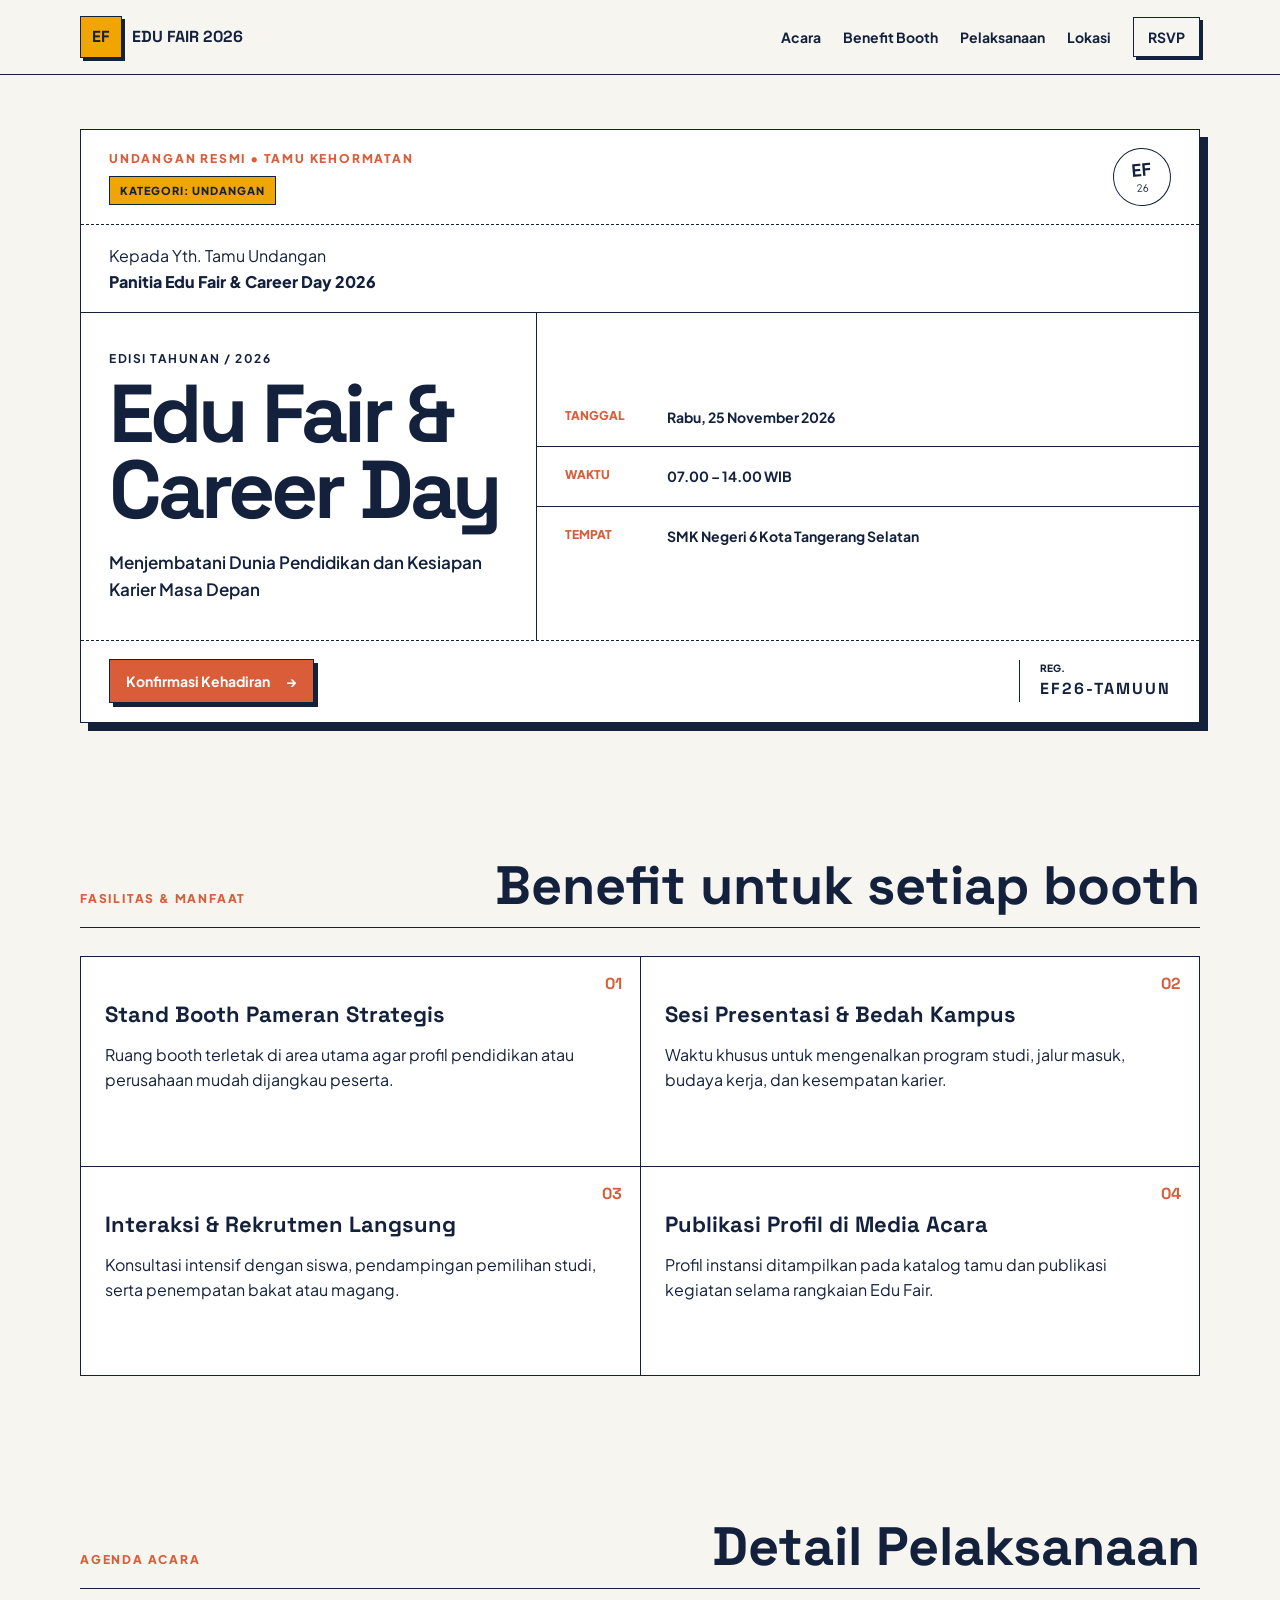
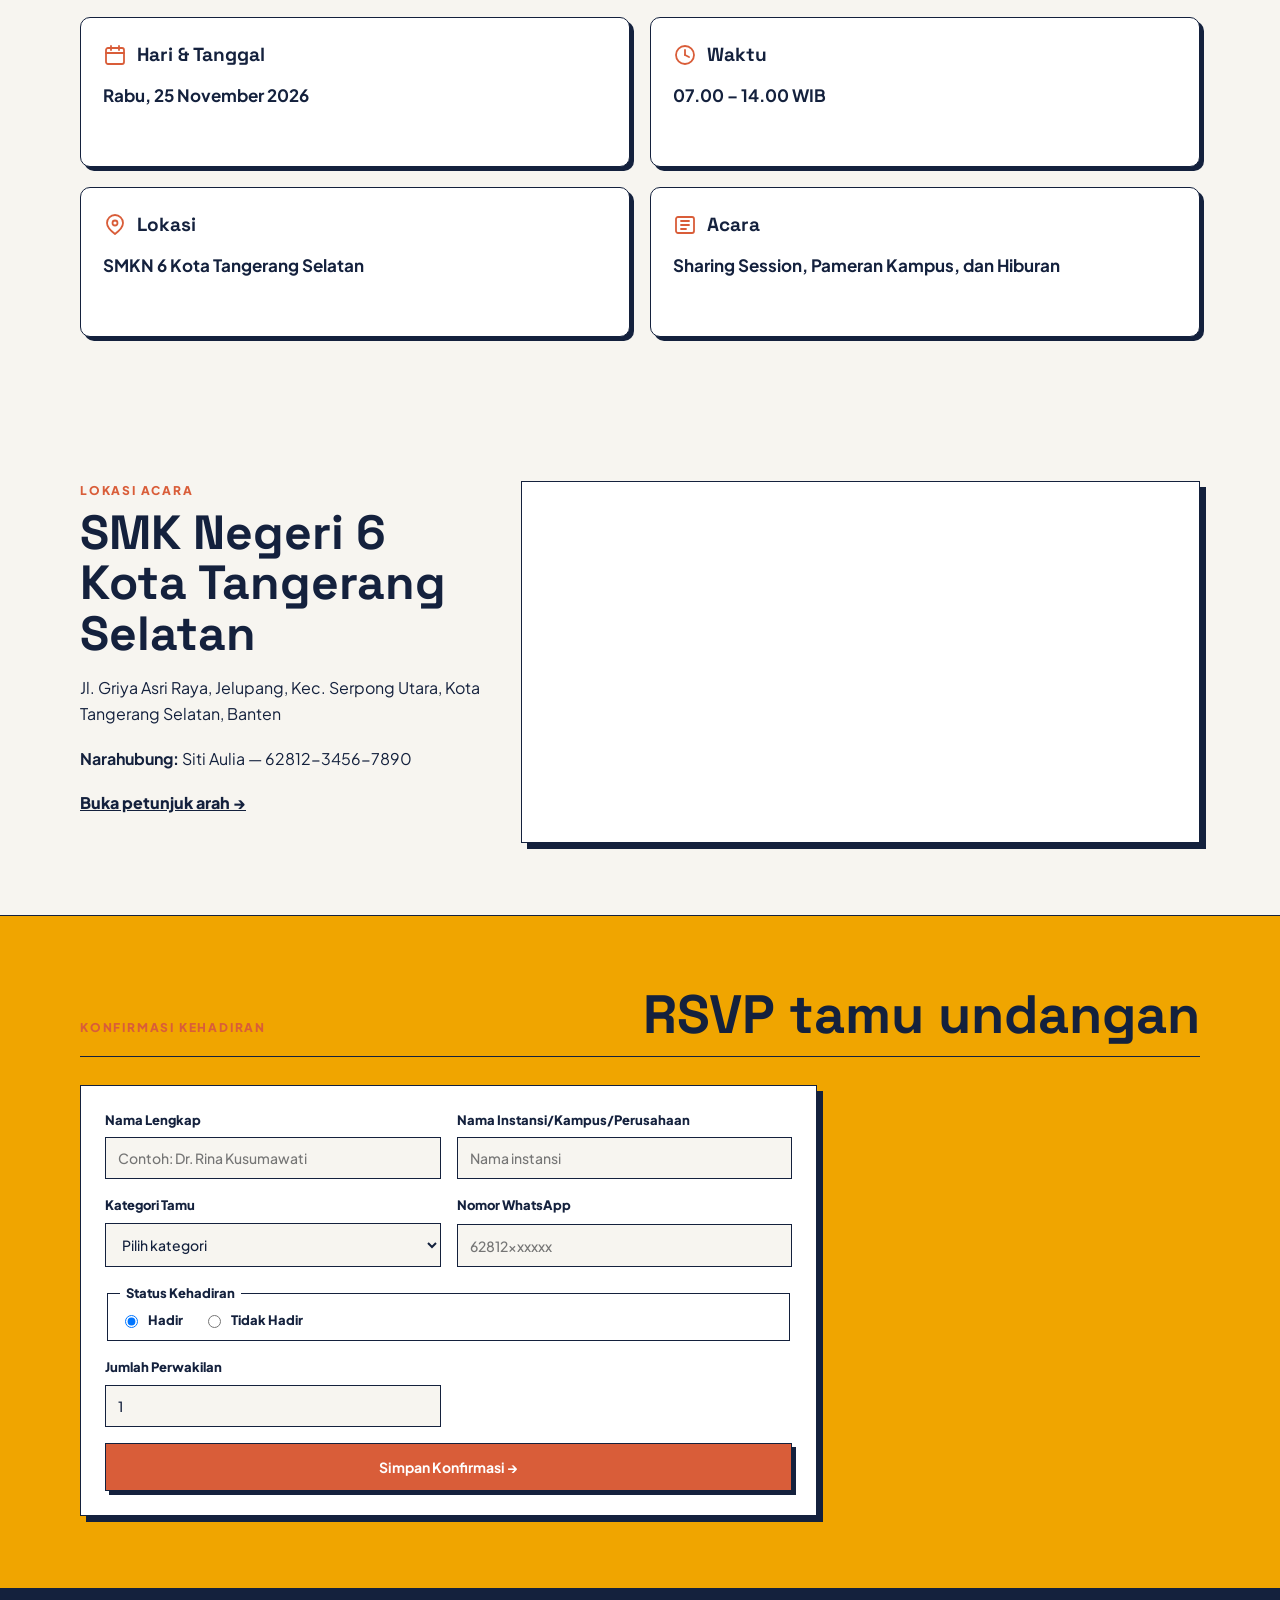
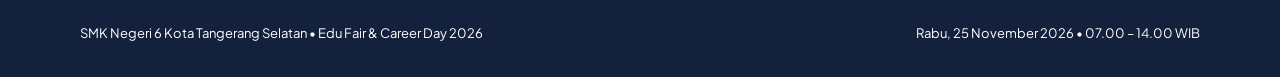
==== index.html @ 78ac1e45 "Add files via upload" ====
<!doctype html>
<html lang="id">
  <head>
    <meta charset="UTF-8" />
    <meta name="viewport" content="width=device-width, initial-scale=1.0" />
    <meta name="theme-color" content="#F7F5F0" />
    <title>Edu Fair & Career Day 2026</title>
    <link rel="preconnect" href="https://fonts.googleapis.com" />
    <link rel="preconnect" href="https://fonts.gstatic.com" crossorigin />
    <link
      href="https://fonts.googleapis.com/css2?family=Plus+Jakarta+Sans:wght@400;500;600;700&family=Space+Grotesk:wght@500;600;700&display=swap"
      rel="stylesheet"
    />
    <link rel="stylesheet" href="style.css" />
  </head>
  <body>
    <header class="site-header">
      <div class="container navbar">
        <a class="brand" href="#beranda" aria-label="Edu Fair 2026">
          <span class="brand-mark">EF</span>
          <span>EDU FAIR 2026</span>
        </a>
        <nav class="nav-links" aria-label="Navigasi utama">
          <a href="#acara">Acara</a>
          <a href="#benefit">Benefit Booth</a>
          <a href="#detail-pelaksanaan">Pelaksanaan</a>
          <a href="#lokasi">Lokasi</a>
          <a class="nav-rsvp" href="#rsvp">RSVP</a>
        </nav>
      </div>
    </header>

    <main id="beranda">
      <section class="hero-section" id="acara">
        <div class="container">
          <article class="event-pass">
            <div class="pass-top">
              <div>
                <p class="eyebrow">Undangan Resmi • Tamu Kehormatan</p>
                <span class="guest-badge" id="guestBadge"
                  >KATEGORI: UNDANGAN</span
                >
              </div>
              <div class="pass-mark" aria-label="Edu Fair 2026">
                <strong>EF</strong>
                <span>26</span>
              </div>
            </div>

            <div class="pass-content">
              <div class="pass-greeting">
                <p id="guestGreeting">Kepada Yth. Tamu Undangan</p>
                <p class="guest-institution" id="guestInstitution">
                  Panitia Edu Fair &amp; Career Day 2026
                </p>
              </div>

              <div class="pass-title">
                <p class="edition">EDISI TAHUNAN / 2026</p>
                <h1>Edu Fair &amp;<br />Career Day</h1>
                <p class="pass-theme">
                  Menjembatani Dunia Pendidikan dan Kesiapan Karier Masa Depan
                </p>
              </div>

              <div class="pass-details">
                <div>
                  <span>Tanggal</span><strong>Rabu, 25 November 2026</strong>
                </div>
                <div><span>Waktu</span><strong>07.00 – 14.00 WIB</strong></div>
                <div>
                  <span>Tempat</span
                  ><strong>SMK Negeri 6 Kota Tangerang Selatan</strong>
                </div>
              </div>

              <div class="pass-footer">
                <a class="button-primary" href="#rsvp"
                  >Konfirmasi Kehadiran <span aria-hidden="true">→</span></a
                >
                <div class="registration-code">
                  <span>REG.</span>
                  <strong id="registrationCode">EF26-GUEST</strong>
                </div>
              </div>
            </div>
          </article>
        </div>
      </section>

      <section class="section" id="benefit">
        <div class="container">
          <div class="section-heading">
            <p class="eyebrow">Fasilitas &amp; Manfaat</p>
            <h2>Benefit untuk setiap booth</h2>
          </div>
          <div class="benefit-grid">
            <article class="benefit-card">
              <span class="card-number">01</span>
              <h3>Stand Booth Pameran Strategis</h3>
              <p>
                Ruang booth terletak di area utama agar profil pendidikan atau
                perusahaan mudah dijangkau peserta.
              </p>
            </article>
            <article class="benefit-card">
              <span class="card-number">02</span>
              <h3>Sesi Presentasi &amp; Bedah Kampus</h3>
              <p>
                Waktu khusus untuk mengenalkan program studi, jalur masuk,
                budaya kerja, dan kesempatan karier.
              </p>
            </article>
            <article class="benefit-card">
              <span class="card-number">03</span>
              <h3>Interaksi &amp; Rekrutmen Langsung</h3>
              <p>
                Konsultasi intensif dengan siswa, pendampingan pemilihan studi,
                serta penempatan bakat atau magang.
              </p>
            </article>
            <article class="benefit-card">
              <span class="card-number">04</span>
              <h3>Publikasi Profil di Media Acara</h3>
              <p>
                Profil instansi ditampilkan pada katalog tamu dan publikasi
                kegiatan selama rangkaian Edu Fair.
              </p>
            </article>
          </div>
        </div>
      </section>

      <section class="section" id="detail-pelaksanaan">
        <div class="container">
          <div class="section-heading">
            <p class="eyebrow">Agenda Acara</p>
            <h2>Detail Pelaksanaan</h2>
          </div>
          <div class="detail-grid">
            <article class="detail-card">
              <h3>
                <svg viewBox="0 0 24 24" aria-hidden="true">
                  <rect x="3" y="5" width="18" height="16" rx="2" />
                  <line x1="16" y1="3" x2="16" y2="7" />
                  <line x1="8" y1="3" x2="8" y2="7" />
                  <line x1="3" y1="10" x2="21" y2="10" />
                </svg>
                Hari &amp; Tanggal
              </h3>
              <p>Rabu, 25 November 2026</p>
            </article>

            <article class="detail-card">
              <h3>
                <svg viewBox="0 0 24 24" aria-hidden="true">
                  <circle cx="12" cy="12" r="9" />
                  <line x1="12" y1="7" x2="12" y2="12" />
                  <line x1="12" y1="12" x2="16" y2="14" />
                </svg>
                Waktu
              </h3>
              <p>07.00 – 14.00 WIB</p>
            </article>

            <article class="detail-card">
              <h3>
                <svg viewBox="0 0 24 24" aria-hidden="true">
                  <path d="M20 10c0 5-8 11-8 11S4 15 4 10a8 8 0 1 1 16 0Z" />
                  <circle cx="12" cy="10" r="2.5" />
                </svg>
                Lokasi
              </h3>
              <p>SMKN 6 Kota Tangerang Selatan</p>
            </article>

            <article class="detail-card">
              <h3>
                <svg viewBox="0 0 24 24" aria-hidden="true">
                  <rect x="3" y="4" width="18" height="16" rx="2" />
                  <line x1="8" y1="8" x2="16" y2="8" />
                  <line x1="8" y1="12" x2="16" y2="12" />
                  <line x1="8" y1="16" x2="13" y2="16" />
                </svg>
                Acara
              </h3>
              <p>Sharing Session, Pameran Kampus, dan Hiburan</p>
            </article>
          </div>
        </div>
      </section>

      <section class="section" id="lokasi">
        <div class="container location-grid">
          <div class="location-copy">
            <p class="eyebrow">Lokasi Acara</p>
            <h2>SMK Negeri 6 Kota Tangerang Selatan</h2>
            <address>
              Jl. Griya Asri Raya, Jelupang, Kec. Serpong Utara, Kota Tangerang
              Selatan, Banten
            </address>
            <p class="contact-line">
              <strong>Narahubung:</strong> Siti Aulia — 62812-3456-7890
            </p>
            <a
              class="text-link"
              href="https://maps.google.com/?q=SMK%20Negeri%206%20Kota%20Tangerang%20Selatan"
              target="_blank"
              rel="noopener"
              >Buka petunjuk arah →</a
            >
          </div>
          <div class="map-frame">
            <iframe
              title="Peta lokasi Aula Utama SMK Negeri 6 Kota Tangerang Selatan"
              src="https://www.google.com/maps?q=SMK%20Negeri%206%20Kota%20Tangerang%20Selatan&output=embed"
              loading="lazy"
              referrerpolicy="no-referrer-when-downgrade"
            ></iframe>
          </div>
        </div>
      </section>

      <section class="section rsvp-section" id="rsvp">
        <div class="container">
          <div class="section-heading">
            <p class="eyebrow">Konfirmasi Kehadiran</p>
            <h2>RSVP tamu undangan</h2>
          </div>
          <div class="rsvp-layout">
            <form id="rsvpForm" class="rsvp-form">
              <label
                >Nama Lengkap
                <input
                  type="text"
                  id="nama"
                  name="nama"
                  placeholder="Contoh: Dr. Rina Kusumawati"
                  required
                />
              </label>
              <label
                >Nama Instansi/Kampus/Perusahaan
                <input
                  type="text"
                  id="instansi"
                  name="instansi"
                  placeholder="Nama instansi"
                  required
                />
              </label>
              <label
                >Kategori Tamu
                <select id="kategori" name="kategori" required>
                  <option value="">Pilih kategori</option>
                  <option value="Universitas">Universitas</option>
                  <option value="Perusahaan">Perusahaan</option>
                  <option value="Alumni">Alumni</option>
                  <option value="Lainnya">Lainnya</option>
                </select>
              </label>
              <label
                >Nomor WhatsApp
                <input
                  type="tel"
                  id="whatsapp"
                  name="whatsapp"
                  placeholder="62812xxxxxx"
                  required
                />
              </label>
              <fieldset>
                <legend>Status Kehadiran</legend>
                <label class="radio-label"
                  ><input type="radio" name="status" value="Hadir" checked />
                  Hadir</label
                >
                <label class="radio-label"
                  ><input type="radio" name="status" value="Tidak Hadir" />
                  Tidak Hadir</label
                >
              </fieldset>
              <label
                >Jumlah Perwakilan
                <input
                  type="number"
                  id="jumlah"
                  name="jumlah"
                  min="1"
                  max="20"
                  value="1"
                  required
                />
              </label>
              <button class="button-primary full-button" type="submit">
                Simpan Konfirmasi →
              </button>
            </form>

            <div id="rsvpProof" class="rsvp-proof" aria-live="polite" hidden>
              <div class="proof-top">
                <span class="guest-badge">BUKTI RSVP</span>
                <strong>EF26</strong>
              </div>
              <h3>Konfirmasi diterima</h3>
              <dl>
                <div>
                  <dt>Nama</dt>
                  <dd id="proofName">—</dd>
                </div>
                <div>
                  <dt>Instansi</dt>
                  <dd id="proofInstitution">—</dd>
                </div>
                <div>
                  <dt>Kategori</dt>
                  <dd id="proofCategory">—</dd>
                </div>
                <div>
                  <dt>Status</dt>
                  <dd id="proofStatus">—</dd>
                </div>
                <div>
                  <dt>Perwakilan</dt>
                  <dd id="proofAmount">—</dd>
                </div>
              </dl>
              <p class="proof-code">
                Simpan bukti ini sebagai arsip kehadiran Anda.
              </p>
            </div>
          </div>
        </div>
      </section>
    </main>

    <footer>
      <div class="container footer-inner">
        <p>
          SMK Negeri 6 Kota Tangerang Selatan • Edu Fair &amp; Career Day 2026
        </p>
        <p>Rabu, 25 November 2026 • 07.00 – 14.00 WIB</p>
      </div>
    </footer>

    <script src="script.js"></script>
  </body>
</html>
---- style.css ----
* {
  box-sizing: border-box;
}
html {
  scroll-behavior: smooth;
}
body {
  margin: 0;
  color: #14213d;
  background: #f7f5f0;
  font-family: "Plus Jakarta Sans", sans-serif;
  line-height: 1.6;
}
img,
iframe {
  max-width: 100%;
}
.container {
  width: min(1120px, calc(100% - 40px));
  margin-inline: auto;
}
.site-header {
  border-bottom: 1.5px solid #14213d;
  background: #f7f5f0;
  position: sticky;
  top: 0;
  z-index: 20;
}
.navbar {
  min-height: 74px;
  display: flex;
  align-items: center;
  justify-content: space-between;
}
.brand {
  display: flex;
  align-items: center;
  gap: 10px;
  color: #14213d;
  text-decoration: none;
  font-family: "Space Grotesk", sans-serif;
  font-weight: 700;
}
.brand-mark {
  width: 42px;
  height: 42px;
  display: grid;
  place-items: center;
  border: 1.5px solid #14213d;
  background: #f0a500;
  box-shadow: 3px 3px 0 #14213d;
}
.nav-links {
  display: flex;
  align-items: center;
  gap: 22px;
}
.nav-links a {
  color: #14213d;
  text-decoration: none;
  font-size: 14px;
  font-weight: 700;
}
.nav-links a:hover {
  text-decoration: underline;
  text-decoration-thickness: 2px;
}
.nav-links .nav-rsvp {
  border: 1.5px solid #14213d;
  padding: 8px 14px;
  box-shadow: 3px 3px 0 #14213d;
}
.hero-section {
  padding: 54px 0 64px;
}
.event-pass {
  border: 1.5px solid #14213d;
  background: #ffffff;
  box-shadow: 8px 8px 0 #14213d;
}
.pass-top {
  min-height: 92px;
  display: flex;
  justify-content: space-between;
  align-items: center;
  padding: 18px 28px;
  border-bottom: 1.5px dashed #14213d;
}
.eyebrow {
  margin: 0 0 8px;
  color: #d95d39;
  font-size: 12px;
  font-weight: 800;
  letter-spacing: 1.8px;
  text-transform: uppercase;
}
.guest-badge {
  display: inline-block;
  border: 1.5px solid #14213d;
  background: #f0a500;
  padding: 5px 10px;
  font-size: 11px;
  font-weight: 800;
  letter-spacing: 1px;
}
.pass-mark {
  width: 58px;
  height: 58px;
  border: 1.5px solid #14213d;
  border-radius: 50%;
  display: grid;
  place-content: center;
  text-align: center;
  line-height: 1;
  transform: rotate(-5deg);
}
.pass-mark strong {
  font-family: "Space Grotesk", sans-serif;
  font-size: 18px;
}
.pass-mark span {
  font-size: 10px;
  margin-top: 4px;
}
.pass-content {
  display: grid;
  grid-template-columns: 1fr 1.45fr;
}
.pass-greeting {
  grid-column: 1 / -1;
  border-bottom: 1.5px solid #14213d;
  padding: 18px 28px;
}
.pass-greeting p {
  margin: 0;
}
.guest-institution {
  font-weight: 800;
}
.pass-title {
  padding: 36px 28px;
  border-right: 1.5px solid #14213d;
}
.edition {
  margin: 0 0 8px;
  font-size: 12px;
  font-weight: 700;
  letter-spacing: 1.5px;
}
.pass-title h1,
h2,
h3 {
  font-family: "Space Grotesk", sans-serif;
}
.pass-title h1 {
  margin: 0;
  font-size: clamp(48px, 7vw, 82px);
  line-height: 0.92;
  letter-spacing: -4px;
}
.pass-theme {
  max-width: 470px;
  margin: 22px 0 0;
  font-size: 17px;
  font-weight: 600;
}
.pass-details {
  display: grid;
  align-content: center;
}
.pass-details div {
  display: grid;
  grid-template-columns: 90px 1fr;
  gap: 12px;
  padding: 18px 28px;
  border-bottom: 1.5px solid #14213d;
}
.pass-details div:last-child {
  border-bottom: 0;
}
.pass-details span {
  color: #d95d39;
  font-size: 12px;
  font-weight: 800;
  text-transform: uppercase;
}
.pass-details strong {
  font-size: 14px;
}
.pass-footer {
  grid-column: 1 / -1;
  min-height: 82px;
  display: flex;
  align-items: center;
  justify-content: space-between;
  border-top: 1.5px dashed #14213d;
  padding: 14px 28px;
}
.button-primary {
  display: inline-flex;
  justify-content: center;
  align-items: center;
  gap: 16px;
  border: 1.5px solid #14213d;
  background: #d95d39;
  color: #ffffff;
  padding: 12px 16px;
  box-shadow: 4px 4px 0 #14213d;
  text-decoration: none;
  font:
    700 14px "Plus Jakarta Sans",
    sans-serif;
  cursor: pointer;
}
.button-primary:hover {
  transform: translate(2px, 2px);
  box-shadow: 2px 2px 0 #14213d;
}
.registration-code {
  border-left: 1.5px solid #14213d;
  padding-left: 20px;
  display: grid;
}
.registration-code span {
  font-size: 10px;
  font-weight: 800;
}
.registration-code strong {
  font-family: "Space Grotesk", sans-serif;
  letter-spacing: 2px;
}
.section {
  padding: 72px 0;
}
.section-heading {
  display: flex;
  justify-content: space-between;
  align-items: end;
  border-bottom: 1.5px solid #14213d;
  margin-bottom: 28px;
}
.section-heading h2 {
  margin: 0 0 14px;
  font-size: clamp(32px, 5vw, 54px);
  line-height: 1;
}
.section-heading .eyebrow {
  margin-bottom: 18px;
}
.benefit-grid {
  display: grid;
  grid-template-columns: repeat(2, 1fr);
}
.benefit-card {
  min-height: 210px;
  border: 1.5px solid #14213d;
  padding: 24px;
  background: #ffffff;
  position: relative;
}
.benefit-card:nth-child(odd) {
  border-right: 0;
}
.benefit-card:nth-child(-n + 2) {
  border-bottom: 0;
}
.card-number {
  position: absolute;
  right: 18px;
  top: 14px;
  color: #d95d39;
  font-family: "Space Grotesk", sans-serif;
  font-weight: 700;
}
.benefit-card h3 {
  max-width: 75%;
  margin: 16px 0 10px;
  font-size: 22px;
}
.benefit-card p {
  max-width: 520px;
  margin: 0;
}
.rundown-section {
  background: #ffffff;
  border-top: 1.5px solid #14213d;
  border-bottom: 1.5px solid #14213d;
}
.table-wrap {
  overflow-x: auto;
  border: 1.5px solid #14213d;
}
table {
  width: 100%;
  border-collapse: collapse;
  min-width: 650px;
}
th,
td {
  padding: 14px 18px;
  text-align: left;
  border-bottom: 1.5px solid #14213d;
}
th {
  background: #f0a500;
  font-family: "Space Grotesk", sans-serif;
}
td {
  background: #f7f5f0;
}
tbody tr:last-child td {
  border-bottom: 0;
}
.location-grid {
  display: grid;
  grid-template-columns: 0.75fr 1.25fr;
  gap: 34px;
  align-items: stretch;
}
.location-copy h2 {
  margin: 0 0 16px;
  font-size: clamp(32px, 5vw, 48px);
  line-height: 1.05;
}
.location-copy address {
  font-style: normal;
  margin-bottom: 20px;
}
.contact-line {
  margin-bottom: 18px;
}
.text-link {
  color: #14213d;
  font-weight: 800;
}
.map-frame {
  min-height: 360px;
  border: 1.5px solid #14213d;
  box-shadow: 6px 6px 0 #14213d;
  background: #ffffff;
}
.map-frame iframe {
  display: block;
  width: 100%;
  height: 100%;
  min-height: 360px;
  border: 0;
}
.rsvp-section {
  background: #f0a500;
  border-top: 1.5px solid #14213d;
}
.rsvp-layout {
  display: grid;
  grid-template-columns: 1.35fr 0.65fr;
  gap: 28px;
}
.rsvp-form {
  display: grid;
  grid-template-columns: repeat(2, 1fr);
  gap: 16px;
  border: 1.5px solid #14213d;
  background: #ffffff;
  padding: 24px;
  box-shadow: 6px 6px 0 #14213d;
}
.rsvp-form label {
  display: grid;
  gap: 7px;
  font-size: 13px;
  font-weight: 800;
}
.rsvp-form input,
.rsvp-form select {
  width: 100%;
  border: 1.5px solid #14213d;
  background: #f7f5f0;
  color: #14213d;
  padding: 11px 12px;
  font:
    500 14px "Plus Jakarta Sans",
    sans-serif;
}
.rsvp-form fieldset {
  grid-column: 1 / -1;
  border: 1.5px solid #14213d;
  display: flex;
  gap: 20px;
}
.rsvp-form legend {
  font-size: 13px;
  font-weight: 800;
  padding: 0 6px;
}
.rsvp-form .radio-label {
  display: inline-flex;
  align-items: center;
  gap: 7px;
}
.rsvp-form .radio-label input {
  width: auto;
}
.full-button {
  grid-column: 1 / -1;
  min-height: 48px;
}
.rsvp-proof {
  border: 1.5px solid #14213d;
  background: #ffffff;
  padding: 22px;
  box-shadow: 6px 6px 0 #14213d;
}
.proof-top {
  display: flex;
  justify-content: space-between;
  align-items: start;
  border-bottom: 1.5px dashed #14213d;
  padding-bottom: 16px;
}
.rsvp-proof h3 {
  font-size: 24px;
}
.rsvp-proof dl div {
  display: grid;
  grid-template-columns: 100px 1fr;
  border-bottom: 1px solid #14213d;
  padding: 8px 0;
}
.rsvp-proof dt {
  color: #d95d39;
  font-size: 12px;
  font-weight: 800;
}
.rsvp-proof dd {
  margin: 0;
  font-weight: 700;
}
.proof-code {
  border-top: 1.5px dashed #14213d;
  padding-top: 14px;
  font-size: 12px;
}
footer {
  border-top: 1.5px solid #14213d;
  background: #14213d;
  color: #ffffff;
}
.footer-inner {
  min-height: 88px;
  display: flex;
  justify-content: space-between;
  align-items: center;
  font-size: 13px;
}

/* Tampilan khusus halaman admin */
.admin-main {
  padding: 40px 0 72px;
}
.admin-heading {
  display: flex;
  justify-content: space-between;
  align-items: end;
  margin-bottom: 24px;
}
.admin-heading h1 {
  margin: 0;
  font:
    700 clamp(36px, 6vw, 58px)/1 "Space Grotesk",
    sans-serif;
}
.admin-panel {
  border: 1.5px solid #14213d;
  background: #ffffff;
  box-shadow: 6px 6px 0 #14213d;
  padding: 22px;
  margin-bottom: 24px;
}
.admin-controls {
  display: grid;
  grid-template-columns: 1fr 1fr;
  gap: 16px;
}
.control-group {
  display: grid;
  gap: 7px;
  font-size: 13px;
  font-weight: 800;
}
.control-group input,
.control-group select {
  width: 100%;
  border: 1.5px solid #14213d;
  background: #f7f5f0;
  color: #14213d;
  padding: 10px 12px;
  font:
    500 14px "Plus Jakarta Sans",
    sans-serif;
}
.admin-actions {
  display: flex;
  gap: 12px;
  align-items: center;
  margin-top: 16px;
}
.secondary-button {
  border: 1.5px solid #14213d;
  background: #f0a500;
  color: #14213d;
  padding: 11px 14px;
  box-shadow: 4px 4px 0 #14213d;
  font:
    800 13px "Plus Jakarta Sans",
    sans-serif;
  cursor: pointer;
}
.csv-status {
  font-size: 13px;
  font-weight: 700;
}
.admin-table-wrap {
  width: 100%;
  overflow-x: auto;
  border: 1.5px solid #14213d;
  background: #ffffff;
}
.admin-table {
  min-width: 1050px;
}
.admin-table td {
  background: #ffffff;
  vertical-align: middle;
}
.link-cell {
  max-width: 180px;
}
.link-cell a {
  color: #14213d;
  font-size: 12px;
  overflow-wrap: anywhere;
}
.action-button {
  display: inline-block;
  border: 1.5px solid #14213d;
  background: #25d366;
  color: #14213d;
  padding: 7px 9px;
  text-decoration: none;
  font-size: 12px;
  font-weight: 800;
  box-shadow: 3px 3px 0 #14213d;
}
.empty-row {
  text-align: center;
  padding: 28px;
}
.detail-grid {
  display: grid;
  grid-template-columns: repeat(2, minmax(0, 1fr));
  gap: 20px;
}
.detail-card {
  min-height: 150px;
  padding: 22px;
  border: 1.5px solid #14213d;
  border-radius: 10px;
  background: #ffffff;
  box-shadow: 4px 4px 0 #14213d;
}
.detail-card h3 {
  display: flex;
  align-items: center;
  gap: 10px;
  margin: 0 0 12px;
  font-size: 19px;
}
.detail-card h3 svg {
  width: 24px;
  height: 24px;
  flex: 0 0 24px;
  fill: none;
  stroke: #d95d39;
  stroke-width: 1.8;
  stroke-linecap: round;
  stroke-linejoin: round;
}
.detail-card p {
  margin: 0;
  font-size: 17px;
  font-weight: 700;
}

@media (max-width: 768px) {
  .container {
    width: min(100% - 28px, 1120px);
  }
  .navbar {
    min-height: 64px;
  }
  .brand {
    font-size: 13px;
  }
  .brand-mark {
    width: 36px;
    height: 36px;
  }
  .nav-links {
    gap: 9px;
  }
  .nav-links a {
    display: none;
  }
  .nav-links .nav-rsvp {
    display: inline-block;
  }
  .hero-section {
    padding: 28px 0 38px;
  }
  .event-pass {
    box-shadow: 5px 5px 0 #14213d;
  }
  .pass-top {
    min-height: 82px;
    padding: 14px 16px;
  }
  .pass-mark {
    width: 50px;
    height: 50px;
  }
  .pass-greeting {
    padding: 14px 16px;
  }
  .pass-content {
    grid-template-columns: 1fr;
  }
  .pass-title {
    border-right: 0;
    border-bottom: 1.5px solid #14213d;
    padding: 28px 16px;
  }
  .pass-title h1 {
    font-size: clamp(44px, 15vw, 62px);
    letter-spacing: -3px;
  }
  .pass-details div {
    grid-template-columns: 80px 1fr;
    padding: 13px 16px;
  }
  .pass-footer {
    align-items: flex-start;
    flex-direction: column;
    gap: 16px;
    padding: 16px;
  }
  .registration-code {
    border-left: 0;
    border-top: 1.5px solid #14213d;
    width: 100%;
    padding: 10px 0 0;
  }
  .section {
    padding: 48px 0;
  }
  .section-heading {
    display: block;
  }
  .section-heading h2 {
    font-size: 36px;
  }
  .benefit-grid {
    grid-template-columns: 1fr;
  }
  .benefit-card {
    min-height: 180px;
  }
  .benefit-card:nth-child(odd) {
    border-right: 1.5px solid #14213d;
  }
  .benefit-card:nth-child(-n + 2) {
    border-bottom: 0;
  }
  .benefit-card:not(:last-child) {
    border-bottom: 0;
  }
  .location-grid {
    grid-template-columns: 1fr;
  }
  .map-frame,
  .map-frame iframe {
    min-height: 300px;
  }
  .rsvp-layout {
    grid-template-columns: 1fr;
  }
  .rsvp-form {
    grid-template-columns: 1fr;
    padding: 16px;
  }
  .rsvp-form fieldset {
    grid-column: 1;
  }
  .full-button {
    grid-column: 1;
  }
  .footer-inner {
    align-items: flex-start;
    flex-direction: column;
    justify-content: center;
  }
  .footer-inner p {
    margin: 3px 0;
  }
  .admin-heading {
    align-items: start;
    flex-direction: column;
    gap: 12px;
  }
  .admin-controls {
    grid-template-columns: 1fr;
  }
  .admin-actions {
    align-items: stretch;
    flex-direction: column;
  }
}
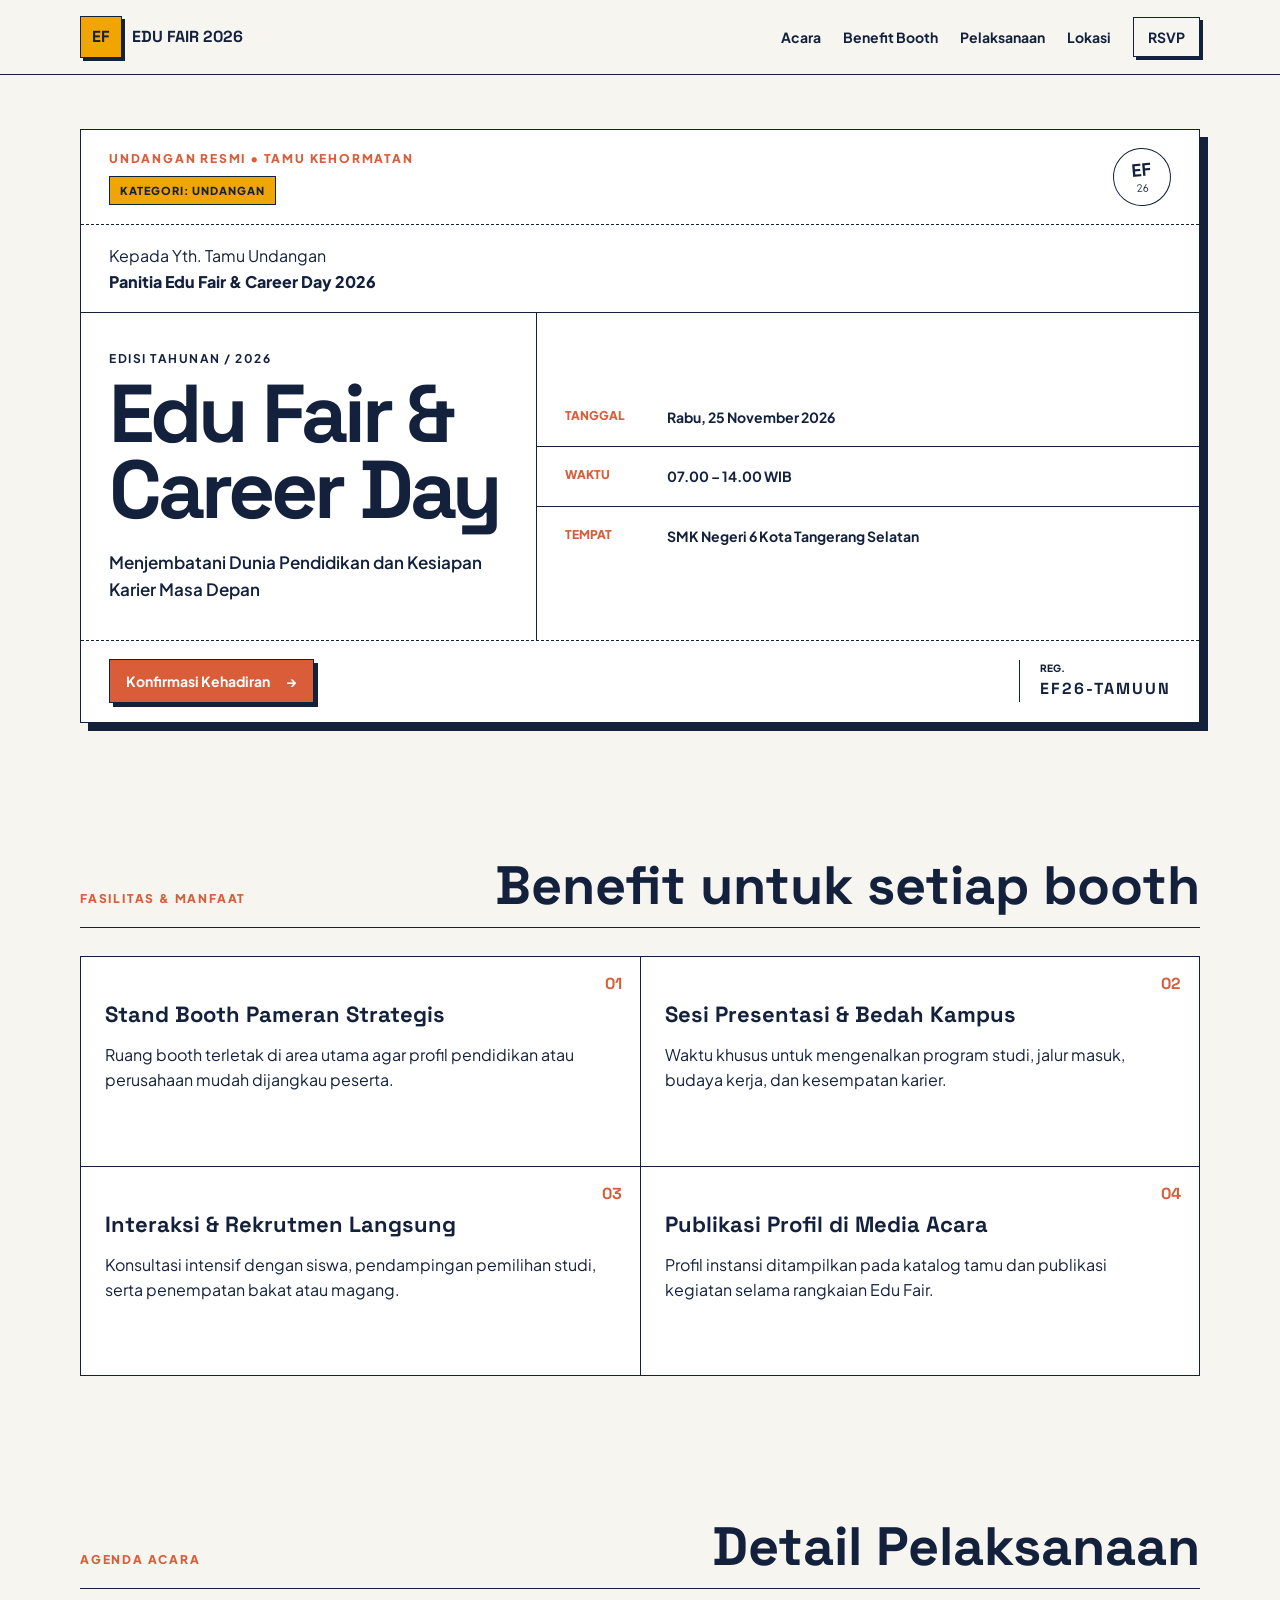
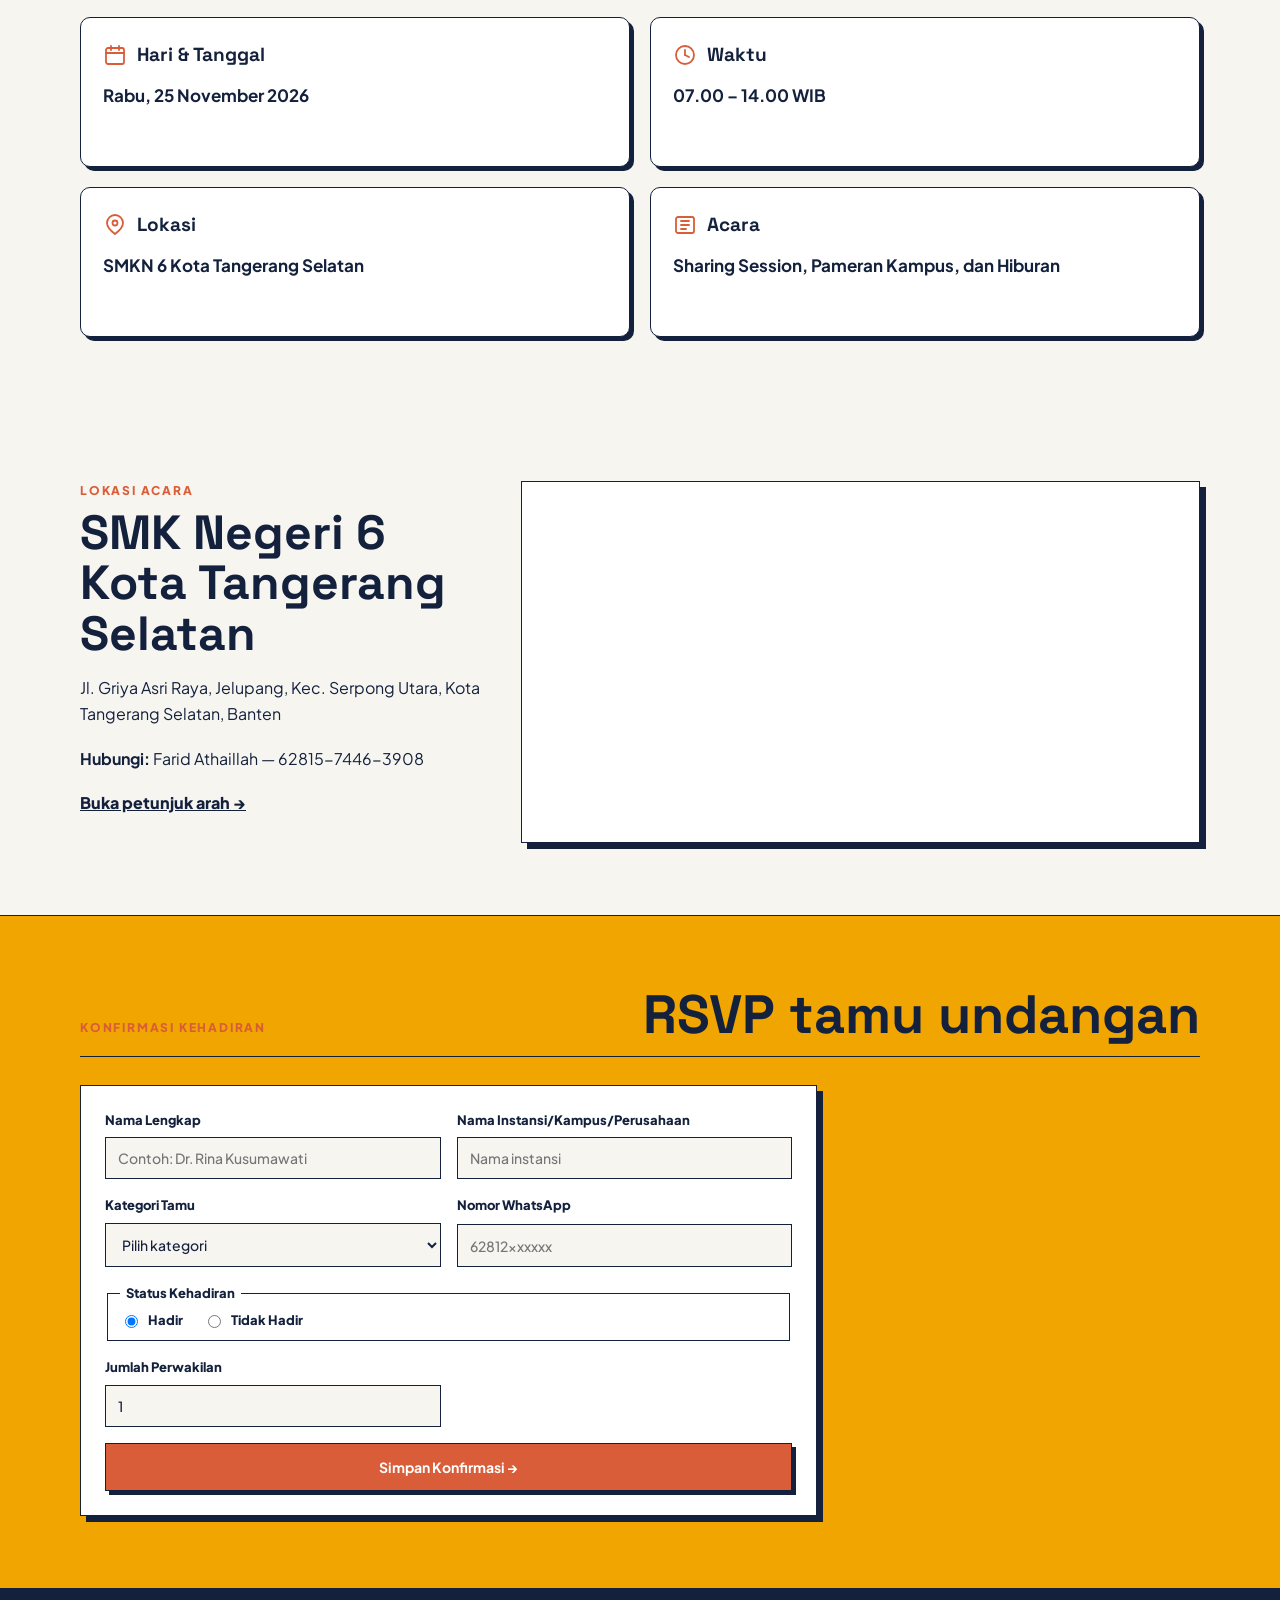
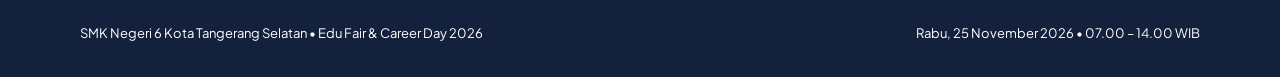
==== commit f21f338b: "Fix HTML entity encoding in index.html Correct HTML entities in index.html to ensure proper renderin" ====
--- a/index.html
+++ b/index.html
@@ -200,7 +200,7 @@
               Selatan, Banten
             </address>
             <p class="contact-line">
-              <strong>Narahubung:</strong> Siti Aulia — 62812-3456-7890
+              <strong>Hubungi:</strong> Farid Athaillah — 62815-7446-3908
             </p>
             <a
               class="text-link"
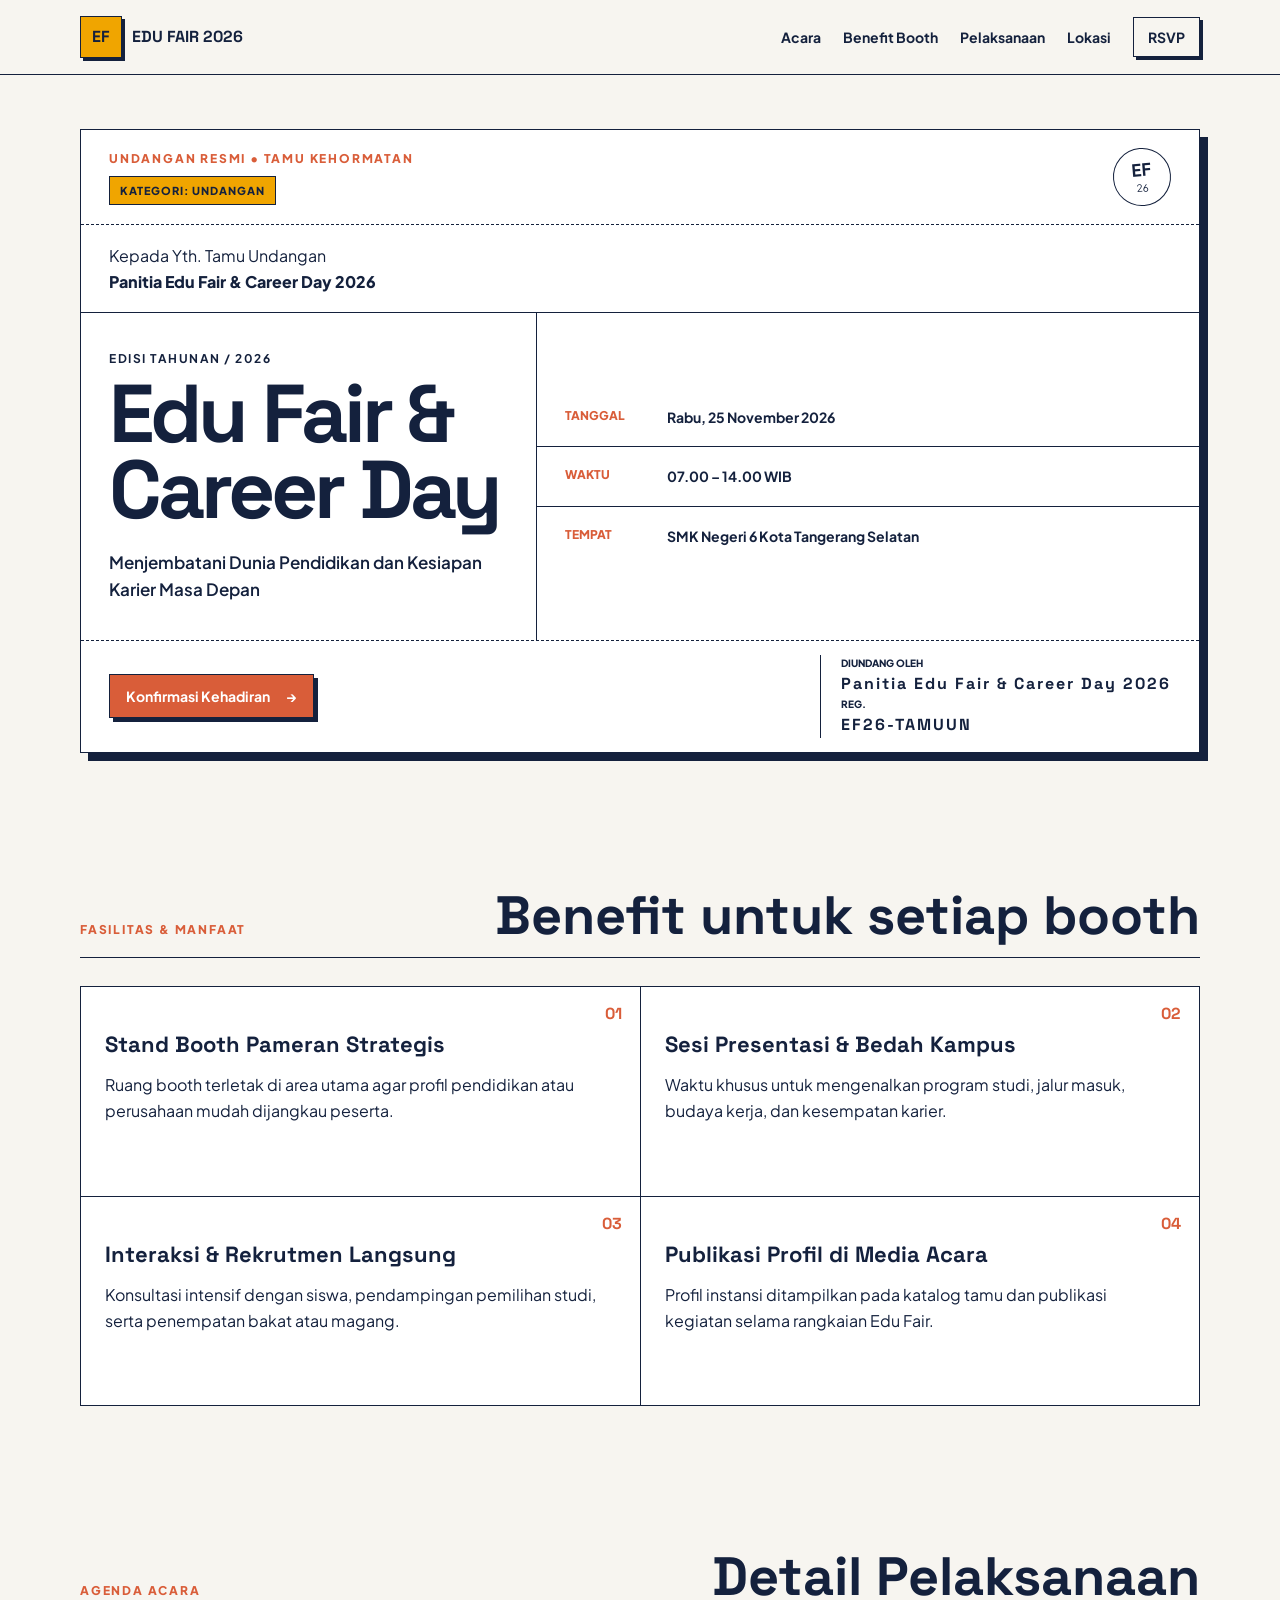
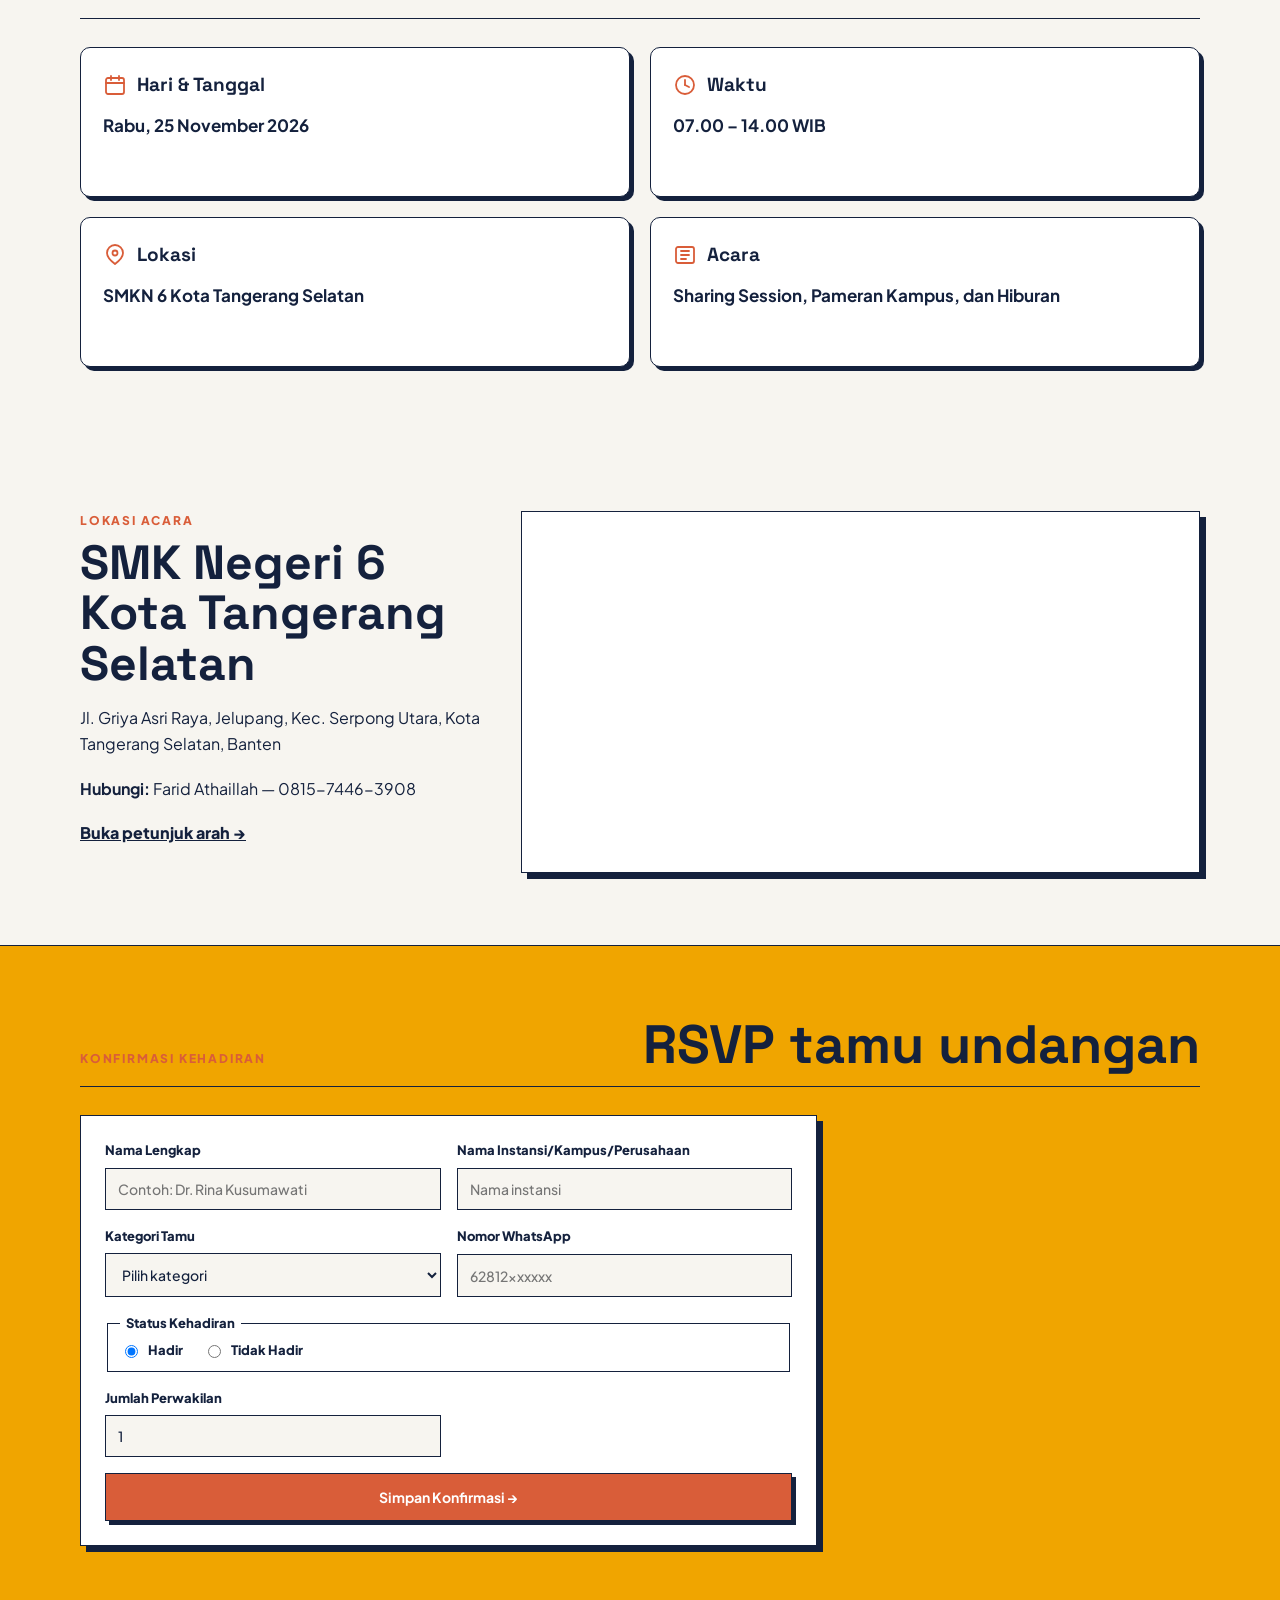
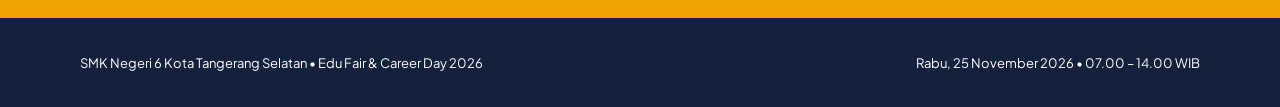
==== commit 21764df3: "Memperbarui semua file project" ====
--- a/index.html
+++ b/index.html
@@ -1,348 +1,352 @@
-<!doctype html>
-<html lang="id">
-  <head>
-    <meta charset="UTF-8" />
-    <meta name="viewport" content="width=device-width, initial-scale=1.0" />
-    <meta name="theme-color" content="#F7F5F0" />
-    <title>Edu Fair & Career Day 2026</title>
-    <link rel="preconnect" href="https://fonts.googleapis.com" />
-    <link rel="preconnect" href="https://fonts.gstatic.com" crossorigin />
-    <link
-      href="https://fonts.googleapis.com/css2?family=Plus+Jakarta+Sans:wght@400;500;600;700&family=Space+Grotesk:wght@500;600;700&display=swap"
-      rel="stylesheet"
-    />
-    <link rel="stylesheet" href="style.css" />
-  </head>
-  <body>
-    <header class="site-header">
-      <div class="container navbar">
-        <a class="brand" href="#beranda" aria-label="Edu Fair 2026">
-          <span class="brand-mark">EF</span>
-          <span>EDU FAIR 2026</span>
-        </a>
-        <nav class="nav-links" aria-label="Navigasi utama">
-          <a href="#acara">Acara</a>
-          <a href="#benefit">Benefit Booth</a>
-          <a href="#detail-pelaksanaan">Pelaksanaan</a>
-          <a href="#lokasi">Lokasi</a>
-          <a class="nav-rsvp" href="#rsvp">RSVP</a>
-        </nav>
-      </div>
-    </header>
-
-    <main id="beranda">
-      <section class="hero-section" id="acara">
-        <div class="container">
-          <article class="event-pass">
-            <div class="pass-top">
-              <div>
-                <p class="eyebrow">Undangan Resmi • Tamu Kehormatan</p>
-                <span class="guest-badge" id="guestBadge"
-                  >KATEGORI: UNDANGAN</span
-                >
-              </div>
-              <div class="pass-mark" aria-label="Edu Fair 2026">
-                <strong>EF</strong>
-                <span>26</span>
-              </div>
-            </div>
-
-            <div class="pass-content">
-              <div class="pass-greeting">
-                <p id="guestGreeting">Kepada Yth. Tamu Undangan</p>
-                <p class="guest-institution" id="guestInstitution">
-                  Panitia Edu Fair &amp; Career Day 2026
-                </p>
-              </div>
-
-              <div class="pass-title">
-                <p class="edition">EDISI TAHUNAN / 2026</p>
-                <h1>Edu Fair &amp;<br />Career Day</h1>
-                <p class="pass-theme">
-                  Menjembatani Dunia Pendidikan dan Kesiapan Karier Masa Depan
-                </p>
-              </div>
-
-              <div class="pass-details">
-                <div>
-                  <span>Tanggal</span><strong>Rabu, 25 November 2026</strong>
-                </div>
-                <div><span>Waktu</span><strong>07.00 – 14.00 WIB</strong></div>
-                <div>
-                  <span>Tempat</span
-                  ><strong>SMK Negeri 6 Kota Tangerang Selatan</strong>
-                </div>
-              </div>
-
-              <div class="pass-footer">
-                <a class="button-primary" href="#rsvp"
-                  >Konfirmasi Kehadiran <span aria-hidden="true">→</span></a
-                >
-                <div class="registration-code">
-                  <span>REG.</span>
-                  <strong id="registrationCode">EF26-GUEST</strong>
-                </div>
-              </div>
-            </div>
-          </article>
-        </div>
-      </section>
-
-      <section class="section" id="benefit">
-        <div class="container">
-          <div class="section-heading">
-            <p class="eyebrow">Fasilitas &amp; Manfaat</p>
-            <h2>Benefit untuk setiap booth</h2>
-          </div>
-          <div class="benefit-grid">
-            <article class="benefit-card">
-              <span class="card-number">01</span>
-              <h3>Stand Booth Pameran Strategis</h3>
-              <p>
-                Ruang booth terletak di area utama agar profil pendidikan atau
-                perusahaan mudah dijangkau peserta.
-              </p>
-            </article>
-            <article class="benefit-card">
-              <span class="card-number">02</span>
-              <h3>Sesi Presentasi &amp; Bedah Kampus</h3>
-              <p>
-                Waktu khusus untuk mengenalkan program studi, jalur masuk,
-                budaya kerja, dan kesempatan karier.
-              </p>
-            </article>
-            <article class="benefit-card">
-              <span class="card-number">03</span>
-              <h3>Interaksi &amp; Rekrutmen Langsung</h3>
-              <p>
-                Konsultasi intensif dengan siswa, pendampingan pemilihan studi,
-                serta penempatan bakat atau magang.
-              </p>
-            </article>
-            <article class="benefit-card">
-              <span class="card-number">04</span>
-              <h3>Publikasi Profil di Media Acara</h3>
-              <p>
-                Profil instansi ditampilkan pada katalog tamu dan publikasi
-                kegiatan selama rangkaian Edu Fair.
-              </p>
-            </article>
-          </div>
-        </div>
-      </section>
-
-      <section class="section" id="detail-pelaksanaan">
-        <div class="container">
-          <div class="section-heading">
-            <p class="eyebrow">Agenda Acara</p>
-            <h2>Detail Pelaksanaan</h2>
-          </div>
-          <div class="detail-grid">
-            <article class="detail-card">
-              <h3>
-                <svg viewBox="0 0 24 24" aria-hidden="true">
-                  <rect x="3" y="5" width="18" height="16" rx="2" />
-                  <line x1="16" y1="3" x2="16" y2="7" />
-                  <line x1="8" y1="3" x2="8" y2="7" />
-                  <line x1="3" y1="10" x2="21" y2="10" />
-                </svg>
-                Hari &amp; Tanggal
-              </h3>
-              <p>Rabu, 25 November 2026</p>
-            </article>
-
-            <article class="detail-card">
-              <h3>
-                <svg viewBox="0 0 24 24" aria-hidden="true">
-                  <circle cx="12" cy="12" r="9" />
-                  <line x1="12" y1="7" x2="12" y2="12" />
-                  <line x1="12" y1="12" x2="16" y2="14" />
-                </svg>
-                Waktu
-              </h3>
-              <p>07.00 – 14.00 WIB</p>
-            </article>
-
-            <article class="detail-card">
-              <h3>
-                <svg viewBox="0 0 24 24" aria-hidden="true">
-                  <path d="M20 10c0 5-8 11-8 11S4 15 4 10a8 8 0 1 1 16 0Z" />
-                  <circle cx="12" cy="10" r="2.5" />
-                </svg>
-                Lokasi
-              </h3>
-              <p>SMKN 6 Kota Tangerang Selatan</p>
-            </article>
-
-            <article class="detail-card">
-              <h3>
-                <svg viewBox="0 0 24 24" aria-hidden="true">
-                  <rect x="3" y="4" width="18" height="16" rx="2" />
-                  <line x1="8" y1="8" x2="16" y2="8" />
-                  <line x1="8" y1="12" x2="16" y2="12" />
-                  <line x1="8" y1="16" x2="13" y2="16" />
-                </svg>
-                Acara
-              </h3>
-              <p>Sharing Session, Pameran Kampus, dan Hiburan</p>
-            </article>
-          </div>
-        </div>
-      </section>
-
-      <section class="section" id="lokasi">
-        <div class="container location-grid">
-          <div class="location-copy">
-            <p class="eyebrow">Lokasi Acara</p>
-            <h2>SMK Negeri 6 Kota Tangerang Selatan</h2>
-            <address>
-              Jl. Griya Asri Raya, Jelupang, Kec. Serpong Utara, Kota Tangerang
-              Selatan, Banten
-            </address>
-            <p class="contact-line">
-              <strong>Hubungi:</strong> Farid Athaillah — 62815-7446-3908
-            </p>
-            <a
-              class="text-link"
-              href="https://maps.google.com/?q=SMK%20Negeri%206%20Kota%20Tangerang%20Selatan"
-              target="_blank"
-              rel="noopener"
-              >Buka petunjuk arah →</a
-            >
-          </div>
-          <div class="map-frame">
-            <iframe
-              title="Peta lokasi Aula Utama SMK Negeri 6 Kota Tangerang Selatan"
-              src="https://www.google.com/maps?q=SMK%20Negeri%206%20Kota%20Tangerang%20Selatan&output=embed"
-              loading="lazy"
-              referrerpolicy="no-referrer-when-downgrade"
-            ></iframe>
-          </div>
-        </div>
-      </section>
-
-      <section class="section rsvp-section" id="rsvp">
-        <div class="container">
-          <div class="section-heading">
-            <p class="eyebrow">Konfirmasi Kehadiran</p>
-            <h2>RSVP tamu undangan</h2>
-          </div>
-          <div class="rsvp-layout">
-            <form id="rsvpForm" class="rsvp-form">
-              <label
-                >Nama Lengkap
-                <input
-                  type="text"
-                  id="nama"
-                  name="nama"
-                  placeholder="Contoh: Dr. Rina Kusumawati"
-                  required
-                />
-              </label>
-              <label
-                >Nama Instansi/Kampus/Perusahaan
-                <input
-                  type="text"
-                  id="instansi"
-                  name="instansi"
-                  placeholder="Nama instansi"
-                  required
-                />
-              </label>
-              <label
-                >Kategori Tamu
-                <select id="kategori" name="kategori" required>
-                  <option value="">Pilih kategori</option>
-                  <option value="Universitas">Universitas</option>
-                  <option value="Perusahaan">Perusahaan</option>
-                  <option value="Alumni">Alumni</option>
-                  <option value="Lainnya">Lainnya</option>
-                </select>
-              </label>
-              <label
-                >Nomor WhatsApp
-                <input
-                  type="tel"
-                  id="whatsapp"
-                  name="whatsapp"
-                  placeholder="62812xxxxxx"
-                  required
-                />
-              </label>
-              <fieldset>
-                <legend>Status Kehadiran</legend>
-                <label class="radio-label"
-                  ><input type="radio" name="status" value="Hadir" checked />
-                  Hadir</label
-                >
-                <label class="radio-label"
-                  ><input type="radio" name="status" value="Tidak Hadir" />
-                  Tidak Hadir</label
-                >
-              </fieldset>
-              <label
-                >Jumlah Perwakilan
-                <input
-                  type="number"
-                  id="jumlah"
-                  name="jumlah"
-                  min="1"
-                  max="20"
-                  value="1"
-                  required
-                />
-              </label>
-              <button class="button-primary full-button" type="submit">
-                Simpan Konfirmasi →
-              </button>
-            </form>
-
-            <div id="rsvpProof" class="rsvp-proof" aria-live="polite" hidden>
-              <div class="proof-top">
-                <span class="guest-badge">BUKTI RSVP</span>
-                <strong>EF26</strong>
-              </div>
-              <h3>Konfirmasi diterima</h3>
-              <dl>
-                <div>
-                  <dt>Nama</dt>
-                  <dd id="proofName">—</dd>
-                </div>
-                <div>
-                  <dt>Instansi</dt>
-                  <dd id="proofInstitution">—</dd>
-                </div>
-                <div>
-                  <dt>Kategori</dt>
-                  <dd id="proofCategory">—</dd>
-                </div>
-                <div>
-                  <dt>Status</dt>
-                  <dd id="proofStatus">—</dd>
-                </div>
-                <div>
-                  <dt>Perwakilan</dt>
-                  <dd id="proofAmount">—</dd>
-                </div>
-              </dl>
-              <p class="proof-code">
-                Simpan bukti ini sebagai arsip kehadiran Anda.
-              </p>
-            </div>
-          </div>
-        </div>
-      </section>
-    </main>
-
-    <footer>
-      <div class="container footer-inner">
-        <p>
-          SMK Negeri 6 Kota Tangerang Selatan • Edu Fair &amp; Career Day 2026
-        </p>
-        <p>Rabu, 25 November 2026 • 07.00 – 14.00 WIB</p>
-      </div>
-    </footer>
-
-    <script src="script.js"></script>
-  </body>
-</html>
+<!doctype html>
+<html lang="id">
+  <head>
+    <meta charset="UTF-8" />
+    <meta name="viewport" content="width=device-width, initial-scale=1.0" />
+    <meta name="theme-color" content="#F7F5F0" />
+    <title>Edu Fair & Career Day 2026</title>
+    <link rel="preconnect" href="https://fonts.googleapis.com" />
+    <link rel="preconnect" href="https://fonts.gstatic.com" crossorigin />
+    <link
+      href="https://fonts.googleapis.com/css2?family=Plus+Jakarta+Sans:wght@400;500;600;700&family=Space+Grotesk:wght@500;600;700&display=swap"
+      rel="stylesheet"
+    />
+    <link rel="stylesheet" href="style.css" />
+  </head>
+  <body>
+    <header class="site-header">
+      <div class="container navbar">
+        <a class="brand" href="#beranda" aria-label="Edu Fair 2026">
+          <span class="brand-mark">EF</span>
+          <span>EDU FAIR 2026</span>
+        </a>
+        <nav class="nav-links" aria-label="Navigasi utama">
+          <a href="#acara">Acara</a>
+          <a href="#benefit">Benefit Booth</a>
+          <a href="#detail-pelaksanaan">Pelaksanaan</a>
+          <a href="#lokasi">Lokasi</a>
+          <a class="nav-rsvp" href="#rsvp">RSVP</a>
+        </nav>
+      </div>
+    </header>
+
+    <main id="beranda">
+      <section class="hero-section" id="acara">
+        <div class="container">
+          <article class="event-pass">
+            <div class="pass-top">
+              <div>
+                <p class="eyebrow">Undangan Resmi • Tamu Kehormatan</p>
+                <span class="guest-badge" id="guestBadge"
+                  >KATEGORI: UNDANGAN</span
+                >
+              </div>
+              <div class="pass-mark" aria-label="Edu Fair 2026">
+                <strong>EF</strong>
+                <span>26</span>
+              </div>
+            </div>
+
+            <div class="pass-content">
+              <div class="pass-greeting">
+                <p id="guestGreeting">Kepada Yth. Tamu Undangan</p>
+                <p class="guest-institution" id="guestInstitution">
+                  Panitia Edu Fair &amp; Career Day 2026
+                </p>
+              </div>
+
+              <div class="pass-title">
+                <p class="edition">EDISI TAHUNAN / 2026</p>
+                <h1>Edu Fair &amp;<br />Career Day</h1>
+                <p class="pass-theme">
+                  Menjembatani Dunia Pendidikan dan Kesiapan Karier Masa Depan
+                </p>
+              </div>
+
+              <div class="pass-details">
+                <div>
+                  <span>Tanggal</span><strong>Rabu, 25 November 2026</strong>
+                </div>
+                <div><span>Waktu</span><strong>07.00 – 14.00 WIB</strong></div>
+                <div>
+                  <span>Tempat</span
+                  ><strong>SMK Negeri 6 Kota Tangerang Selatan</strong>
+                </div>
+              </div>
+
+              <div class="pass-footer">
+                <a class="button-primary" href="#rsvp"
+                  >Konfirmasi Kehadiran <span aria-hidden="true">→</span></a
+                >
+                <div class="registration-code">
+                  <span>DIUNDANG OLEH</span>
+                  <strong id="senderName"
+                    >Panitia Edu Fair &amp; Career Day 2026</strong
+                  >
+                  <span>REG.</span>
+                  <strong id="registrationCode">EF26-GUEST</strong>
+                </div>
+              </div>
+            </div>
+          </article>
+        </div>
+      </section>
+
+      <section class="section" id="benefit">
+        <div class="container">
+          <div class="section-heading">
+            <p class="eyebrow">Fasilitas &amp; Manfaat</p>
+            <h2>Benefit untuk setiap booth</h2>
+          </div>
+          <div class="benefit-grid">
+            <article class="benefit-card">
+              <span class="card-number">01</span>
+              <h3>Stand Booth Pameran Strategis</h3>
+              <p>
+                Ruang booth terletak di area utama agar profil pendidikan atau
+                perusahaan mudah dijangkau peserta.
+              </p>
+            </article>
+            <article class="benefit-card">
+              <span class="card-number">02</span>
+              <h3>Sesi Presentasi &amp; Bedah Kampus</h3>
+              <p>
+                Waktu khusus untuk mengenalkan program studi, jalur masuk,
+                budaya kerja, dan kesempatan karier.
+              </p>
+            </article>
+            <article class="benefit-card">
+              <span class="card-number">03</span>
+              <h3>Interaksi &amp; Rekrutmen Langsung</h3>
+              <p>
+                Konsultasi intensif dengan siswa, pendampingan pemilihan studi,
+                serta penempatan bakat atau magang.
+              </p>
+            </article>
+            <article class="benefit-card">
+              <span class="card-number">04</span>
+              <h3>Publikasi Profil di Media Acara</h3>
+              <p>
+                Profil instansi ditampilkan pada katalog tamu dan publikasi
+                kegiatan selama rangkaian Edu Fair.
+              </p>
+            </article>
+          </div>
+        </div>
+      </section>
+
+      <section class="section" id="detail-pelaksanaan">
+        <div class="container">
+          <div class="section-heading">
+            <p class="eyebrow">Agenda Acara</p>
+            <h2>Detail Pelaksanaan</h2>
+          </div>
+          <div class="detail-grid">
+            <article class="detail-card">
+              <h3>
+                <svg viewBox="0 0 24 24" aria-hidden="true">
+                  <rect x="3" y="5" width="18" height="16" rx="2" />
+                  <line x1="16" y1="3" x2="16" y2="7" />
+                  <line x1="8" y1="3" x2="8" y2="7" />
+                  <line x1="3" y1="10" x2="21" y2="10" />
+                </svg>
+                Hari &amp; Tanggal
+              </h3>
+              <p>Rabu, 25 November 2026</p>
+            </article>
+
+            <article class="detail-card">
+              <h3>
+                <svg viewBox="0 0 24 24" aria-hidden="true">
+                  <circle cx="12" cy="12" r="9" />
+                  <line x1="12" y1="7" x2="12" y2="12" />
+                  <line x1="12" y1="12" x2="16" y2="14" />
+                </svg>
+                Waktu
+              </h3>
+              <p>07.00 – 14.00 WIB</p>
+            </article>
+
+            <article class="detail-card">
+              <h3>
+                <svg viewBox="0 0 24 24" aria-hidden="true">
+                  <path d="M20 10c0 5-8 11-8 11S4 15 4 10a8 8 0 1 1 16 0Z" />
+                  <circle cx="12" cy="10" r="2.5" />
+                </svg>
+                Lokasi
+              </h3>
+              <p>SMKN 6 Kota Tangerang Selatan</p>
+            </article>
+
+            <article class="detail-card">
+              <h3>
+                <svg viewBox="0 0 24 24" aria-hidden="true">
+                  <rect x="3" y="4" width="18" height="16" rx="2" />
+                  <line x1="8" y1="8" x2="16" y2="8" />
+                  <line x1="8" y1="12" x2="16" y2="12" />
+                  <line x1="8" y1="16" x2="13" y2="16" />
+                </svg>
+                Acara
+              </h3>
+              <p>Sharing Session, Pameran Kampus, dan Hiburan</p>
+            </article>
+          </div>
+        </div>
+      </section>
+
+      <section class="section" id="lokasi">
+        <div class="container location-grid">
+          <div class="location-copy">
+            <p class="eyebrow">Lokasi Acara</p>
+            <h2>SMK Negeri 6 Kota Tangerang Selatan</h2>
+            <address>
+              Jl. Griya Asri Raya, Jelupang, Kec. Serpong Utara, Kota Tangerang
+              Selatan, Banten
+            </address>
+            <p class="contact-line">
+              <strong>Hubungi:</strong> Farid Athaillah — 0815-7446-3908
+            </p>
+            <a
+              class="text-link"
+              href="https://maps.google.com/?q=SMK%20Negeri%206%20Kota%20Tangerang%20Selatan"
+              target="_blank"
+              rel="noopener"
+              >Buka petunjuk arah →</a
+            >
+          </div>
+          <div class="map-frame">
+            <iframe
+              title="Peta lokasi Aula Utama SMK Negeri 6 Kota Tangerang Selatan"
+              src="https://www.google.com/maps?q=SMK%20Negeri%206%20Kota%20Tangerang%20Selatan&output=embed"
+              loading="lazy"
+              referrerpolicy="no-referrer-when-downgrade"
+            ></iframe>
+          </div>
+        </div>
+      </section>
+
+      <section class="section rsvp-section" id="rsvp">
+        <div class="container">
+          <div class="section-heading">
+            <p class="eyebrow">Konfirmasi Kehadiran</p>
+            <h2>RSVP tamu undangan</h2>
+          </div>
+          <div class="rsvp-layout">
+            <form id="rsvpForm" class="rsvp-form">
+              <label
+                >Nama Lengkap
+                <input
+                  type="text"
+                  id="nama"
+                  name="nama"
+                  placeholder="Contoh: Dr. Rina Kusumawati"
+                  required
+                />
+              </label>
+              <label
+                >Nama Instansi/Kampus/Perusahaan
+                <input
+                  type="text"
+                  id="instansi"
+                  name="instansi"
+                  placeholder="Nama instansi"
+                  required
+                />
+              </label>
+              <label
+                >Kategori Tamu
+                <select id="kategori" name="kategori" required>
+                  <option value="">Pilih kategori</option>
+                  <option value="Universitas">Universitas</option>
+                  <option value="Perusahaan">Perusahaan</option>
+                  <option value="Alumni">Alumni</option>
+                  <option value="Lainnya">Lainnya</option>
+                </select>
+              </label>
+              <label
+                >Nomor WhatsApp
+                <input
+                  type="tel"
+                  id="whatsapp"
+                  name="whatsapp"
+                  placeholder="62812xxxxxx"
+                  required
+                />
+              </label>
+              <fieldset>
+                <legend>Status Kehadiran</legend>
+                <label class="radio-label"
+                  ><input type="radio" name="status" value="Hadir" checked />
+                  Hadir</label
+                >
+                <label class="radio-label"
+                  ><input type="radio" name="status" value="Tidak Hadir" />
+                  Tidak Hadir</label
+                >
+              </fieldset>
+              <label
+                >Jumlah Perwakilan
+                <input
+                  type="number"
+                  id="jumlah"
+                  name="jumlah"
+                  min="1"
+                  max="20"
+                  value="1"
+                  required
+                />
+              </label>
+              <button class="button-primary full-button" type="submit">
+                Simpan Konfirmasi →
+              </button>
+            </form>
+
+            <div id="rsvpProof" class="rsvp-proof" aria-live="polite" hidden>
+              <div class="proof-top">
+                <span class="guest-badge">BUKTI RSVP</span>
+                <strong>EF26</strong>
+              </div>
+              <h3>Konfirmasi diterima</h3>
+              <dl>
+                <div>
+                  <dt>Nama</dt>
+                  <dd id="proofName">—</dd>
+                </div>
+                <div>
+                  <dt>Instansi</dt>
+                  <dd id="proofInstitution">—</dd>
+                </div>
+                <div>
+                  <dt>Kategori</dt>
+                  <dd id="proofCategory">—</dd>
+                </div>
+                <div>
+                  <dt>Status</dt>
+                  <dd id="proofStatus">—</dd>
+                </div>
+                <div>
+                  <dt>Perwakilan</dt>
+                  <dd id="proofAmount">—</dd>
+                </div>
+              </dl>
+              <p class="proof-code">
+                Simpan bukti ini sebagai arsip kehadiran Anda.
+              </p>
+            </div>
+          </div>
+        </div>
+      </section>
+    </main>
+
+    <footer>
+      <div class="container footer-inner">
+        <p>
+          SMK Negeri 6 Kota Tangerang Selatan • Edu Fair &amp; Career Day 2026
+        </p>
+        <p>Rabu, 25 November 2026 • 07.00 – 14.00 WIB</p>
+      </div>
+    </footer>
+
+    <script src="script.js"></script>
+  </body>
+</html>
--- a/style.css
+++ b/style.css
@@ -1,726 +1,726 @@
-* {
-  box-sizing: border-box;
-}
-html {
-  scroll-behavior: smooth;
-}
-body {
-  margin: 0;
-  color: #14213d;
-  background: #f7f5f0;
-  font-family: "Plus Jakarta Sans", sans-serif;
-  line-height: 1.6;
-}
-img,
-iframe {
-  max-width: 100%;
-}
-.container {
-  width: min(1120px, calc(100% - 40px));
-  margin-inline: auto;
-}
-.site-header {
-  border-bottom: 1.5px solid #14213d;
-  background: #f7f5f0;
-  position: sticky;
-  top: 0;
-  z-index: 20;
-}
-.navbar {
-  min-height: 74px;
-  display: flex;
-  align-items: center;
-  justify-content: space-between;
-}
-.brand {
-  display: flex;
-  align-items: center;
-  gap: 10px;
-  color: #14213d;
-  text-decoration: none;
-  font-family: "Space Grotesk", sans-serif;
-  font-weight: 700;
-}
-.brand-mark {
-  width: 42px;
-  height: 42px;
-  display: grid;
-  place-items: center;
-  border: 1.5px solid #14213d;
-  background: #f0a500;
-  box-shadow: 3px 3px 0 #14213d;
-}
-.nav-links {
-  display: flex;
-  align-items: center;
-  gap: 22px;
-}
-.nav-links a {
-  color: #14213d;
-  text-decoration: none;
-  font-size: 14px;
-  font-weight: 700;
-}
-.nav-links a:hover {
-  text-decoration: underline;
-  text-decoration-thickness: 2px;
-}
-.nav-links .nav-rsvp {
-  border: 1.5px solid #14213d;
-  padding: 8px 14px;
-  box-shadow: 3px 3px 0 #14213d;
-}
-.hero-section {
-  padding: 54px 0 64px;
-}
-.event-pass {
-  border: 1.5px solid #14213d;
-  background: #ffffff;
-  box-shadow: 8px 8px 0 #14213d;
-}
-.pass-top {
-  min-height: 92px;
-  display: flex;
-  justify-content: space-between;
-  align-items: center;
-  padding: 18px 28px;
-  border-bottom: 1.5px dashed #14213d;
-}
-.eyebrow {
-  margin: 0 0 8px;
-  color: #d95d39;
-  font-size: 12px;
-  font-weight: 800;
-  letter-spacing: 1.8px;
-  text-transform: uppercase;
-}
-.guest-badge {
-  display: inline-block;
-  border: 1.5px solid #14213d;
-  background: #f0a500;
-  padding: 5px 10px;
-  font-size: 11px;
-  font-weight: 800;
-  letter-spacing: 1px;
-}
-.pass-mark {
-  width: 58px;
-  height: 58px;
-  border: 1.5px solid #14213d;
-  border-radius: 50%;
-  display: grid;
-  place-content: center;
-  text-align: center;
-  line-height: 1;
-  transform: rotate(-5deg);
-}
-.pass-mark strong {
-  font-family: "Space Grotesk", sans-serif;
-  font-size: 18px;
-}
-.pass-mark span {
-  font-size: 10px;
-  margin-top: 4px;
-}
-.pass-content {
-  display: grid;
-  grid-template-columns: 1fr 1.45fr;
-}
-.pass-greeting {
-  grid-column: 1 / -1;
-  border-bottom: 1.5px solid #14213d;
-  padding: 18px 28px;
-}
-.pass-greeting p {
-  margin: 0;
-}
-.guest-institution {
-  font-weight: 800;
-}
-.pass-title {
-  padding: 36px 28px;
-  border-right: 1.5px solid #14213d;
-}
-.edition {
-  margin: 0 0 8px;
-  font-size: 12px;
-  font-weight: 700;
-  letter-spacing: 1.5px;
-}
-.pass-title h1,
-h2,
-h3 {
-  font-family: "Space Grotesk", sans-serif;
-}
-.pass-title h1 {
-  margin: 0;
-  font-size: clamp(48px, 7vw, 82px);
-  line-height: 0.92;
-  letter-spacing: -4px;
-}
-.pass-theme {
-  max-width: 470px;
-  margin: 22px 0 0;
-  font-size: 17px;
-  font-weight: 600;
-}
-.pass-details {
-  display: grid;
-  align-content: center;
-}
-.pass-details div {
-  display: grid;
-  grid-template-columns: 90px 1fr;
-  gap: 12px;
-  padding: 18px 28px;
-  border-bottom: 1.5px solid #14213d;
-}
-.pass-details div:last-child {
-  border-bottom: 0;
-}
-.pass-details span {
-  color: #d95d39;
-  font-size: 12px;
-  font-weight: 800;
-  text-transform: uppercase;
-}
-.pass-details strong {
-  font-size: 14px;
-}
-.pass-footer {
-  grid-column: 1 / -1;
-  min-height: 82px;
-  display: flex;
-  align-items: center;
-  justify-content: space-between;
-  border-top: 1.5px dashed #14213d;
-  padding: 14px 28px;
-}
-.button-primary {
-  display: inline-flex;
-  justify-content: center;
-  align-items: center;
-  gap: 16px;
-  border: 1.5px solid #14213d;
-  background: #d95d39;
-  color: #ffffff;
-  padding: 12px 16px;
-  box-shadow: 4px 4px 0 #14213d;
-  text-decoration: none;
-  font:
-    700 14px "Plus Jakarta Sans",
-    sans-serif;
-  cursor: pointer;
-}
-.button-primary:hover {
-  transform: translate(2px, 2px);
-  box-shadow: 2px 2px 0 #14213d;
-}
-.registration-code {
-  border-left: 1.5px solid #14213d;
-  padding-left: 20px;
-  display: grid;
-}
-.registration-code span {
-  font-size: 10px;
-  font-weight: 800;
-}
-.registration-code strong {
-  font-family: "Space Grotesk", sans-serif;
-  letter-spacing: 2px;
-}
-.section {
-  padding: 72px 0;
-}
-.section-heading {
-  display: flex;
-  justify-content: space-between;
-  align-items: end;
-  border-bottom: 1.5px solid #14213d;
-  margin-bottom: 28px;
-}
-.section-heading h2 {
-  margin: 0 0 14px;
-  font-size: clamp(32px, 5vw, 54px);
-  line-height: 1;
-}
-.section-heading .eyebrow {
-  margin-bottom: 18px;
-}
-.benefit-grid {
-  display: grid;
-  grid-template-columns: repeat(2, 1fr);
-}
-.benefit-card {
-  min-height: 210px;
-  border: 1.5px solid #14213d;
-  padding: 24px;
-  background: #ffffff;
-  position: relative;
-}
-.benefit-card:nth-child(odd) {
-  border-right: 0;
-}
-.benefit-card:nth-child(-n + 2) {
-  border-bottom: 0;
-}
-.card-number {
-  position: absolute;
-  right: 18px;
-  top: 14px;
-  color: #d95d39;
-  font-family: "Space Grotesk", sans-serif;
-  font-weight: 700;
-}
-.benefit-card h3 {
-  max-width: 75%;
-  margin: 16px 0 10px;
-  font-size: 22px;
-}
-.benefit-card p {
-  max-width: 520px;
-  margin: 0;
-}
-.rundown-section {
-  background: #ffffff;
-  border-top: 1.5px solid #14213d;
-  border-bottom: 1.5px solid #14213d;
-}
-.table-wrap {
-  overflow-x: auto;
-  border: 1.5px solid #14213d;
-}
-table {
-  width: 100%;
-  border-collapse: collapse;
-  min-width: 650px;
-}
-th,
-td {
-  padding: 14px 18px;
-  text-align: left;
-  border-bottom: 1.5px solid #14213d;
-}
-th {
-  background: #f0a500;
-  font-family: "Space Grotesk", sans-serif;
-}
-td {
-  background: #f7f5f0;
-}
-tbody tr:last-child td {
-  border-bottom: 0;
-}
-.location-grid {
-  display: grid;
-  grid-template-columns: 0.75fr 1.25fr;
-  gap: 34px;
-  align-items: stretch;
-}
-.location-copy h2 {
-  margin: 0 0 16px;
-  font-size: clamp(32px, 5vw, 48px);
-  line-height: 1.05;
-}
-.location-copy address {
-  font-style: normal;
-  margin-bottom: 20px;
-}
-.contact-line {
-  margin-bottom: 18px;
-}
-.text-link {
-  color: #14213d;
-  font-weight: 800;
-}
-.map-frame {
-  min-height: 360px;
-  border: 1.5px solid #14213d;
-  box-shadow: 6px 6px 0 #14213d;
-  background: #ffffff;
-}
-.map-frame iframe {
-  display: block;
-  width: 100%;
-  height: 100%;
-  min-height: 360px;
-  border: 0;
-}
-.rsvp-section {
-  background: #f0a500;
-  border-top: 1.5px solid #14213d;
-}
-.rsvp-layout {
-  display: grid;
-  grid-template-columns: 1.35fr 0.65fr;
-  gap: 28px;
-}
-.rsvp-form {
-  display: grid;
-  grid-template-columns: repeat(2, 1fr);
-  gap: 16px;
-  border: 1.5px solid #14213d;
-  background: #ffffff;
-  padding: 24px;
-  box-shadow: 6px 6px 0 #14213d;
-}
-.rsvp-form label {
-  display: grid;
-  gap: 7px;
-  font-size: 13px;
-  font-weight: 800;
-}
-.rsvp-form input,
-.rsvp-form select {
-  width: 100%;
-  border: 1.5px solid #14213d;
-  background: #f7f5f0;
-  color: #14213d;
-  padding: 11px 12px;
-  font:
-    500 14px "Plus Jakarta Sans",
-    sans-serif;
-}
-.rsvp-form fieldset {
-  grid-column: 1 / -1;
-  border: 1.5px solid #14213d;
-  display: flex;
-  gap: 20px;
-}
-.rsvp-form legend {
-  font-size: 13px;
-  font-weight: 800;
-  padding: 0 6px;
-}
-.rsvp-form .radio-label {
-  display: inline-flex;
-  align-items: center;
-  gap: 7px;
-}
-.rsvp-form .radio-label input {
-  width: auto;
-}
-.full-button {
-  grid-column: 1 / -1;
-  min-height: 48px;
-}
-.rsvp-proof {
-  border: 1.5px solid #14213d;
-  background: #ffffff;
-  padding: 22px;
-  box-shadow: 6px 6px 0 #14213d;
-}
-.proof-top {
-  display: flex;
-  justify-content: space-between;
-  align-items: start;
-  border-bottom: 1.5px dashed #14213d;
-  padding-bottom: 16px;
-}
-.rsvp-proof h3 {
-  font-size: 24px;
-}
-.rsvp-proof dl div {
-  display: grid;
-  grid-template-columns: 100px 1fr;
-  border-bottom: 1px solid #14213d;
-  padding: 8px 0;
-}
-.rsvp-proof dt {
-  color: #d95d39;
-  font-size: 12px;
-  font-weight: 800;
-}
-.rsvp-proof dd {
-  margin: 0;
-  font-weight: 700;
-}
-.proof-code {
-  border-top: 1.5px dashed #14213d;
-  padding-top: 14px;
-  font-size: 12px;
-}
-footer {
-  border-top: 1.5px solid #14213d;
-  background: #14213d;
-  color: #ffffff;
-}
-.footer-inner {
-  min-height: 88px;
-  display: flex;
-  justify-content: space-between;
-  align-items: center;
-  font-size: 13px;
-}
-
-/* Tampilan khusus halaman admin */
-.admin-main {
-  padding: 40px 0 72px;
-}
-.admin-heading {
-  display: flex;
-  justify-content: space-between;
-  align-items: end;
-  margin-bottom: 24px;
-}
-.admin-heading h1 {
-  margin: 0;
-  font:
-    700 clamp(36px, 6vw, 58px)/1 "Space Grotesk",
-    sans-serif;
-}
-.admin-panel {
-  border: 1.5px solid #14213d;
-  background: #ffffff;
-  box-shadow: 6px 6px 0 #14213d;
-  padding: 22px;
-  margin-bottom: 24px;
-}
-.admin-controls {
-  display: grid;
-  grid-template-columns: 1fr 1fr;
-  gap: 16px;
-}
-.control-group {
-  display: grid;
-  gap: 7px;
-  font-size: 13px;
-  font-weight: 800;
-}
-.control-group input,
-.control-group select {
-  width: 100%;
-  border: 1.5px solid #14213d;
-  background: #f7f5f0;
-  color: #14213d;
-  padding: 10px 12px;
-  font:
-    500 14px "Plus Jakarta Sans",
-    sans-serif;
-}
-.admin-actions {
-  display: flex;
-  gap: 12px;
-  align-items: center;
-  margin-top: 16px;
-}
-.secondary-button {
-  border: 1.5px solid #14213d;
-  background: #f0a500;
-  color: #14213d;
-  padding: 11px 14px;
-  box-shadow: 4px 4px 0 #14213d;
-  font:
-    800 13px "Plus Jakarta Sans",
-    sans-serif;
-  cursor: pointer;
-}
-.csv-status {
-  font-size: 13px;
-  font-weight: 700;
-}
-.admin-table-wrap {
-  width: 100%;
-  overflow-x: auto;
-  border: 1.5px solid #14213d;
-  background: #ffffff;
-}
-.admin-table {
-  min-width: 1050px;
-}
-.admin-table td {
-  background: #ffffff;
-  vertical-align: middle;
-}
-.link-cell {
-  max-width: 180px;
-}
-.link-cell a {
-  color: #14213d;
-  font-size: 12px;
-  overflow-wrap: anywhere;
-}
-.action-button {
-  display: inline-block;
-  border: 1.5px solid #14213d;
-  background: #25d366;
-  color: #14213d;
-  padding: 7px 9px;
-  text-decoration: none;
-  font-size: 12px;
-  font-weight: 800;
-  box-shadow: 3px 3px 0 #14213d;
-}
-.empty-row {
-  text-align: center;
-  padding: 28px;
-}
-.detail-grid {
-  display: grid;
-  grid-template-columns: repeat(2, minmax(0, 1fr));
-  gap: 20px;
-}
-.detail-card {
-  min-height: 150px;
-  padding: 22px;
-  border: 1.5px solid #14213d;
-  border-radius: 10px;
-  background: #ffffff;
-  box-shadow: 4px 4px 0 #14213d;
-}
-.detail-card h3 {
-  display: flex;
-  align-items: center;
-  gap: 10px;
-  margin: 0 0 12px;
-  font-size: 19px;
-}
-.detail-card h3 svg {
-  width: 24px;
-  height: 24px;
-  flex: 0 0 24px;
-  fill: none;
-  stroke: #d95d39;
-  stroke-width: 1.8;
-  stroke-linecap: round;
-  stroke-linejoin: round;
-}
-.detail-card p {
-  margin: 0;
-  font-size: 17px;
-  font-weight: 700;
-}
-
-@media (max-width: 768px) {
-  .container {
-    width: min(100% - 28px, 1120px);
-  }
-  .navbar {
-    min-height: 64px;
-  }
-  .brand {
-    font-size: 13px;
-  }
-  .brand-mark {
-    width: 36px;
-    height: 36px;
-  }
-  .nav-links {
-    gap: 9px;
-  }
-  .nav-links a {
-    display: none;
-  }
-  .nav-links .nav-rsvp {
-    display: inline-block;
-  }
-  .hero-section {
-    padding: 28px 0 38px;
-  }
-  .event-pass {
-    box-shadow: 5px 5px 0 #14213d;
-  }
-  .pass-top {
-    min-height: 82px;
-    padding: 14px 16px;
-  }
-  .pass-mark {
-    width: 50px;
-    height: 50px;
-  }
-  .pass-greeting {
-    padding: 14px 16px;
-  }
-  .pass-content {
-    grid-template-columns: 1fr;
-  }
-  .pass-title {
-    border-right: 0;
-    border-bottom: 1.5px solid #14213d;
-    padding: 28px 16px;
-  }
-  .pass-title h1 {
-    font-size: clamp(44px, 15vw, 62px);
-    letter-spacing: -3px;
-  }
-  .pass-details div {
-    grid-template-columns: 80px 1fr;
-    padding: 13px 16px;
-  }
-  .pass-footer {
-    align-items: flex-start;
-    flex-direction: column;
-    gap: 16px;
-    padding: 16px;
-  }
-  .registration-code {
-    border-left: 0;
-    border-top: 1.5px solid #14213d;
-    width: 100%;
-    padding: 10px 0 0;
-  }
-  .section {
-    padding: 48px 0;
-  }
-  .section-heading {
-    display: block;
-  }
-  .section-heading h2 {
-    font-size: 36px;
-  }
-  .benefit-grid {
-    grid-template-columns: 1fr;
-  }
-  .benefit-card {
-    min-height: 180px;
-  }
-  .benefit-card:nth-child(odd) {
-    border-right: 1.5px solid #14213d;
-  }
-  .benefit-card:nth-child(-n + 2) {
-    border-bottom: 0;
-  }
-  .benefit-card:not(:last-child) {
-    border-bottom: 0;
-  }
-  .location-grid {
-    grid-template-columns: 1fr;
-  }
-  .map-frame,
-  .map-frame iframe {
-    min-height: 300px;
-  }
-  .rsvp-layout {
-    grid-template-columns: 1fr;
-  }
-  .rsvp-form {
-    grid-template-columns: 1fr;
-    padding: 16px;
-  }
-  .rsvp-form fieldset {
-    grid-column: 1;
-  }
-  .full-button {
-    grid-column: 1;
-  }
-  .footer-inner {
-    align-items: flex-start;
-    flex-direction: column;
-    justify-content: center;
-  }
-  .footer-inner p {
-    margin: 3px 0;
-  }
-  .admin-heading {
-    align-items: start;
-    flex-direction: column;
-    gap: 12px;
-  }
-  .admin-controls {
-    grid-template-columns: 1fr;
-  }
-  .admin-actions {
-    align-items: stretch;
-    flex-direction: column;
-  }
-}
+* {
+  box-sizing: border-box;
+}
+html {
+  scroll-behavior: smooth;
+}
+body {
+  margin: 0;
+  color: #14213d;
+  background: #f7f5f0;
+  font-family: "Plus Jakarta Sans", sans-serif;
+  line-height: 1.6;
+}
+img,
+iframe {
+  max-width: 100%;
+}
+.container {
+  width: min(1120px, calc(100% - 40px));
+  margin-inline: auto;
+}
+.site-header {
+  border-bottom: 1.5px solid #14213d;
+  background: #f7f5f0;
+  position: sticky;
+  top: 0;
+  z-index: 20;
+}
+.navbar {
+  min-height: 74px;
+  display: flex;
+  align-items: center;
+  justify-content: space-between;
+}
+.brand {
+  display: flex;
+  align-items: center;
+  gap: 10px;
+  color: #14213d;
+  text-decoration: none;
+  font-family: "Space Grotesk", sans-serif;
+  font-weight: 700;
+}
+.brand-mark {
+  width: 42px;
+  height: 42px;
+  display: grid;
+  place-items: center;
+  border: 1.5px solid #14213d;
+  background: #f0a500;
+  box-shadow: 3px 3px 0 #14213d;
+}
+.nav-links {
+  display: flex;
+  align-items: center;
+  gap: 22px;
+}
+.nav-links a {
+  color: #14213d;
+  text-decoration: none;
+  font-size: 14px;
+  font-weight: 700;
+}
+.nav-links a:hover {
+  text-decoration: underline;
+  text-decoration-thickness: 2px;
+}
+.nav-links .nav-rsvp {
+  border: 1.5px solid #14213d;
+  padding: 8px 14px;
+  box-shadow: 3px 3px 0 #14213d;
+}
+.hero-section {
+  padding: 54px 0 64px;
+}
+.event-pass {
+  border: 1.5px solid #14213d;
+  background: #ffffff;
+  box-shadow: 8px 8px 0 #14213d;
+}
+.pass-top {
+  min-height: 92px;
+  display: flex;
+  justify-content: space-between;
+  align-items: center;
+  padding: 18px 28px;
+  border-bottom: 1.5px dashed #14213d;
+}
+.eyebrow {
+  margin: 0 0 8px;
+  color: #d95d39;
+  font-size: 12px;
+  font-weight: 800;
+  letter-spacing: 1.8px;
+  text-transform: uppercase;
+}
+.guest-badge {
+  display: inline-block;
+  border: 1.5px solid #14213d;
+  background: #f0a500;
+  padding: 5px 10px;
+  font-size: 11px;
+  font-weight: 800;
+  letter-spacing: 1px;
+}
+.pass-mark {
+  width: 58px;
+  height: 58px;
+  border: 1.5px solid #14213d;
+  border-radius: 50%;
+  display: grid;
+  place-content: center;
+  text-align: center;
+  line-height: 1;
+  transform: rotate(-5deg);
+}
+.pass-mark strong {
+  font-family: "Space Grotesk", sans-serif;
+  font-size: 18px;
+}
+.pass-mark span {
+  font-size: 10px;
+  margin-top: 4px;
+}
+.pass-content {
+  display: grid;
+  grid-template-columns: 1fr 1.45fr;
+}
+.pass-greeting {
+  grid-column: 1 / -1;
+  border-bottom: 1.5px solid #14213d;
+  padding: 18px 28px;
+}
+.pass-greeting p {
+  margin: 0;
+}
+.guest-institution {
+  font-weight: 800;
+}
+.pass-title {
+  padding: 36px 28px;
+  border-right: 1.5px solid #14213d;
+}
+.edition {
+  margin: 0 0 8px;
+  font-size: 12px;
+  font-weight: 700;
+  letter-spacing: 1.5px;
+}
+.pass-title h1,
+h2,
+h3 {
+  font-family: "Space Grotesk", sans-serif;
+}
+.pass-title h1 {
+  margin: 0;
+  font-size: clamp(48px, 7vw, 82px);
+  line-height: 0.92;
+  letter-spacing: -4px;
+}
+.pass-theme {
+  max-width: 470px;
+  margin: 22px 0 0;
+  font-size: 17px;
+  font-weight: 600;
+}
+.pass-details {
+  display: grid;
+  align-content: center;
+}
+.pass-details div {
+  display: grid;
+  grid-template-columns: 90px 1fr;
+  gap: 12px;
+  padding: 18px 28px;
+  border-bottom: 1.5px solid #14213d;
+}
+.pass-details div:last-child {
+  border-bottom: 0;
+}
+.pass-details span {
+  color: #d95d39;
+  font-size: 12px;
+  font-weight: 800;
+  text-transform: uppercase;
+}
+.pass-details strong {
+  font-size: 14px;
+}
+.pass-footer {
+  grid-column: 1 / -1;
+  min-height: 82px;
+  display: flex;
+  align-items: center;
+  justify-content: space-between;
+  border-top: 1.5px dashed #14213d;
+  padding: 14px 28px;
+}
+.button-primary {
+  display: inline-flex;
+  justify-content: center;
+  align-items: center;
+  gap: 16px;
+  border: 1.5px solid #14213d;
+  background: #d95d39;
+  color: #ffffff;
+  padding: 12px 16px;
+  box-shadow: 4px 4px 0 #14213d;
+  text-decoration: none;
+  font:
+    700 14px "Plus Jakarta Sans",
+    sans-serif;
+  cursor: pointer;
+}
+.button-primary:hover {
+  transform: translate(2px, 2px);
+  box-shadow: 2px 2px 0 #14213d;
+}
+.registration-code {
+  border-left: 1.5px solid #14213d;
+  padding-left: 20px;
+  display: grid;
+}
+.registration-code span {
+  font-size: 10px;
+  font-weight: 800;
+}
+.registration-code strong {
+  font-family: "Space Grotesk", sans-serif;
+  letter-spacing: 2px;
+}
+.section {
+  padding: 72px 0;
+}
+.section-heading {
+  display: flex;
+  justify-content: space-between;
+  align-items: end;
+  border-bottom: 1.5px solid #14213d;
+  margin-bottom: 28px;
+}
+.section-heading h2 {
+  margin: 0 0 14px;
+  font-size: clamp(32px, 5vw, 54px);
+  line-height: 1;
+}
+.section-heading .eyebrow {
+  margin-bottom: 18px;
+}
+.benefit-grid {
+  display: grid;
+  grid-template-columns: repeat(2, 1fr);
+}
+.benefit-card {
+  min-height: 210px;
+  border: 1.5px solid #14213d;
+  padding: 24px;
+  background: #ffffff;
+  position: relative;
+}
+.benefit-card:nth-child(odd) {
+  border-right: 0;
+}
+.benefit-card:nth-child(-n + 2) {
+  border-bottom: 0;
+}
+.card-number {
+  position: absolute;
+  right: 18px;
+  top: 14px;
+  color: #d95d39;
+  font-family: "Space Grotesk", sans-serif;
+  font-weight: 700;
+}
+.benefit-card h3 {
+  max-width: 75%;
+  margin: 16px 0 10px;
+  font-size: 22px;
+}
+.benefit-card p {
+  max-width: 520px;
+  margin: 0;
+}
+.rundown-section {
+  background: #ffffff;
+  border-top: 1.5px solid #14213d;
+  border-bottom: 1.5px solid #14213d;
+}
+.table-wrap {
+  overflow-x: auto;
+  border: 1.5px solid #14213d;
+}
+table {
+  width: 100%;
+  border-collapse: collapse;
+  min-width: 650px;
+}
+th,
+td {
+  padding: 14px 18px;
+  text-align: left;
+  border-bottom: 1.5px solid #14213d;
+}
+th {
+  background: #f0a500;
+  font-family: "Space Grotesk", sans-serif;
+}
+td {
+  background: #f7f5f0;
+}
+tbody tr:last-child td {
+  border-bottom: 0;
+}
+.location-grid {
+  display: grid;
+  grid-template-columns: 0.75fr 1.25fr;
+  gap: 34px;
+  align-items: stretch;
+}
+.location-copy h2 {
+  margin: 0 0 16px;
+  font-size: clamp(32px, 5vw, 48px);
+  line-height: 1.05;
+}
+.location-copy address {
+  font-style: normal;
+  margin-bottom: 20px;
+}
+.contact-line {
+  margin-bottom: 18px;
+}
+.text-link {
+  color: #14213d;
+  font-weight: 800;
+}
+.map-frame {
+  min-height: 360px;
+  border: 1.5px solid #14213d;
+  box-shadow: 6px 6px 0 #14213d;
+  background: #ffffff;
+}
+.map-frame iframe {
+  display: block;
+  width: 100%;
+  height: 100%;
+  min-height: 360px;
+  border: 0;
+}
+.rsvp-section {
+  background: #f0a500;
+  border-top: 1.5px solid #14213d;
+}
+.rsvp-layout {
+  display: grid;
+  grid-template-columns: 1.35fr 0.65fr;
+  gap: 28px;
+}
+.rsvp-form {
+  display: grid;
+  grid-template-columns: repeat(2, 1fr);
+  gap: 16px;
+  border: 1.5px solid #14213d;
+  background: #ffffff;
+  padding: 24px;
+  box-shadow: 6px 6px 0 #14213d;
+}
+.rsvp-form label {
+  display: grid;
+  gap: 7px;
+  font-size: 13px;
+  font-weight: 800;
+}
+.rsvp-form input,
+.rsvp-form select {
+  width: 100%;
+  border: 1.5px solid #14213d;
+  background: #f7f5f0;
+  color: #14213d;
+  padding: 11px 12px;
+  font:
+    500 14px "Plus Jakarta Sans",
+    sans-serif;
+}
+.rsvp-form fieldset {
+  grid-column: 1 / -1;
+  border: 1.5px solid #14213d;
+  display: flex;
+  gap: 20px;
+}
+.rsvp-form legend {
+  font-size: 13px;
+  font-weight: 800;
+  padding: 0 6px;
+}
+.rsvp-form .radio-label {
+  display: inline-flex;
+  align-items: center;
+  gap: 7px;
+}
+.rsvp-form .radio-label input {
+  width: auto;
+}
+.full-button {
+  grid-column: 1 / -1;
+  min-height: 48px;
+}
+.rsvp-proof {
+  border: 1.5px solid #14213d;
+  background: #ffffff;
+  padding: 22px;
+  box-shadow: 6px 6px 0 #14213d;
+}
+.proof-top {
+  display: flex;
+  justify-content: space-between;
+  align-items: start;
+  border-bottom: 1.5px dashed #14213d;
+  padding-bottom: 16px;
+}
+.rsvp-proof h3 {
+  font-size: 24px;
+}
+.rsvp-proof dl div {
+  display: grid;
+  grid-template-columns: 100px 1fr;
+  border-bottom: 1px solid #14213d;
+  padding: 8px 0;
+}
+.rsvp-proof dt {
+  color: #d95d39;
+  font-size: 12px;
+  font-weight: 800;
+}
+.rsvp-proof dd {
+  margin: 0;
+  font-weight: 700;
+}
+.proof-code {
+  border-top: 1.5px dashed #14213d;
+  padding-top: 14px;
+  font-size: 12px;
+}
+footer {
+  border-top: 1.5px solid #14213d;
+  background: #14213d;
+  color: #ffffff;
+}
+.footer-inner {
+  min-height: 88px;
+  display: flex;
+  justify-content: space-between;
+  align-items: center;
+  font-size: 13px;
+}
+
+/* Tampilan khusus halaman admin */
+.admin-main {
+  padding: 40px 0 72px;
+}
+.admin-heading {
+  display: flex;
+  justify-content: space-between;
+  align-items: end;
+  margin-bottom: 24px;
+}
+.admin-heading h1 {
+  margin: 0;
+  font:
+    700 clamp(36px, 6vw, 58px)/1 "Space Grotesk",
+    sans-serif;
+}
+.admin-panel {
+  border: 1.5px solid #14213d;
+  background: #ffffff;
+  box-shadow: 6px 6px 0 #14213d;
+  padding: 22px;
+  margin-bottom: 24px;
+}
+.admin-controls {
+  display: grid;
+  grid-template-columns: 1fr 1fr;
+  gap: 16px;
+}
+.control-group {
+  display: grid;
+  gap: 7px;
+  font-size: 13px;
+  font-weight: 800;
+}
+.control-group input,
+.control-group select {
+  width: 100%;
+  border: 1.5px solid #14213d;
+  background: #f7f5f0;
+  color: #14213d;
+  padding: 10px 12px;
+  font:
+    500 14px "Plus Jakarta Sans",
+    sans-serif;
+}
+.admin-actions {
+  display: flex;
+  gap: 12px;
+  align-items: center;
+  margin-top: 16px;
+}
+.secondary-button {
+  border: 1.5px solid #14213d;
+  background: #f0a500;
+  color: #14213d;
+  padding: 11px 14px;
+  box-shadow: 4px 4px 0 #14213d;
+  font:
+    800 13px "Plus Jakarta Sans",
+    sans-serif;
+  cursor: pointer;
+}
+.csv-status {
+  font-size: 13px;
+  font-weight: 700;
+}
+.admin-table-wrap {
+  width: 100%;
+  overflow-x: auto;
+  border: 1.5px solid #14213d;
+  background: #ffffff;
+}
+.admin-table {
+  min-width: 1050px;
+}
+.admin-table td {
+  background: #ffffff;
+  vertical-align: middle;
+}
+.link-cell {
+  max-width: 180px;
+}
+.link-cell a {
+  color: #14213d;
+  font-size: 12px;
+  overflow-wrap: anywhere;
+}
+.action-button {
+  display: inline-block;
+  border: 1.5px solid #14213d;
+  background: #25d366;
+  color: #14213d;
+  padding: 7px 9px;
+  text-decoration: none;
+  font-size: 12px;
+  font-weight: 800;
+  box-shadow: 3px 3px 0 #14213d;
+}
+.empty-row {
+  text-align: center;
+  padding: 28px;
+}
+.detail-grid {
+  display: grid;
+  grid-template-columns: repeat(2, minmax(0, 1fr));
+  gap: 20px;
+}
+.detail-card {
+  min-height: 150px;
+  padding: 22px;
+  border: 1.5px solid #14213d;
+  border-radius: 10px;
+  background: #ffffff;
+  box-shadow: 4px 4px 0 #14213d;
+}
+.detail-card h3 {
+  display: flex;
+  align-items: center;
+  gap: 10px;
+  margin: 0 0 12px;
+  font-size: 19px;
+}
+.detail-card h3 svg {
+  width: 24px;
+  height: 24px;
+  flex: 0 0 24px;
+  fill: none;
+  stroke: #d95d39;
+  stroke-width: 1.8;
+  stroke-linecap: round;
+  stroke-linejoin: round;
+}
+.detail-card p {
+  margin: 0;
+  font-size: 17px;
+  font-weight: 700;
+}
+
+@media (max-width: 768px) {
+  .container {
+    width: min(100% - 28px, 1120px);
+  }
+  .navbar {
+    min-height: 64px;
+  }
+  .brand {
+    font-size: 13px;
+  }
+  .brand-mark {
+    width: 36px;
+    height: 36px;
+  }
+  .nav-links {
+    gap: 9px;
+  }
+  .nav-links a {
+    display: none;
+  }
+  .nav-links .nav-rsvp {
+    display: inline-block;
+  }
+  .hero-section {
+    padding: 28px 0 38px;
+  }
+  .event-pass {
+    box-shadow: 5px 5px 0 #14213d;
+  }
+  .pass-top {
+    min-height: 82px;
+    padding: 14px 16px;
+  }
+  .pass-mark {
+    width: 50px;
+    height: 50px;
+  }
+  .pass-greeting {
+    padding: 14px 16px;
+  }
+  .pass-content {
+    grid-template-columns: 1fr;
+  }
+  .pass-title {
+    border-right: 0;
+    border-bottom: 1.5px solid #14213d;
+    padding: 28px 16px;
+  }
+  .pass-title h1 {
+    font-size: clamp(44px, 15vw, 62px);
+    letter-spacing: -3px;
+  }
+  .pass-details div {
+    grid-template-columns: 80px 1fr;
+    padding: 13px 16px;
+  }
+  .pass-footer {
+    align-items: flex-start;
+    flex-direction: column;
+    gap: 16px;
+    padding: 16px;
+  }
+  .registration-code {
+    border-left: 0;
+    border-top: 1.5px solid #14213d;
+    width: 100%;
+    padding: 10px 0 0;
+  }
+  .section {
+    padding: 48px 0;
+  }
+  .section-heading {
+    display: block;
+  }
+  .section-heading h2 {
+    font-size: 36px;
+  }
+  .benefit-grid {
+    grid-template-columns: 1fr;
+  }
+  .benefit-card {
+    min-height: 180px;
+  }
+  .benefit-card:nth-child(odd) {
+    border-right: 1.5px solid #14213d;
+  }
+  .benefit-card:nth-child(-n + 2) {
+    border-bottom: 0;
+  }
+  .benefit-card:not(:last-child) {
+    border-bottom: 0;
+  }
+  .location-grid {
+    grid-template-columns: 1fr;
+  }
+  .map-frame,
+  .map-frame iframe {
+    min-height: 300px;
+  }
+  .rsvp-layout {
+    grid-template-columns: 1fr;
+  }
+  .rsvp-form {
+    grid-template-columns: 1fr;
+    padding: 16px;
+  }
+  .rsvp-form fieldset {
+    grid-column: 1;
+  }
+  .full-button {
+    grid-column: 1;
+  }
+  .footer-inner {
+    align-items: flex-start;
+    flex-direction: column;
+    justify-content: center;
+  }
+  .footer-inner p {
+    margin: 3px 0;
+  }
+  .admin-heading {
+    align-items: start;
+    flex-direction: column;
+    gap: 12px;
+  }
+  .admin-controls {
+    grid-template-columns: 1fr;
+  }
+  .admin-actions {
+    align-items: stretch;
+    flex-direction: column;
+  }
+}
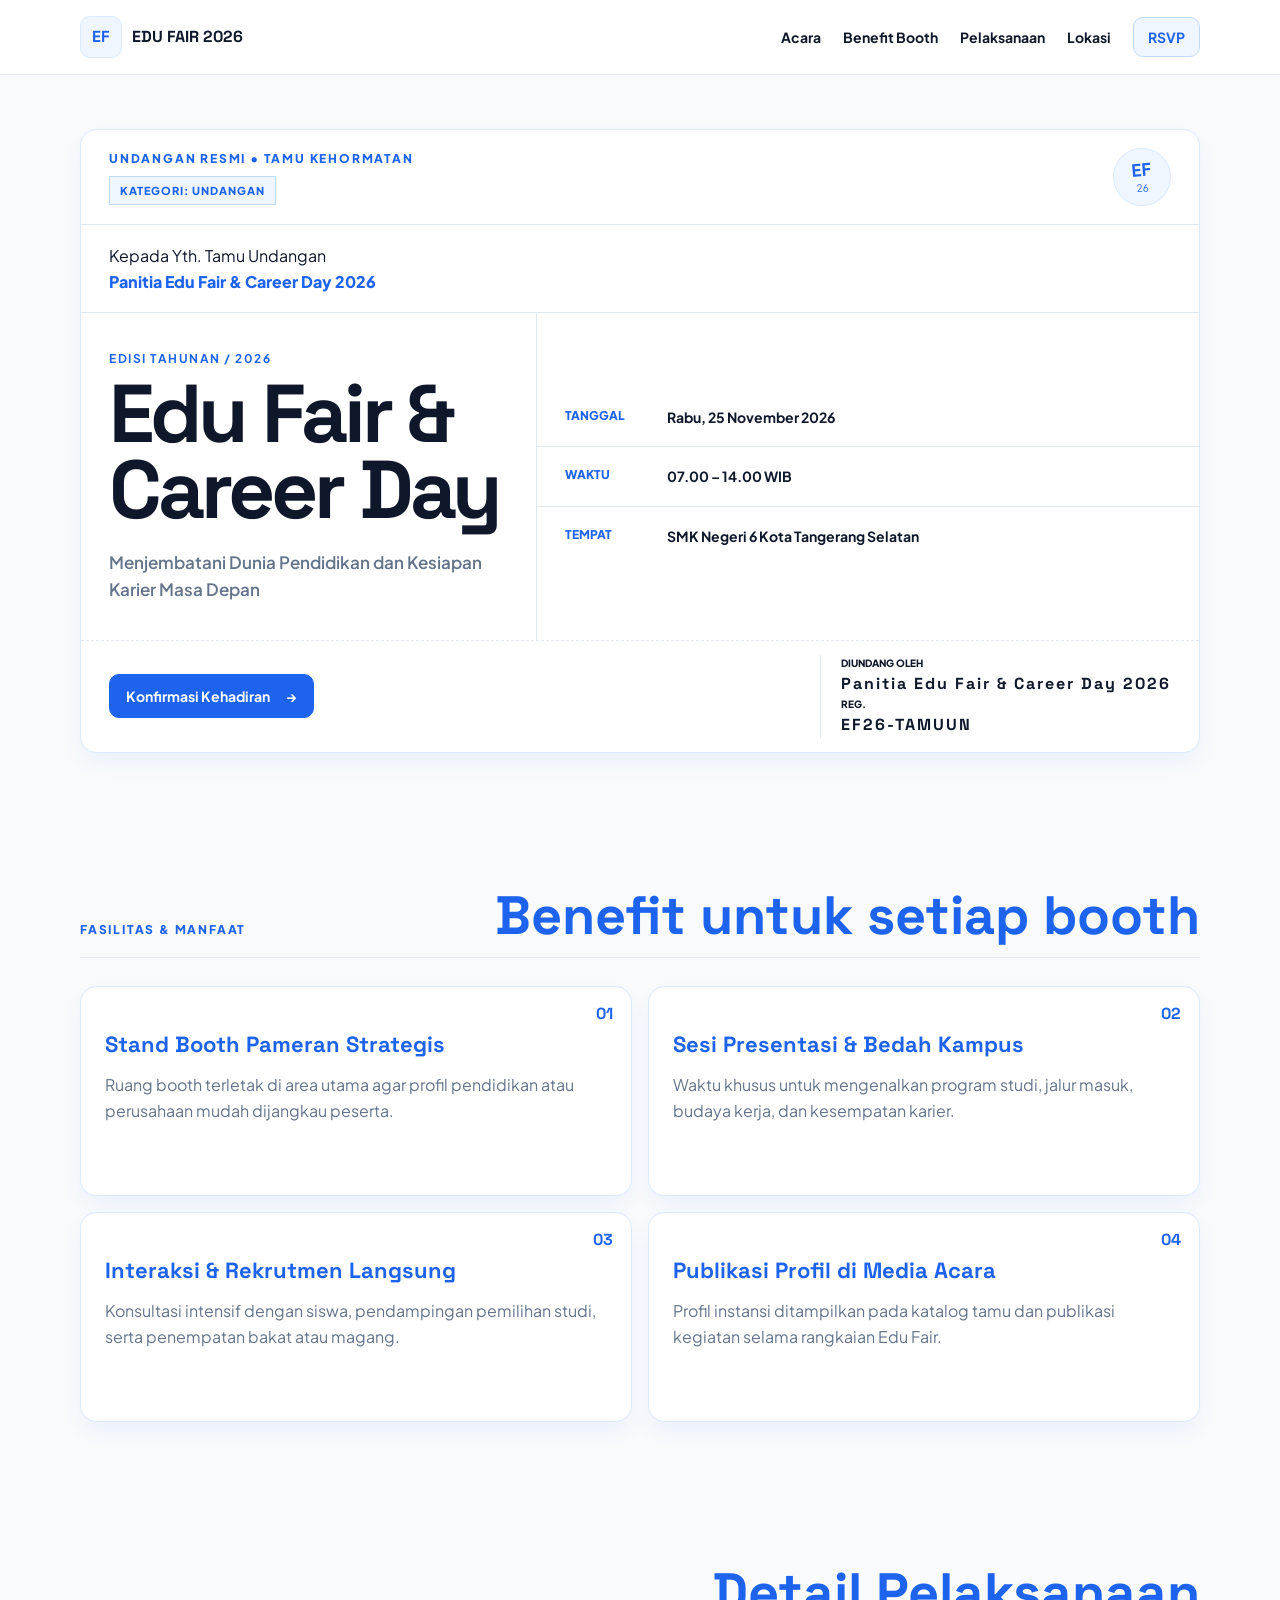
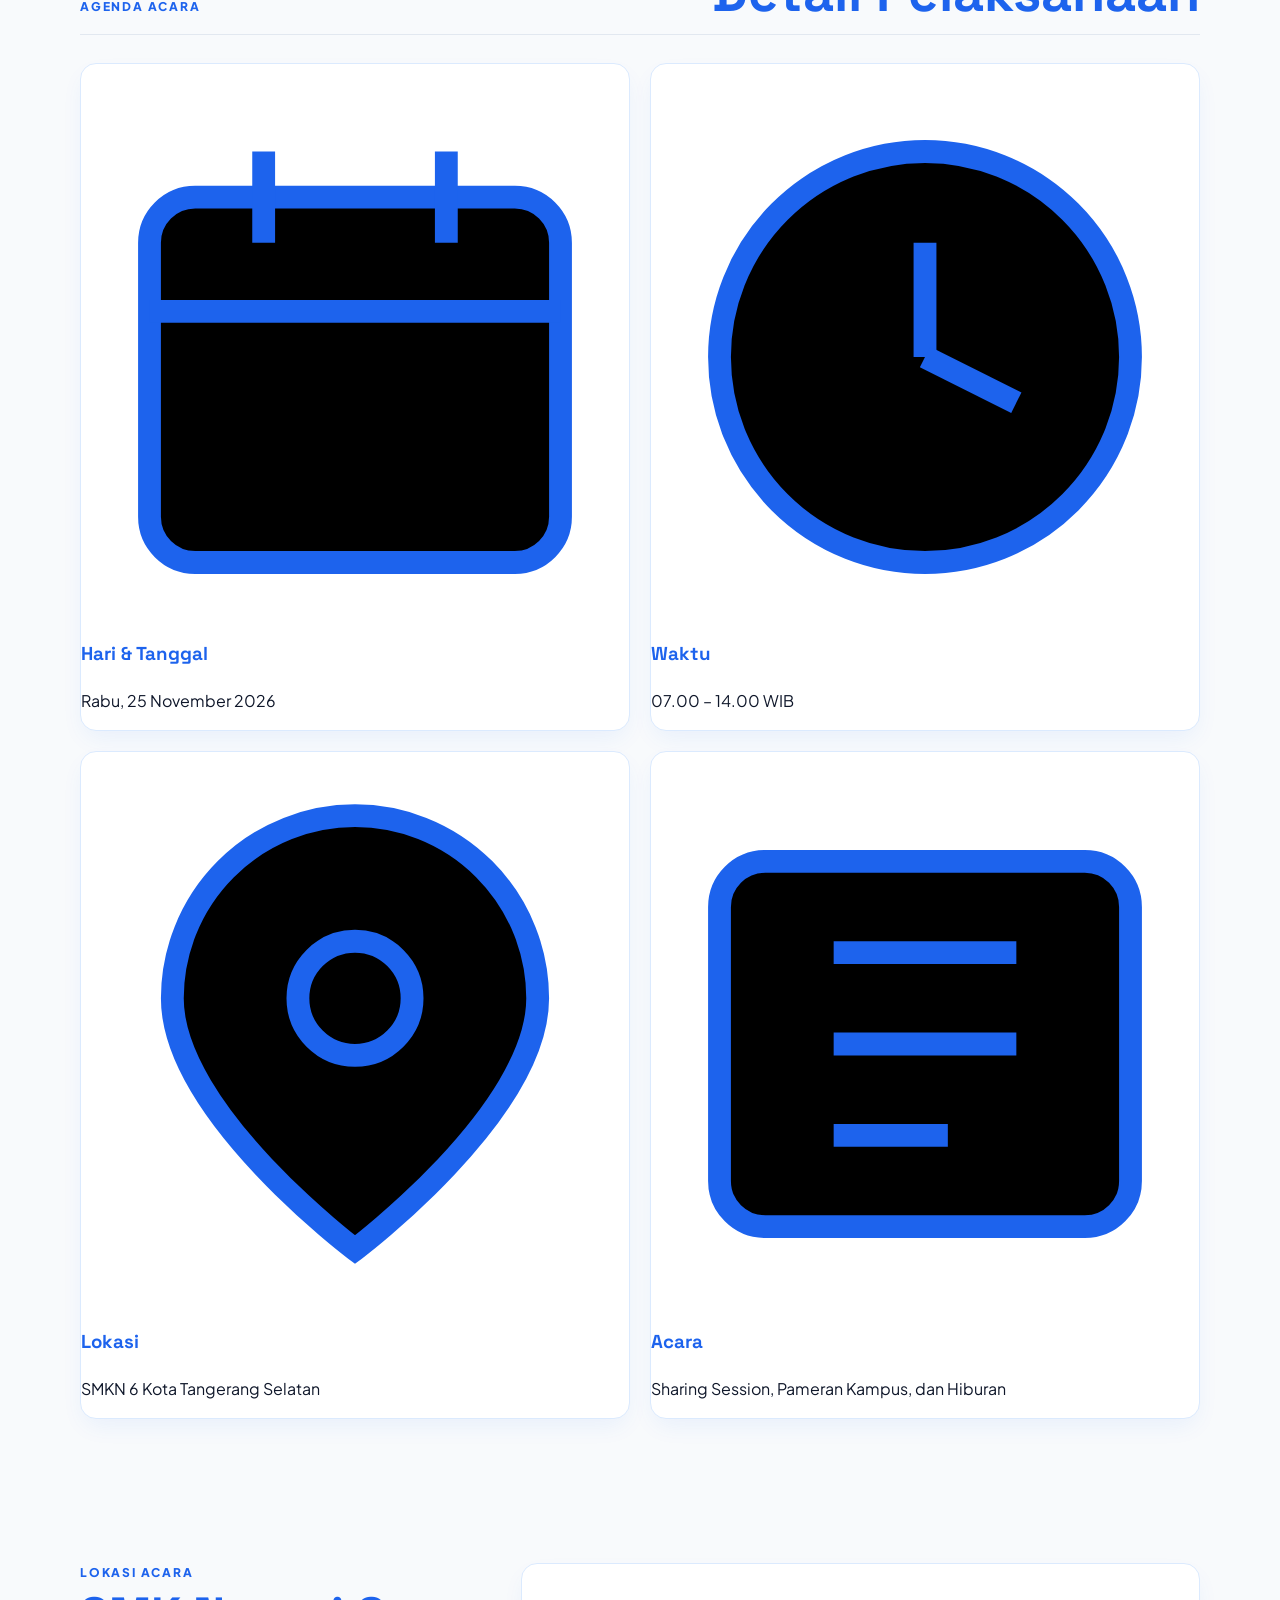
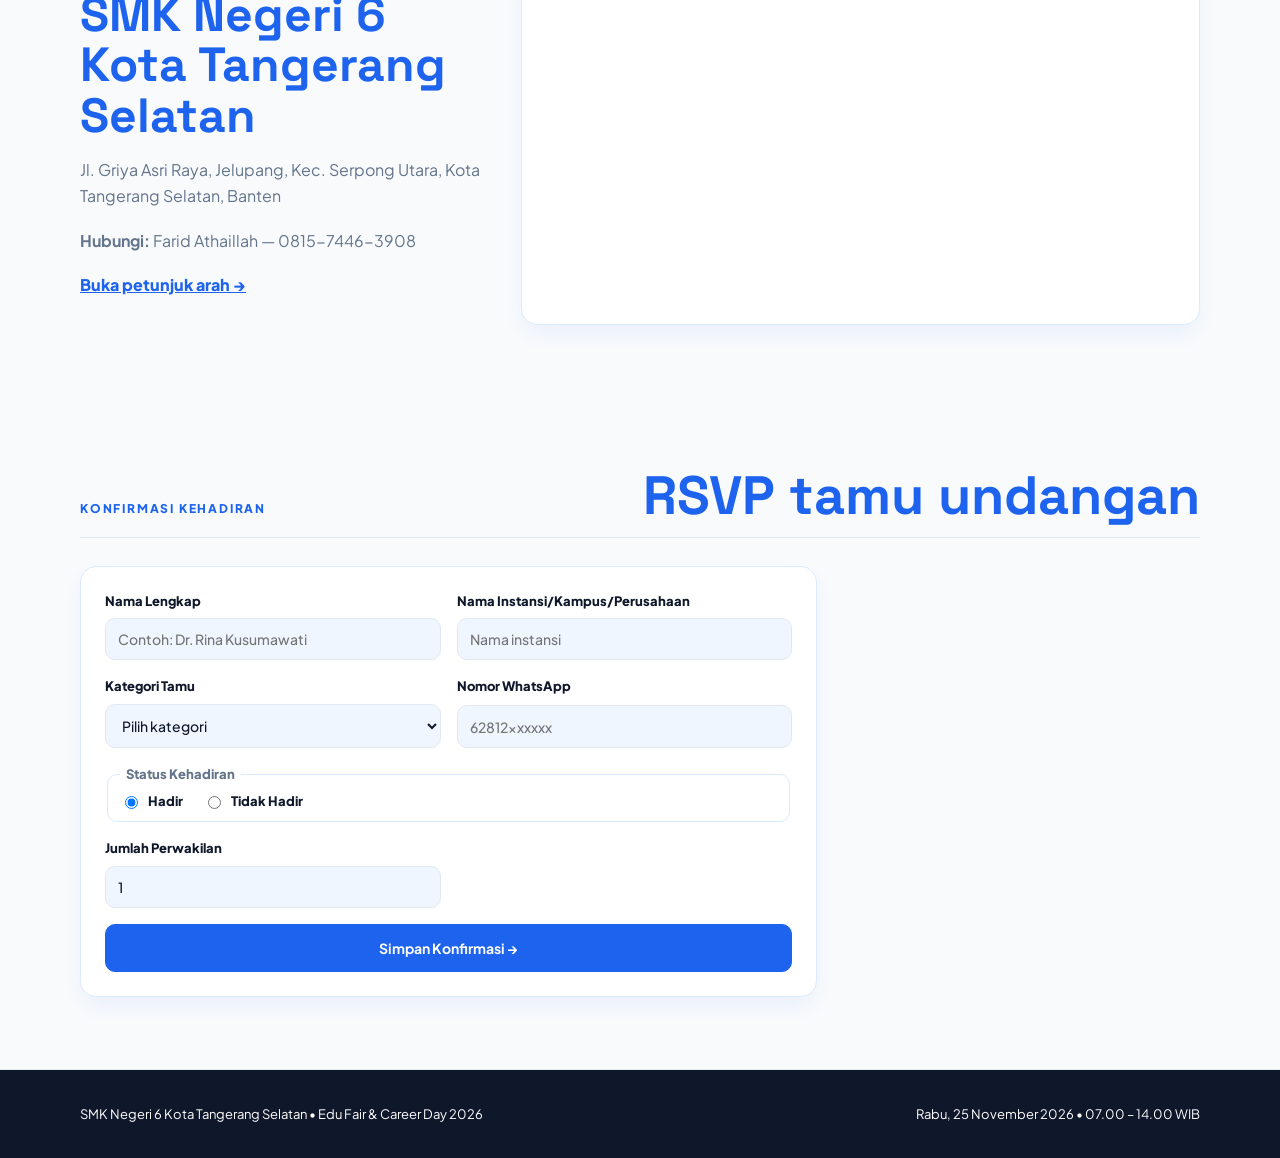
==== commit c95fd985: "Add files via upload" ====
--- a/index.html
+++ b/index.html
@@ -1,352 +1,352 @@
-<!doctype html>
-<html lang="id">
-  <head>
-    <meta charset="UTF-8" />
-    <meta name="viewport" content="width=device-width, initial-scale=1.0" />
-    <meta name="theme-color" content="#F7F5F0" />
-    <title>Edu Fair & Career Day 2026</title>
-    <link rel="preconnect" href="https://fonts.googleapis.com" />
-    <link rel="preconnect" href="https://fonts.gstatic.com" crossorigin />
-    <link
-      href="https://fonts.googleapis.com/css2?family=Plus+Jakarta+Sans:wght@400;500;600;700&family=Space+Grotesk:wght@500;600;700&display=swap"
-      rel="stylesheet"
-    />
-    <link rel="stylesheet" href="style.css" />
-  </head>
-  <body>
-    <header class="site-header">
-      <div class="container navbar">
-        <a class="brand" href="#beranda" aria-label="Edu Fair 2026">
-          <span class="brand-mark">EF</span>
-          <span>EDU FAIR 2026</span>
-        </a>
-        <nav class="nav-links" aria-label="Navigasi utama">
-          <a href="#acara">Acara</a>
-          <a href="#benefit">Benefit Booth</a>
-          <a href="#detail-pelaksanaan">Pelaksanaan</a>
-          <a href="#lokasi">Lokasi</a>
-          <a class="nav-rsvp" href="#rsvp">RSVP</a>
-        </nav>
-      </div>
-    </header>
-
-    <main id="beranda">
-      <section class="hero-section" id="acara">
-        <div class="container">
-          <article class="event-pass">
-            <div class="pass-top">
-              <div>
-                <p class="eyebrow">Undangan Resmi • Tamu Kehormatan</p>
-                <span class="guest-badge" id="guestBadge"
-                  >KATEGORI: UNDANGAN</span
-                >
-              </div>
-              <div class="pass-mark" aria-label="Edu Fair 2026">
-                <strong>EF</strong>
-                <span>26</span>
-              </div>
-            </div>
-
-            <div class="pass-content">
-              <div class="pass-greeting">
-                <p id="guestGreeting">Kepada Yth. Tamu Undangan</p>
-                <p class="guest-institution" id="guestInstitution">
-                  Panitia Edu Fair &amp; Career Day 2026
-                </p>
-              </div>
-
-              <div class="pass-title">
-                <p class="edition">EDISI TAHUNAN / 2026</p>
-                <h1>Edu Fair &amp;<br />Career Day</h1>
-                <p class="pass-theme">
-                  Menjembatani Dunia Pendidikan dan Kesiapan Karier Masa Depan
-                </p>
-              </div>
-
-              <div class="pass-details">
-                <div>
-                  <span>Tanggal</span><strong>Rabu, 25 November 2026</strong>
-                </div>
-                <div><span>Waktu</span><strong>07.00 – 14.00 WIB</strong></div>
-                <div>
-                  <span>Tempat</span
-                  ><strong>SMK Negeri 6 Kota Tangerang Selatan</strong>
-                </div>
-              </div>
-
-              <div class="pass-footer">
-                <a class="button-primary" href="#rsvp"
-                  >Konfirmasi Kehadiran <span aria-hidden="true">→</span></a
-                >
-                <div class="registration-code">
-                  <span>DIUNDANG OLEH</span>
-                  <strong id="senderName"
-                    >Panitia Edu Fair &amp; Career Day 2026</strong
-                  >
-                  <span>REG.</span>
-                  <strong id="registrationCode">EF26-GUEST</strong>
-                </div>
-              </div>
-            </div>
-          </article>
-        </div>
-      </section>
-
-      <section class="section" id="benefit">
-        <div class="container">
-          <div class="section-heading">
-            <p class="eyebrow">Fasilitas &amp; Manfaat</p>
-            <h2>Benefit untuk setiap booth</h2>
-          </div>
-          <div class="benefit-grid">
-            <article class="benefit-card">
-              <span class="card-number">01</span>
-              <h3>Stand Booth Pameran Strategis</h3>
-              <p>
-                Ruang booth terletak di area utama agar profil pendidikan atau
-                perusahaan mudah dijangkau peserta.
-              </p>
-            </article>
-            <article class="benefit-card">
-              <span class="card-number">02</span>
-              <h3>Sesi Presentasi &amp; Bedah Kampus</h3>
-              <p>
-                Waktu khusus untuk mengenalkan program studi, jalur masuk,
-                budaya kerja, dan kesempatan karier.
-              </p>
-            </article>
-            <article class="benefit-card">
-              <span class="card-number">03</span>
-              <h3>Interaksi &amp; Rekrutmen Langsung</h3>
-              <p>
-                Konsultasi intensif dengan siswa, pendampingan pemilihan studi,
-                serta penempatan bakat atau magang.
-              </p>
-            </article>
-            <article class="benefit-card">
-              <span class="card-number">04</span>
-              <h3>Publikasi Profil di Media Acara</h3>
-              <p>
-                Profil instansi ditampilkan pada katalog tamu dan publikasi
-                kegiatan selama rangkaian Edu Fair.
-              </p>
-            </article>
-          </div>
-        </div>
-      </section>
-
-      <section class="section" id="detail-pelaksanaan">
-        <div class="container">
-          <div class="section-heading">
-            <p class="eyebrow">Agenda Acara</p>
-            <h2>Detail Pelaksanaan</h2>
-          </div>
-          <div class="detail-grid">
-            <article class="detail-card">
-              <h3>
-                <svg viewBox="0 0 24 24" aria-hidden="true">
-                  <rect x="3" y="5" width="18" height="16" rx="2" />
-                  <line x1="16" y1="3" x2="16" y2="7" />
-                  <line x1="8" y1="3" x2="8" y2="7" />
-                  <line x1="3" y1="10" x2="21" y2="10" />
-                </svg>
-                Hari &amp; Tanggal
-              </h3>
-              <p>Rabu, 25 November 2026</p>
-            </article>
-
-            <article class="detail-card">
-              <h3>
-                <svg viewBox="0 0 24 24" aria-hidden="true">
-                  <circle cx="12" cy="12" r="9" />
-                  <line x1="12" y1="7" x2="12" y2="12" />
-                  <line x1="12" y1="12" x2="16" y2="14" />
-                </svg>
-                Waktu
-              </h3>
-              <p>07.00 – 14.00 WIB</p>
-            </article>
-
-            <article class="detail-card">
-              <h3>
-                <svg viewBox="0 0 24 24" aria-hidden="true">
-                  <path d="M20 10c0 5-8 11-8 11S4 15 4 10a8 8 0 1 1 16 0Z" />
-                  <circle cx="12" cy="10" r="2.5" />
-                </svg>
-                Lokasi
-              </h3>
-              <p>SMKN 6 Kota Tangerang Selatan</p>
-            </article>
-
-            <article class="detail-card">
-              <h3>
-                <svg viewBox="0 0 24 24" aria-hidden="true">
-                  <rect x="3" y="4" width="18" height="16" rx="2" />
-                  <line x1="8" y1="8" x2="16" y2="8" />
-                  <line x1="8" y1="12" x2="16" y2="12" />
-                  <line x1="8" y1="16" x2="13" y2="16" />
-                </svg>
-                Acara
-              </h3>
-              <p>Sharing Session, Pameran Kampus, dan Hiburan</p>
-            </article>
-          </div>
-        </div>
-      </section>
-
-      <section class="section" id="lokasi">
-        <div class="container location-grid">
-          <div class="location-copy">
-            <p class="eyebrow">Lokasi Acara</p>
-            <h2>SMK Negeri 6 Kota Tangerang Selatan</h2>
-            <address>
-              Jl. Griya Asri Raya, Jelupang, Kec. Serpong Utara, Kota Tangerang
-              Selatan, Banten
-            </address>
-            <p class="contact-line">
-              <strong>Hubungi:</strong> Farid Athaillah — 0815-7446-3908
-            </p>
-            <a
-              class="text-link"
-              href="https://maps.google.com/?q=SMK%20Negeri%206%20Kota%20Tangerang%20Selatan"
-              target="_blank"
-              rel="noopener"
-              >Buka petunjuk arah →</a
-            >
-          </div>
-          <div class="map-frame">
-            <iframe
-              title="Peta lokasi Aula Utama SMK Negeri 6 Kota Tangerang Selatan"
-              src="https://www.google.com/maps?q=SMK%20Negeri%206%20Kota%20Tangerang%20Selatan&output=embed"
-              loading="lazy"
-              referrerpolicy="no-referrer-when-downgrade"
-            ></iframe>
-          </div>
-        </div>
-      </section>
-
-      <section class="section rsvp-section" id="rsvp">
-        <div class="container">
-          <div class="section-heading">
-            <p class="eyebrow">Konfirmasi Kehadiran</p>
-            <h2>RSVP tamu undangan</h2>
-          </div>
-          <div class="rsvp-layout">
-            <form id="rsvpForm" class="rsvp-form">
-              <label
-                >Nama Lengkap
-                <input
-                  type="text"
-                  id="nama"
-                  name="nama"
-                  placeholder="Contoh: Dr. Rina Kusumawati"
-                  required
-                />
-              </label>
-              <label
-                >Nama Instansi/Kampus/Perusahaan
-                <input
-                  type="text"
-                  id="instansi"
-                  name="instansi"
-                  placeholder="Nama instansi"
-                  required
-                />
-              </label>
-              <label
-                >Kategori Tamu
-                <select id="kategori" name="kategori" required>
-                  <option value="">Pilih kategori</option>
-                  <option value="Universitas">Universitas</option>
-                  <option value="Perusahaan">Perusahaan</option>
-                  <option value="Alumni">Alumni</option>
-                  <option value="Lainnya">Lainnya</option>
-                </select>
-              </label>
-              <label
-                >Nomor WhatsApp
-                <input
-                  type="tel"
-                  id="whatsapp"
-                  name="whatsapp"
-                  placeholder="62812xxxxxx"
-                  required
-                />
-              </label>
-              <fieldset>
-                <legend>Status Kehadiran</legend>
-                <label class="radio-label"
-                  ><input type="radio" name="status" value="Hadir" checked />
-                  Hadir</label
-                >
-                <label class="radio-label"
-                  ><input type="radio" name="status" value="Tidak Hadir" />
-                  Tidak Hadir</label
-                >
-              </fieldset>
-              <label
-                >Jumlah Perwakilan
-                <input
-                  type="number"
-                  id="jumlah"
-                  name="jumlah"
-                  min="1"
-                  max="20"
-                  value="1"
-                  required
-                />
-              </label>
-              <button class="button-primary full-button" type="submit">
-                Simpan Konfirmasi →
-              </button>
-            </form>
-
-            <div id="rsvpProof" class="rsvp-proof" aria-live="polite" hidden>
-              <div class="proof-top">
-                <span class="guest-badge">BUKTI RSVP</span>
-                <strong>EF26</strong>
-              </div>
-              <h3>Konfirmasi diterima</h3>
-              <dl>
-                <div>
-                  <dt>Nama</dt>
-                  <dd id="proofName">—</dd>
-                </div>
-                <div>
-                  <dt>Instansi</dt>
-                  <dd id="proofInstitution">—</dd>
-                </div>
-                <div>
-                  <dt>Kategori</dt>
-                  <dd id="proofCategory">—</dd>
-                </div>
-                <div>
-                  <dt>Status</dt>
-                  <dd id="proofStatus">—</dd>
-                </div>
-                <div>
-                  <dt>Perwakilan</dt>
-                  <dd id="proofAmount">—</dd>
-                </div>
-              </dl>
-              <p class="proof-code">
-                Simpan bukti ini sebagai arsip kehadiran Anda.
-              </p>
-            </div>
-          </div>
-        </div>
-      </section>
-    </main>
-
-    <footer>
-      <div class="container footer-inner">
-        <p>
-          SMK Negeri 6 Kota Tangerang Selatan • Edu Fair &amp; Career Day 2026
-        </p>
-        <p>Rabu, 25 November 2026 • 07.00 – 14.00 WIB</p>
-      </div>
-    </footer>
-
-    <script src="script.js"></script>
-  </body>
-</html>
+<!doctype html>
+<html lang="id">
+  <head>
+    <meta charset="UTF-8" />
+    <meta name="viewport" content="width=device-width, initial-scale=1.0" />
+    <meta name="theme-color" content="#F8FAFC" />
+    <title>Edu Fair & Career Day 2026</title>
+    <link rel="preconnect" href="https://fonts.googleapis.com" />
+    <link rel="preconnect" href="https://fonts.gstatic.com" crossorigin />
+    <link
+      href="https://fonts.googleapis.com/css2?family=Plus+Jakarta+Sans:wght@400;500;600;700&family=Space+Grotesk:wght@500;600;700&display=swap"
+      rel="stylesheet"
+    />
+    <link rel="stylesheet" href="style.css" />
+  </head>
+  <body>
+    <header class="site-header">
+      <div class="container navbar">
+        <a class="brand" href="#beranda" aria-label="Edu Fair 2026">
+          <span class="brand-mark">EF</span>
+          <span>EDU FAIR 2026</span>
+        </a>
+        <nav class="nav-links" aria-label="Navigasi utama">
+          <a href="#acara">Acara</a>
+          <a href="#benefit">Benefit Booth</a>
+          <a href="#detail-pelaksanaan">Pelaksanaan</a>
+          <a href="#lokasi">Lokasi</a>
+          <a class="nav-rsvp" href="#rsvp">RSVP</a>
+        </nav>
+      </div>
+    </header>
+
+    <main id="beranda">
+      <section class="hero-section" id="acara">
+        <div class="container">
+          <article class="event-pass">
+            <div class="pass-top">
+              <div>
+                <p class="eyebrow">Undangan Resmi • Tamu Kehormatan</p>
+                <span class="guest-badge" id="guestBadge"
+                  >KATEGORI: UNDANGAN</span
+                >
+              </div>
+              <div class="pass-mark" aria-label="Edu Fair 2026">
+                <strong>EF</strong>
+                <span>26</span>
+              </div>
+            </div>
+
+            <div class="pass-content">
+              <div class="pass-greeting">
+                <p id="guestGreeting">Kepada Yth. Tamu Undangan</p>
+                <p class="guest-institution" id="guestInstitution">
+                  Panitia Edu Fair &amp; Career Day 2026
+                </p>
+              </div>
+
+              <div class="pass-title">
+                <p class="edition">EDISI TAHUNAN / 2026</p>
+                <h1>Edu Fair &amp;<br />Career Day</h1>
+                <p class="pass-theme">
+                  Menjembatani Dunia Pendidikan dan Kesiapan Karier Masa Depan
+                </p>
+              </div>
+
+              <div class="pass-details">
+                <div>
+                  <span>Tanggal</span><strong>Rabu, 25 November 2026</strong>
+                </div>
+                <div><span>Waktu</span><strong>07.00 – 14.00 WIB</strong></div>
+                <div>
+                  <span>Tempat</span
+                  ><strong>SMK Negeri 6 Kota Tangerang Selatan</strong>
+                </div>
+              </div>
+
+              <div class="pass-footer">
+                <a class="button-primary" href="#rsvp"
+                  >Konfirmasi Kehadiran <span aria-hidden="true">→</span></a
+                >
+                <div class="registration-code">
+                  <span>DIUNDANG OLEH</span>
+                  <strong id="senderName"
+                    >Panitia Edu Fair &amp; Career Day 2026</strong
+                  >
+                  <span>REG.</span>
+                  <strong id="registrationCode">EF26-GUEST</strong>
+                </div>
+              </div>
+            </div>
+          </article>
+        </div>
+      </section>
+
+      <section class="section" id="benefit">
+        <div class="container">
+          <div class="section-heading">
+            <p class="eyebrow">Fasilitas &amp; Manfaat</p>
+            <h2>Benefit untuk setiap booth</h2>
+          </div>
+          <div class="benefit-grid">
+            <article class="benefit-card">
+              <span class="card-number">01</span>
+              <h3>Stand Booth Pameran Strategis</h3>
+              <p>
+                Ruang booth terletak di area utama agar profil pendidikan atau
+                perusahaan mudah dijangkau peserta.
+              </p>
+            </article>
+            <article class="benefit-card">
+              <span class="card-number">02</span>
+              <h3>Sesi Presentasi &amp; Bedah Kampus</h3>
+              <p>
+                Waktu khusus untuk mengenalkan program studi, jalur masuk,
+                budaya kerja, dan kesempatan karier.
+              </p>
+            </article>
+            <article class="benefit-card">
+              <span class="card-number">03</span>
+              <h3>Interaksi &amp; Rekrutmen Langsung</h3>
+              <p>
+                Konsultasi intensif dengan siswa, pendampingan pemilihan studi,
+                serta penempatan bakat atau magang.
+              </p>
+            </article>
+            <article class="benefit-card">
+              <span class="card-number">04</span>
+              <h3>Publikasi Profil di Media Acara</h3>
+              <p>
+                Profil instansi ditampilkan pada katalog tamu dan publikasi
+                kegiatan selama rangkaian Edu Fair.
+              </p>
+            </article>
+          </div>
+        </div>
+      </section>
+
+      <section class="section" id="detail-pelaksanaan">
+        <div class="container">
+          <div class="section-heading">
+            <p class="eyebrow">Agenda Acara</p>
+            <h2>Detail Pelaksanaan</h2>
+          </div>
+          <div class="detail-grid">
+            <article class="detail-card">
+              <h3>
+                <svg viewBox="0 0 24 24" aria-hidden="true">
+                  <rect x="3" y="5" width="18" height="16" rx="2" />
+                  <line x1="16" y1="3" x2="16" y2="7" />
+                  <line x1="8" y1="3" x2="8" y2="7" />
+                  <line x1="3" y1="10" x2="21" y2="10" />
+                </svg>
+                Hari &amp; Tanggal
+              </h3>
+              <p>Rabu, 25 November 2026</p>
+            </article>
+
+            <article class="detail-card">
+              <h3>
+                <svg viewBox="0 0 24 24" aria-hidden="true">
+                  <circle cx="12" cy="12" r="9" />
+                  <line x1="12" y1="7" x2="12" y2="12" />
+                  <line x1="12" y1="12" x2="16" y2="14" />
+                </svg>
+                Waktu
+              </h3>
+              <p>07.00 – 14.00 WIB</p>
+            </article>
+
+            <article class="detail-card">
+              <h3>
+                <svg viewBox="0 0 24 24" aria-hidden="true">
+                  <path d="M20 10c0 5-8 11-8 11S4 15 4 10a8 8 0 1 1 16 0Z" />
+                  <circle cx="12" cy="10" r="2.5" />
+                </svg>
+                Lokasi
+              </h3>
+              <p>SMKN 6 Kota Tangerang Selatan</p>
+            </article>
+
+            <article class="detail-card">
+              <h3>
+                <svg viewBox="0 0 24 24" aria-hidden="true">
+                  <rect x="3" y="4" width="18" height="16" rx="2" />
+                  <line x1="8" y1="8" x2="16" y2="8" />
+                  <line x1="8" y1="12" x2="16" y2="12" />
+                  <line x1="8" y1="16" x2="13" y2="16" />
+                </svg>
+                Acara
+              </h3>
+              <p>Sharing Session, Pameran Kampus, dan Hiburan</p>
+            </article>
+          </div>
+        </div>
+      </section>
+
+      <section class="section" id="lokasi">
+        <div class="container location-grid">
+          <div class="location-copy">
+            <p class="eyebrow">Lokasi Acara</p>
+            <h2>SMK Negeri 6 Kota Tangerang Selatan</h2>
+            <address>
+              Jl. Griya Asri Raya, Jelupang, Kec. Serpong Utara, Kota Tangerang
+              Selatan, Banten
+            </address>
+            <p class="contact-line">
+              <strong>Hubungi:</strong> Farid Athaillah — 0815-7446-3908
+            </p>
+            <a
+              class="text-link"
+              href="https://maps.google.com/?q=SMK%20Negeri%206%20Kota%20Tangerang%20Selatan"
+              target="_blank"
+              rel="noopener"
+              >Buka petunjuk arah →</a
+            >
+          </div>
+          <div class="map-frame">
+            <iframe
+              title="Peta lokasi Aula Utama SMK Negeri 6 Kota Tangerang Selatan"
+              src="https://www.google.com/maps?q=SMK%20Negeri%206%20Kota%20Tangerang%20Selatan&output=embed"
+              loading="lazy"
+              referrerpolicy="no-referrer-when-downgrade"
+            ></iframe>
+          </div>
+        </div>
+      </section>
+
+      <section class="section rsvp-section" id="rsvp">
+        <div class="container">
+          <div class="section-heading">
+            <p class="eyebrow">Konfirmasi Kehadiran</p>
+            <h2>RSVP tamu undangan</h2>
+          </div>
+          <div class="rsvp-layout">
+            <form id="rsvpForm" class="rsvp-form">
+              <label
+                >Nama Lengkap
+                <input
+                  type="text"
+                  id="nama"
+                  name="nama"
+                  placeholder="Contoh: Dr. Rina Kusumawati"
+                  required
+                />
+              </label>
+              <label
+                >Nama Instansi/Kampus/Perusahaan
+                <input
+                  type="text"
+                  id="instansi"
+                  name="instansi"
+                  placeholder="Nama instansi"
+                  required
+                />
+              </label>
+              <label
+                >Kategori Tamu
+                <select id="kategori" name="kategori" required>
+                  <option value="">Pilih kategori</option>
+                  <option value="Universitas">Universitas</option>
+                  <option value="Perusahaan">Perusahaan</option>
+                  <option value="Alumni">Alumni</option>
+                  <option value="Lainnya">Lainnya</option>
+                </select>
+              </label>
+              <label
+                >Nomor WhatsApp
+                <input
+                  type="tel"
+                  id="whatsapp"
+                  name="whatsapp"
+                  placeholder="62812xxxxxx"
+                  required
+                />
+              </label>
+              <fieldset>
+                <legend>Status Kehadiran</legend>
+                <label class="radio-label"
+                  ><input type="radio" name="status" value="Hadir" checked />
+                  Hadir</label
+                >
+                <label class="radio-label"
+                  ><input type="radio" name="status" value="Tidak Hadir" />
+                  Tidak Hadir</label
+                >
+              </fieldset>
+              <label
+                >Jumlah Perwakilan
+                <input
+                  type="number"
+                  id="jumlah"
+                  name="jumlah"
+                  min="1"
+                  max="20"
+                  value="1"
+                  required
+                />
+              </label>
+              <button class="button-primary full-button" type="submit">
+                Simpan Konfirmasi →
+              </button>
+            </form>
+
+            <div id="rsvpProof" class="rsvp-proof" aria-live="polite" hidden>
+              <div class="proof-top">
+                <span class="guest-badge">BUKTI RSVP</span>
+                <strong>EF26</strong>
+              </div>
+              <h3>Konfirmasi diterima</h3>
+              <dl>
+                <div>
+                  <dt>Nama</dt>
+                  <dd id="proofName">—</dd>
+                </div>
+                <div>
+                  <dt>Instansi</dt>
+                  <dd id="proofInstitution">—</dd>
+                </div>
+                <div>
+                  <dt>Kategori</dt>
+                  <dd id="proofCategory">—</dd>
+                </div>
+                <div>
+                  <dt>Status</dt>
+                  <dd id="proofStatus">—</dd>
+                </div>
+                <div>
+                  <dt>Perwakilan</dt>
+                  <dd id="proofAmount">—</dd>
+                </div>
+              </dl>
+              <p class="proof-code">
+                Simpan bukti ini sebagai arsip kehadiran Anda.
+              </p>
+            </div>
+          </div>
+        </div>
+      </section>
+    </main>
+
+    <footer>
+      <div class="container footer-inner">
+        <p>
+          SMK Negeri 6 Kota Tangerang Selatan • Edu Fair &amp; Career Day 2026
+        </p>
+        <p>Rabu, 25 November 2026 • 07.00 – 14.00 WIB</p>
+      </div>
+    </footer>
+
+    <script src="script.js"></script>
+  </body>
+</html>
--- a/style.css
+++ b/style.css
@@ -1,726 +1,1125 @@
-* {
-  box-sizing: border-box;
-}
-html {
-  scroll-behavior: smooth;
-}
-body {
-  margin: 0;
-  color: #14213d;
-  background: #f7f5f0;
-  font-family: "Plus Jakarta Sans", sans-serif;
-  line-height: 1.6;
-}
-img,
-iframe {
-  max-width: 100%;
-}
-.container {
-  width: min(1120px, calc(100% - 40px));
-  margin-inline: auto;
-}
-.site-header {
-  border-bottom: 1.5px solid #14213d;
-  background: #f7f5f0;
-  position: sticky;
-  top: 0;
-  z-index: 20;
-}
-.navbar {
-  min-height: 74px;
-  display: flex;
-  align-items: center;
-  justify-content: space-between;
-}
-.brand {
-  display: flex;
-  align-items: center;
-  gap: 10px;
-  color: #14213d;
-  text-decoration: none;
-  font-family: "Space Grotesk", sans-serif;
-  font-weight: 700;
-}
-.brand-mark {
-  width: 42px;
-  height: 42px;
-  display: grid;
-  place-items: center;
-  border: 1.5px solid #14213d;
-  background: #f0a500;
-  box-shadow: 3px 3px 0 #14213d;
-}
-.nav-links {
-  display: flex;
-  align-items: center;
-  gap: 22px;
-}
-.nav-links a {
-  color: #14213d;
-  text-decoration: none;
-  font-size: 14px;
-  font-weight: 700;
-}
-.nav-links a:hover {
-  text-decoration: underline;
-  text-decoration-thickness: 2px;
-}
-.nav-links .nav-rsvp {
-  border: 1.5px solid #14213d;
-  padding: 8px 14px;
-  box-shadow: 3px 3px 0 #14213d;
-}
-.hero-section {
-  padding: 54px 0 64px;
-}
-.event-pass {
-  border: 1.5px solid #14213d;
-  background: #ffffff;
-  box-shadow: 8px 8px 0 #14213d;
-}
-.pass-top {
-  min-height: 92px;
-  display: flex;
-  justify-content: space-between;
-  align-items: center;
-  padding: 18px 28px;
-  border-bottom: 1.5px dashed #14213d;
-}
-.eyebrow {
-  margin: 0 0 8px;
-  color: #d95d39;
-  font-size: 12px;
-  font-weight: 800;
-  letter-spacing: 1.8px;
-  text-transform: uppercase;
-}
-.guest-badge {
-  display: inline-block;
-  border: 1.5px solid #14213d;
-  background: #f0a500;
-  padding: 5px 10px;
-  font-size: 11px;
-  font-weight: 800;
-  letter-spacing: 1px;
-}
-.pass-mark {
-  width: 58px;
-  height: 58px;
-  border: 1.5px solid #14213d;
-  border-radius: 50%;
-  display: grid;
-  place-content: center;
-  text-align: center;
-  line-height: 1;
-  transform: rotate(-5deg);
-}
-.pass-mark strong {
-  font-family: "Space Grotesk", sans-serif;
-  font-size: 18px;
-}
-.pass-mark span {
-  font-size: 10px;
-  margin-top: 4px;
-}
-.pass-content {
-  display: grid;
-  grid-template-columns: 1fr 1.45fr;
-}
-.pass-greeting {
-  grid-column: 1 / -1;
-  border-bottom: 1.5px solid #14213d;
-  padding: 18px 28px;
-}
-.pass-greeting p {
-  margin: 0;
-}
-.guest-institution {
-  font-weight: 800;
-}
-.pass-title {
-  padding: 36px 28px;
-  border-right: 1.5px solid #14213d;
-}
-.edition {
-  margin: 0 0 8px;
-  font-size: 12px;
-  font-weight: 700;
-  letter-spacing: 1.5px;
-}
-.pass-title h1,
-h2,
-h3 {
-  font-family: "Space Grotesk", sans-serif;
-}
-.pass-title h1 {
-  margin: 0;
-  font-size: clamp(48px, 7vw, 82px);
-  line-height: 0.92;
-  letter-spacing: -4px;
-}
-.pass-theme {
-  max-width: 470px;
-  margin: 22px 0 0;
-  font-size: 17px;
-  font-weight: 600;
-}
-.pass-details {
-  display: grid;
-  align-content: center;
-}
-.pass-details div {
-  display: grid;
-  grid-template-columns: 90px 1fr;
-  gap: 12px;
-  padding: 18px 28px;
-  border-bottom: 1.5px solid #14213d;
-}
-.pass-details div:last-child {
-  border-bottom: 0;
-}
-.pass-details span {
-  color: #d95d39;
-  font-size: 12px;
-  font-weight: 800;
-  text-transform: uppercase;
-}
-.pass-details strong {
-  font-size: 14px;
-}
-.pass-footer {
-  grid-column: 1 / -1;
-  min-height: 82px;
-  display: flex;
-  align-items: center;
-  justify-content: space-between;
-  border-top: 1.5px dashed #14213d;
-  padding: 14px 28px;
-}
-.button-primary {
-  display: inline-flex;
-  justify-content: center;
-  align-items: center;
-  gap: 16px;
-  border: 1.5px solid #14213d;
-  background: #d95d39;
-  color: #ffffff;
-  padding: 12px 16px;
-  box-shadow: 4px 4px 0 #14213d;
-  text-decoration: none;
-  font:
-    700 14px "Plus Jakarta Sans",
-    sans-serif;
-  cursor: pointer;
-}
-.button-primary:hover {
-  transform: translate(2px, 2px);
-  box-shadow: 2px 2px 0 #14213d;
-}
-.registration-code {
-  border-left: 1.5px solid #14213d;
-  padding-left: 20px;
-  display: grid;
-}
-.registration-code span {
-  font-size: 10px;
-  font-weight: 800;
-}
-.registration-code strong {
-  font-family: "Space Grotesk", sans-serif;
-  letter-spacing: 2px;
-}
-.section {
-  padding: 72px 0;
-}
-.section-heading {
-  display: flex;
-  justify-content: space-between;
-  align-items: end;
-  border-bottom: 1.5px solid #14213d;
-  margin-bottom: 28px;
-}
-.section-heading h2 {
-  margin: 0 0 14px;
-  font-size: clamp(32px, 5vw, 54px);
-  line-height: 1;
-}
-.section-heading .eyebrow {
-  margin-bottom: 18px;
-}
-.benefit-grid {
-  display: grid;
-  grid-template-columns: repeat(2, 1fr);
-}
-.benefit-card {
-  min-height: 210px;
-  border: 1.5px solid #14213d;
-  padding: 24px;
-  background: #ffffff;
-  position: relative;
-}
-.benefit-card:nth-child(odd) {
-  border-right: 0;
-}
-.benefit-card:nth-child(-n + 2) {
-  border-bottom: 0;
-}
-.card-number {
-  position: absolute;
-  right: 18px;
-  top: 14px;
-  color: #d95d39;
-  font-family: "Space Grotesk", sans-serif;
-  font-weight: 700;
-}
-.benefit-card h3 {
-  max-width: 75%;
-  margin: 16px 0 10px;
-  font-size: 22px;
-}
-.benefit-card p {
-  max-width: 520px;
-  margin: 0;
-}
-.rundown-section {
-  background: #ffffff;
-  border-top: 1.5px solid #14213d;
-  border-bottom: 1.5px solid #14213d;
-}
-.table-wrap {
-  overflow-x: auto;
-  border: 1.5px solid #14213d;
-}
-table {
-  width: 100%;
-  border-collapse: collapse;
-  min-width: 650px;
-}
-th,
-td {
-  padding: 14px 18px;
-  text-align: left;
-  border-bottom: 1.5px solid #14213d;
-}
-th {
-  background: #f0a500;
-  font-family: "Space Grotesk", sans-serif;
-}
-td {
-  background: #f7f5f0;
-}
-tbody tr:last-child td {
-  border-bottom: 0;
-}
-.location-grid {
-  display: grid;
-  grid-template-columns: 0.75fr 1.25fr;
-  gap: 34px;
-  align-items: stretch;
-}
-.location-copy h2 {
-  margin: 0 0 16px;
-  font-size: clamp(32px, 5vw, 48px);
-  line-height: 1.05;
-}
-.location-copy address {
-  font-style: normal;
-  margin-bottom: 20px;
-}
-.contact-line {
-  margin-bottom: 18px;
-}
-.text-link {
-  color: #14213d;
-  font-weight: 800;
-}
-.map-frame {
-  min-height: 360px;
-  border: 1.5px solid #14213d;
-  box-shadow: 6px 6px 0 #14213d;
-  background: #ffffff;
-}
-.map-frame iframe {
-  display: block;
-  width: 100%;
-  height: 100%;
-  min-height: 360px;
-  border: 0;
-}
-.rsvp-section {
-  background: #f0a500;
-  border-top: 1.5px solid #14213d;
-}
-.rsvp-layout {
-  display: grid;
-  grid-template-columns: 1.35fr 0.65fr;
-  gap: 28px;
-}
-.rsvp-form {
-  display: grid;
-  grid-template-columns: repeat(2, 1fr);
-  gap: 16px;
-  border: 1.5px solid #14213d;
-  background: #ffffff;
-  padding: 24px;
-  box-shadow: 6px 6px 0 #14213d;
-}
-.rsvp-form label {
-  display: grid;
-  gap: 7px;
-  font-size: 13px;
-  font-weight: 800;
-}
-.rsvp-form input,
-.rsvp-form select {
-  width: 100%;
-  border: 1.5px solid #14213d;
-  background: #f7f5f0;
-  color: #14213d;
-  padding: 11px 12px;
-  font:
-    500 14px "Plus Jakarta Sans",
-    sans-serif;
-}
-.rsvp-form fieldset {
-  grid-column: 1 / -1;
-  border: 1.5px solid #14213d;
-  display: flex;
-  gap: 20px;
-}
-.rsvp-form legend {
-  font-size: 13px;
-  font-weight: 800;
-  padding: 0 6px;
-}
-.rsvp-form .radio-label {
-  display: inline-flex;
-  align-items: center;
-  gap: 7px;
-}
-.rsvp-form .radio-label input {
-  width: auto;
-}
-.full-button {
-  grid-column: 1 / -1;
-  min-height: 48px;
-}
-.rsvp-proof {
-  border: 1.5px solid #14213d;
-  background: #ffffff;
-  padding: 22px;
-  box-shadow: 6px 6px 0 #14213d;
-}
-.proof-top {
-  display: flex;
-  justify-content: space-between;
-  align-items: start;
-  border-bottom: 1.5px dashed #14213d;
-  padding-bottom: 16px;
-}
-.rsvp-proof h3 {
-  font-size: 24px;
-}
-.rsvp-proof dl div {
-  display: grid;
-  grid-template-columns: 100px 1fr;
-  border-bottom: 1px solid #14213d;
-  padding: 8px 0;
-}
-.rsvp-proof dt {
-  color: #d95d39;
-  font-size: 12px;
-  font-weight: 800;
-}
-.rsvp-proof dd {
-  margin: 0;
-  font-weight: 700;
-}
-.proof-code {
-  border-top: 1.5px dashed #14213d;
-  padding-top: 14px;
-  font-size: 12px;
-}
-footer {
-  border-top: 1.5px solid #14213d;
-  background: #14213d;
-  color: #ffffff;
-}
-.footer-inner {
-  min-height: 88px;
-  display: flex;
-  justify-content: space-between;
-  align-items: center;
-  font-size: 13px;
-}
-
-/* Tampilan khusus halaman admin */
-.admin-main {
-  padding: 40px 0 72px;
-}
-.admin-heading {
-  display: flex;
-  justify-content: space-between;
-  align-items: end;
-  margin-bottom: 24px;
-}
-.admin-heading h1 {
-  margin: 0;
-  font:
-    700 clamp(36px, 6vw, 58px)/1 "Space Grotesk",
-    sans-serif;
-}
-.admin-panel {
-  border: 1.5px solid #14213d;
-  background: #ffffff;
-  box-shadow: 6px 6px 0 #14213d;
-  padding: 22px;
-  margin-bottom: 24px;
-}
-.admin-controls {
-  display: grid;
-  grid-template-columns: 1fr 1fr;
-  gap: 16px;
-}
-.control-group {
-  display: grid;
-  gap: 7px;
-  font-size: 13px;
-  font-weight: 800;
-}
-.control-group input,
-.control-group select {
-  width: 100%;
-  border: 1.5px solid #14213d;
-  background: #f7f5f0;
-  color: #14213d;
-  padding: 10px 12px;
-  font:
-    500 14px "Plus Jakarta Sans",
-    sans-serif;
-}
-.admin-actions {
-  display: flex;
-  gap: 12px;
-  align-items: center;
-  margin-top: 16px;
-}
-.secondary-button {
-  border: 1.5px solid #14213d;
-  background: #f0a500;
-  color: #14213d;
-  padding: 11px 14px;
-  box-shadow: 4px 4px 0 #14213d;
-  font:
-    800 13px "Plus Jakarta Sans",
-    sans-serif;
-  cursor: pointer;
-}
-.csv-status {
-  font-size: 13px;
-  font-weight: 700;
-}
-.admin-table-wrap {
-  width: 100%;
-  overflow-x: auto;
-  border: 1.5px solid #14213d;
-  background: #ffffff;
-}
-.admin-table {
-  min-width: 1050px;
-}
-.admin-table td {
-  background: #ffffff;
-  vertical-align: middle;
-}
-.link-cell {
-  max-width: 180px;
-}
-.link-cell a {
-  color: #14213d;
-  font-size: 12px;
-  overflow-wrap: anywhere;
-}
-.action-button {
-  display: inline-block;
-  border: 1.5px solid #14213d;
-  background: #25d366;
-  color: #14213d;
-  padding: 7px 9px;
-  text-decoration: none;
-  font-size: 12px;
-  font-weight: 800;
-  box-shadow: 3px 3px 0 #14213d;
-}
-.empty-row {
-  text-align: center;
-  padding: 28px;
-}
-.detail-grid {
-  display: grid;
-  grid-template-columns: repeat(2, minmax(0, 1fr));
-  gap: 20px;
-}
-.detail-card {
-  min-height: 150px;
-  padding: 22px;
-  border: 1.5px solid #14213d;
-  border-radius: 10px;
-  background: #ffffff;
-  box-shadow: 4px 4px 0 #14213d;
-}
-.detail-card h3 {
-  display: flex;
-  align-items: center;
-  gap: 10px;
-  margin: 0 0 12px;
-  font-size: 19px;
-}
-.detail-card h3 svg {
-  width: 24px;
-  height: 24px;
-  flex: 0 0 24px;
-  fill: none;
-  stroke: #d95d39;
-  stroke-width: 1.8;
-  stroke-linecap: round;
-  stroke-linejoin: round;
-}
-.detail-card p {
-  margin: 0;
-  font-size: 17px;
-  font-weight: 700;
-}
-
-@media (max-width: 768px) {
-  .container {
-    width: min(100% - 28px, 1120px);
-  }
-  .navbar {
-    min-height: 64px;
-  }
-  .brand {
-    font-size: 13px;
-  }
-  .brand-mark {
-    width: 36px;
-    height: 36px;
-  }
-  .nav-links {
-    gap: 9px;
-  }
-  .nav-links a {
-    display: none;
-  }
-  .nav-links .nav-rsvp {
-    display: inline-block;
-  }
-  .hero-section {
-    padding: 28px 0 38px;
-  }
-  .event-pass {
-    box-shadow: 5px 5px 0 #14213d;
-  }
-  .pass-top {
-    min-height: 82px;
-    padding: 14px 16px;
-  }
-  .pass-mark {
-    width: 50px;
-    height: 50px;
-  }
-  .pass-greeting {
-    padding: 14px 16px;
-  }
-  .pass-content {
-    grid-template-columns: 1fr;
-  }
-  .pass-title {
-    border-right: 0;
-    border-bottom: 1.5px solid #14213d;
-    padding: 28px 16px;
-  }
-  .pass-title h1 {
-    font-size: clamp(44px, 15vw, 62px);
-    letter-spacing: -3px;
-  }
-  .pass-details div {
-    grid-template-columns: 80px 1fr;
-    padding: 13px 16px;
-  }
-  .pass-footer {
-    align-items: flex-start;
-    flex-direction: column;
-    gap: 16px;
-    padding: 16px;
-  }
-  .registration-code {
-    border-left: 0;
-    border-top: 1.5px solid #14213d;
-    width: 100%;
-    padding: 10px 0 0;
-  }
-  .section {
-    padding: 48px 0;
-  }
-  .section-heading {
-    display: block;
-  }
-  .section-heading h2 {
-    font-size: 36px;
-  }
-  .benefit-grid {
-    grid-template-columns: 1fr;
-  }
-  .benefit-card {
-    min-height: 180px;
-  }
-  .benefit-card:nth-child(odd) {
-    border-right: 1.5px solid #14213d;
-  }
-  .benefit-card:nth-child(-n + 2) {
-    border-bottom: 0;
-  }
-  .benefit-card:not(:last-child) {
-    border-bottom: 0;
-  }
-  .location-grid {
-    grid-template-columns: 1fr;
-  }
-  .map-frame,
-  .map-frame iframe {
-    min-height: 300px;
-  }
-  .rsvp-layout {
-    grid-template-columns: 1fr;
-  }
-  .rsvp-form {
-    grid-template-columns: 1fr;
-    padding: 16px;
-  }
-  .rsvp-form fieldset {
-    grid-column: 1;
-  }
-  .full-button {
-    grid-column: 1;
-  }
-  .footer-inner {
-    align-items: flex-start;
-    flex-direction: column;
-    justify-content: center;
-  }
-  .footer-inner p {
-    margin: 3px 0;
-  }
-  .admin-heading {
-    align-items: start;
-    flex-direction: column;
-    gap: 12px;
-  }
-  .admin-controls {
-    grid-template-columns: 1fr;
-  }
-  .admin-actions {
-    align-items: stretch;
-    flex-direction: column;
-  }
-}
+* {
+  box-sizing: border-box;
+}
+html {
+  scroll-behavior: smooth;
+}
+body {
+  margin: 0;
+  color: #14213d;
+  background: #f7f5f0;
+  font-family: "Plus Jakarta Sans", sans-serif;
+  line-height: 1.6;
+}
+img,
+iframe {
+  max-width: 100%;
+}
+.container {
+  width: min(1120px, calc(100% - 40px));
+  margin-inline: auto;
+}
+.site-header {
+  border-bottom: 1.5px solid #14213d;
+  background: #f7f5f0;
+  position: sticky;
+  top: 0;
+  z-index: 20;
+}
+.navbar {
+  min-height: 74px;
+  display: flex;
+  align-items: center;
+  justify-content: space-between;
+}
+.brand {
+  display: flex;
+  align-items: center;
+  gap: 10px;
+  color: #14213d;
+  text-decoration: none;
+  font-family: "Space Grotesk", sans-serif;
+  font-weight: 700;
+}
+.brand-mark {
+  width: 42px;
+  height: 42px;
+  display: grid;
+  place-items: center;
+  border: 1.5px solid #14213d;
+  background: #f0a500;
+  box-shadow: 3px 3px 0 #14213d;
+}
+.nav-links {
+  display: flex;
+  align-items: center;
+  gap: 22px;
+}
+.nav-links a {
+  color: #14213d;
+  text-decoration: none;
+  font-size: 14px;
+  font-weight: 700;
+}
+.nav-links a:hover {
+  text-decoration: underline;
+  text-decoration-thickness: 2px;
+}
+.nav-links .nav-rsvp {
+  border: 1.5px solid #14213d;
+  padding: 8px 14px;
+  box-shadow: 3px 3px 0 #14213d;
+}
+.hero-section {
+  padding: 54px 0 64px;
+}
+.event-pass {
+  border: 1.5px solid #14213d;
+  background: #ffffff;
+  box-shadow: 8px 8px 0 #14213d;
+}
+.pass-top {
+  min-height: 92px;
+  display: flex;
+  justify-content: space-between;
+  align-items: center;
+  padding: 18px 28px;
+  border-bottom: 1.5px dashed #14213d;
+}
+.eyebrow {
+  margin: 0 0 8px;
+  color: #d95d39;
+  font-size: 12px;
+  font-weight: 800;
+  letter-spacing: 1.8px;
+  text-transform: uppercase;
+}
+.guest-badge {
+  display: inline-block;
+  border: 1.5px solid #14213d;
+  background: #f0a500;
+  padding: 5px 10px;
+  font-size: 11px;
+  font-weight: 800;
+  letter-spacing: 1px;
+}
+.pass-mark {
+  width: 58px;
+  height: 58px;
+  border: 1.5px solid #14213d;
+  border-radius: 50%;
+  display: grid;
+  place-content: center;
+  text-align: center;
+  line-height: 1;
+  transform: rotate(-5deg);
+}
+.pass-mark strong {
+  font-family: "Space Grotesk", sans-serif;
+  font-size: 18px;
+}
+.pass-mark span {
+  font-size: 10px;
+  margin-top: 4px;
+}
+.pass-content {
+  display: grid;
+  grid-template-columns: 1fr 1.45fr;
+}
+.pass-greeting {
+  grid-column: 1 / -1;
+  border-bottom: 1.5px solid #14213d;
+  padding: 18px 28px;
+}
+.pass-greeting p {
+  margin: 0;
+}
+.guest-institution {
+  font-weight: 800;
+}
+.pass-title {
+  padding: 36px 28px;
+  border-right: 1.5px solid #14213d;
+}
+.edition {
+  margin: 0 0 8px;
+  font-size: 12px;
+  font-weight: 700;
+  letter-spacing: 1.5px;
+}
+.pass-title h1,
+h2,
+h3 {
+  font-family: "Space Grotesk", sans-serif;
+}
+.pass-title h1 {
+  margin: 0;
+  font-size: clamp(48px, 7vw, 82px);
+  line-height: 0.92;
+  letter-spacing: -4px;
+}
+.pass-theme {
+  max-width: 470px;
+  margin: 22px 0 0;
+  font-size: 17px;
+  font-weight: 600;
+}
+.pass-details {
+  display: grid;
+  align-content: center;
+}
+.pass-details div {
+  display: grid;
+  grid-template-columns: 90px 1fr;
+  gap: 12px;
+  padding: 18px 28px;
+  border-bottom: 1.5px solid #14213d;
+}
+.pass-details div:last-child {
+  border-bottom: 0;
+}
+.pass-details span {
+  color: #d95d39;
+  font-size: 12px;
+  font-weight: 800;
+  text-transform: uppercase;
+}
+.pass-details strong {
+  font-size: 14px;
+}
+.pass-footer {
+  grid-column: 1 / -1;
+  min-height: 82px;
+  display: flex;
+  align-items: center;
+  justify-content: space-between;
+  border-top: 1.5px dashed #14213d;
+  padding: 14px 28px;
+}
+.button-primary {
+  display: inline-flex;
+  justify-content: center;
+  align-items: center;
+  gap: 16px;
+  border: 1.5px solid #14213d;
+  background: #d95d39;
+  color: #ffffff;
+  padding: 12px 16px;
+  box-shadow: 4px 4px 0 #14213d;
+  text-decoration: none;
+  font:
+    700 14px "Plus Jakarta Sans",
+    sans-serif;
+  cursor: pointer;
+}
+.button-primary:hover {
+  transform: translate(2px, 2px);
+  box-shadow: 2px 2px 0 #14213d;
+}
+.registration-code {
+  border-left: 1.5px solid #14213d;
+  padding-left: 20px;
+  display: grid;
+}
+.registration-code span {
+  font-size: 10px;
+  font-weight: 800;
+}
+.registration-code strong {
+  font-family: "Space Grotesk", sans-serif;
+  letter-spacing: 2px;
+}
+.section {
+  padding: 72px 0;
+}
+.section-heading {
+  display: flex;
+  justify-content: space-between;
+  align-items: end;
+  border-bottom: 1.5px solid #14213d;
+  margin-bottom: 28px;
+}
+.section-heading h2 {
+  margin: 0 0 14px;
+  font-size: clamp(32px, 5vw, 54px);
+  line-height: 1;
+}
+.section-heading .eyebrow {
+  margin-bottom: 18px;
+}
+.benefit-grid {
+  display: grid;
+  grid-template-columns: repeat(2, 1fr);
+}
+.benefit-card {
+  min-height: 210px;
+  border: 1.5px solid #14213d;
+  padding: 24px;
+  background: #ffffff;
+  position: relative;
+}
+.benefit-card:nth-child(odd) {
+  border-right: 0;
+}
+.benefit-card:nth-child(-n + 2) {
+  border-bottom: 0;
+}
+.card-number {
+  position: absolute;
+  right: 18px;
+  top: 14px;
+  color: #d95d39;
+  font-family: "Space Grotesk", sans-serif;
+  font-weight: 700;
+}
+.benefit-card h3 {
+  max-width: 75%;
+  margin: 16px 0 10px;
+  font-size: 22px;
+}
+.benefit-card p {
+  max-width: 520px;
+  margin: 0;
+}
+.rundown-section {
+  background: #ffffff;
+  border-top: 1.5px solid #14213d;
+  border-bottom: 1.5px solid #14213d;
+}
+.table-wrap {
+  overflow-x: auto;
+  border: 1.5px solid #14213d;
+}
+table {
+  width: 100%;
+  border-collapse: collapse;
+  min-width: 650px;
+}
+th,
+td {
+  padding: 14px 18px;
+  text-align: left;
+  border-bottom: 1.5px solid #14213d;
+}
+th {
+  background: #f0a500;
+  font-family: "Space Grotesk", sans-serif;
+}
+td {
+  background: #f7f5f0;
+}
+tbody tr:last-child td {
+  border-bottom: 0;
+}
+.location-grid {
+  display: grid;
+  grid-template-columns: 0.75fr 1.25fr;
+  gap: 34px;
+  align-items: stretch;
+}
+.location-copy h2 {
+  margin: 0 0 16px;
+  font-size: clamp(32px, 5vw, 48px);
+  line-height: 1.05;
+}
+.location-copy address {
+  font-style: normal;
+  margin-bottom: 20px;
+}
+.contact-line {
+  margin-bottom: 18px;
+}
+.text-link {
+  color: #14213d;
+  font-weight: 800;
+}
+.map-frame {
+  min-height: 360px;
+  border: 1.5px solid #14213d;
+  box-shadow: 6px 6px 0 #14213d;
+  background: #ffffff;
+}
+.map-frame iframe {
+  display: block;
+  width: 100%;
+  height: 100%;
+  min-height: 360px;
+  border: 0;
+}
+.rsvp-section {
+  background: #f0a500;
+  border-top: 1.5px solid #14213d;
+}
+.rsvp-layout {
+  display: grid;
+  grid-template-columns: 1.35fr 0.65fr;
+  gap: 28px;
+}
+.rsvp-form {
+  display: grid;
+  grid-template-columns: repeat(2, 1fr);
+  gap: 16px;
+  border: 1.5px solid #14213d;
+  background: #ffffff;
+  padding: 24px;
+  box-shadow: 6px 6px 0 #14213d;
+}
+.rsvp-form label {
+  display: grid;
+  gap: 7px;
+  font-size: 13px;
+  font-weight: 800;
+}
+.rsvp-form input,
+.rsvp-form select {
+  width: 100%;
+  border: 1.5px solid #14213d;
+  background: #f7f5f0;
+  color: #14213d;
+  padding: 11px 12px;
+  font:
+    500 14px "Plus Jakarta Sans",
+    sans-serif;
+}
+.rsvp-form fieldset {
+  grid-column: 1 / -1;
+  border: 1.5px solid #14213d;
+  display: flex;
+  gap: 20px;
+}
+.rsvp-form legend {
+  font-size: 13px;
+  font-weight: 800;
+  padding: 0 6px;
+}
+.rsvp-form .radio-label {
+  display: inline-flex;
+  align-items: center;
+  gap: 7px;
+}
+.rsvp-form .radio-label input {
+  width: auto;
+}
+.full-button {
+  grid-column: 1 / -1;
+  min-height: 48px;
+}
+.rsvp-proof {
+  border: 1.5px solid #14213d;
+  background: #ffffff;
+  padding: 22px;
+  box-shadow: 6px 6px 0 #14213d;
+}
+.proof-top {
+  display: flex;
+  justify-content: space-between;
+  align-items: start;
+  border-bottom: 1.5px dashed #14213d;
+  padding-bottom: 16px;
+}
+.rsvp-proof h3 {
+  font-size: 24px;
+}
+.rsvp-proof dl div {
+  display: grid;
+  grid-template-columns: 100px 1fr;
+  border-bottom: 1px solid #14213d;
+  padding: 8px 0;
+}
+.rsvp-proof dt {
+  color: #d95d39;
+  font-size: 12px;
+  font-weight: 800;
+}
+.rsvp-proof dd {
+  margin: 0;
+  font-weight: 700;
+}
+.proof-code {
+  border-top: 1.5px dashed #14213d;
+  padding-top: 14px;
+  font-size: 12px;
+}
+footer {
+  border-top: 1.5px solid #14213d;
+  background: #14213d;
+  color: #ffffff;
+}
+.footer-inner {
+  min-height: 88px;
+  display: flex;
+  justify-content: space-between;
+  align-items: center;
+  font-size: 13px;
+}
+
+/* Tampilan khusus halaman admin */
+.admin-main {
+  padding: 40px 0 0;
+}
+.admin-heading {
+  display: flex;
+  justify-content: space-between;
+  align-items: end;
+  margin-bottom: 24px;
+}
+.admin-heading h1 {
+  margin: 0;
+  font:
+    700 clamp(36px, 6vw, 58px)/1 "Space Grotesk",
+    sans-serif;
+}
+.admin-panel,
+.admin-table-card {
+  border: 1.5px solid #14213d;
+  border-radius: 10px;
+  background: #ffffff;
+  box-shadow: 4px 4px 0 #14213d;
+  padding: 24px;
+}
+.admin-panel {
+  margin-bottom: 24px;
+}
+.admin-controls {
+  display: grid;
+  grid-template-columns: 1fr 1fr;
+  gap: 16px;
+}
+.control-group {
+  display: grid;
+  gap: 7px;
+  font-size: 13px;
+  font-weight: 800;
+}
+.control-group input,
+.control-group select {
+  width: 100%;
+  border: 1.5px solid #14213d;
+  background: #f7f5f0;
+  color: #14213d;
+  padding: 10px 12px;
+  font:
+    500 14px "Plus Jakarta Sans",
+    sans-serif;
+}
+.admin-actions {
+  display: flex;
+  gap: 12px;
+  align-items: center;
+  margin-top: 16px;
+}
+.secondary-button {
+  border: 1.5px solid #14213d;
+  background: #f0a500;
+  color: #14213d;
+  padding: 11px 14px;
+  box-shadow: 4px 4px 0 #14213d;
+  font:
+    800 13px "Plus Jakarta Sans",
+    sans-serif;
+  cursor: pointer;
+}
+.csv-status {
+  font-size: 13px;
+  font-weight: 700;
+}
+.admin-table-card {
+  margin-bottom: 0;
+}
+.admin-table-wrap {
+  width: 100%;
+  overflow-x: auto;
+  background: #ffffff;
+}
+.admin-table {
+  min-width: 1050px;
+  border-collapse: collapse;
+}
+.admin-table th,
+.admin-table td {
+  padding: 12px 14px;
+  border-bottom: 1px solid #e2e8f0;
+  vertical-align: middle;
+}
+.admin-table tbody tr:hover,
+.admin-table tbody tr:hover td {
+  background-color: #faf8f3;
+}
+.admin-table td {
+  background: #ffffff;
+}
+.admin-table tbody tr:last-child td {
+  border-bottom: 0;
+}
+.link-cell {
+  max-width: 180px;
+}
+.link-cell a {
+  color: #14213d;
+  font-size: 12px;
+  overflow-wrap: anywhere;
+}
+.action-button {
+  display: inline-block;
+  border: 1.5px solid #14213d;
+  border-radius: 6px;
+  background: #25d366;
+  color: #14213d;
+  padding: 8px 14px;
+  text-decoration: none;
+  white-space: nowrap;
+  font-size: 0.85rem;
+  line-height: 1.2;
+  font-weight: 800;
+  box-shadow: none;
+}
+.empty-row {
+  text-align: center;
+  padding: 28px;
+}
+.rsvp-card {
+  margin-top: 48px;
+  margin-bottom: 48px;
+}
+.rsvp-heading {
+  align-items: center;
+  margin-bottom: 18px;
+}
+.rsvp-heading h2 {
+  margin: 0;
+  font-size: 1.5rem;
+  line-height: 1.2;
+}
+.category-badge,
+.status-badge {
+  display: inline-flex;
+  align-items: center;
+  border-radius: 999px;
+  padding: 4px 12px;
+  font-size: 0.8rem;
+  font-weight: 600;
+  line-height: 1.2;
+  white-space: nowrap;
+  background: #eef1f4;
+  color: #4a5568;
+}
+.category-universitas {
+  border-color: #bfdbfe;
+  background: #eff6ff;
+  color: #1d63ed;
+}
+.category-perusahaan {
+  border-color: #fde68a;
+  background: #fffbeb;
+  color: #92400e;
+}
+.category-alumni {
+  border-color: #bbf7d0;
+  background: #f0fdf4;
+  color: #166534;
+}
+.status-hadir {
+  background: #daf4e3;
+  color: #1f6a36;
+}
+.status-tidak-hadir {
+  background: #fde5df;
+  color: #9c3d25;
+}
+.status-badge:not([class*="status-"]) {
+  background: #eef1f4;
+  color: #4a5568;
+}
+
+/* Modern Clean Blue & White Theme */
+:root {
+  --blue-50: #eff6ff;
+  --blue-100: #dbeafe;
+  --blue-600: #1d63ed;
+  --blue-800: #1e40af;
+  --slate-900: #0f172a;
+  --slate-500: #64748b;
+  --surface: #ffffff;
+  --page: #f8fafc;
+  --line: #e2e8f0;
+  --soft-shadow: 0 10px 25px -5px rgba(29, 99, 237, 0.08);
+}
+
+body {
+  color: var(--slate-900);
+  background: var(--page);
+}
+
+.site-header {
+  border-bottom: 1px solid var(--line);
+  background: rgba(255, 255, 255, 0.96);
+  backdrop-filter: blur(10px);
+}
+
+.brand,
+.nav-links a,
+.text-link,
+.guest-institution,
+.pass-details strong,
+.registration-code strong {
+  color: var(--slate-900);
+}
+
+.brand-mark {
+  border: 1px solid var(--blue-100);
+  border-radius: 10px;
+  background: var(--blue-50);
+  color: var(--blue-600);
+  box-shadow: none;
+}
+
+.nav-links .nav-rsvp {
+  border: 1px solid #bfdbfe;
+  border-radius: 10px;
+  background: var(--blue-50);
+  color: var(--blue-600);
+  box-shadow: none;
+}
+
+.nav-links .nav-rsvp:hover {
+  background: var(--blue-600);
+  color: #ffffff;
+  text-decoration: none;
+}
+
+.event-pass,
+.benefit-card,
+.detail-card,
+.map-frame,
+.rsvp-form,
+.rsvp-proof,
+.admin-panel,
+.admin-table-card {
+  border: 1px solid var(--blue-100);
+  border-radius: 16px;
+  background: var(--surface);
+  box-shadow: var(--soft-shadow);
+}
+
+.event-pass {
+  overflow: hidden;
+}
+
+.pass-top {
+  border-bottom: 1px solid var(--line);
+}
+
+.pass-greeting,
+.pass-title,
+.pass-details div,
+.pass-footer,
+.registration-code,
+.section-heading,
+.proof-top,
+.proof-code,
+.rsvp-proof dl div {
+  border-color: var(--line);
+}
+
+.pass-greeting {
+  color: var(--slate-900);
+}
+
+.guest-institution,
+.section-heading h2,
+.location-copy h2,
+.rsvp-proof h3,
+.detail-card h3,
+.benefit-card h3,
+.admin-heading h1,
+.rsvp-heading h2 {
+  color: var(--blue-600);
+}
+
+.pass-details strong,
+.location-copy address,
+.contact-line,
+.rsvp-form label,
+.control-group,
+.proof-top strong,
+.rsvp-proof dd,
+body,
+td,
+.detail-card p {
+  color: var(--slate-900);
+}
+
+.pass-theme,
+.benefit-card p,
+.location-copy address,
+.contact-line,
+.csv-status,
+.rsvp-form legend,
+.proof-code {
+  color: var(--slate-500);
+}
+
+.pass-details span,
+.edition,
+.card-number,
+.eyebrow,
+.rsvp-proof dt {
+  color: var(--blue-600);
+}
+
+.pass-mark {
+  border: 1px solid var(--blue-100);
+  background: var(--blue-50);
+  color: var(--blue-600);
+}
+
+.guest-badge,
+.category-badge,
+.status-badge {
+  border: 1px solid #bfdbfe;
+  background: var(--blue-50);
+  color: var(--blue-600);
+}
+
+.button-primary,
+.full-button {
+  border: 1px solid var(--blue-600);
+  border-radius: 10px;
+  background: var(--blue-600);
+  color: #ffffff;
+  box-shadow: none;
+}
+
+.button-primary:hover,
+.full-button:hover {
+  background: var(--blue-800);
+  border-color: var(--blue-800);
+  box-shadow: none;
+  transform: none;
+}
+
+.section-heading {
+  border-bottom: 1px solid var(--line);
+}
+
+.benefit-grid {
+  gap: 16px;
+}
+
+.benefit-card {
+  border: 1px solid var(--blue-100);
+  border-radius: 16px;
+}
+
+.benefit-card:nth-child(odd),
+.benefit-card:nth-child(-n + 2),
+.benefit-card:not(:last-child) {
+  border: 1px solid var(--blue-100);
+}
+
+.detail-grid {
+  display: grid;
+  grid-template-columns: repeat(2, minmax(0, 1fr));
+  gap: 20px;
+}
+
+.detail-card h3 svg {
+  stroke: var(--blue-600);
+}
+
+.rundown-section,
+.rsvp-section {
+  border: 0;
+  background: var(--page);
+}
+
+.table-wrap,
+.map-frame,
+.rsvp-form fieldset {
+  border: 1px solid var(--blue-100);
+}
+
+.map-frame {
+  overflow: hidden;
+}
+
+.table-wrap {
+  border-radius: 16px;
+  box-shadow: var(--soft-shadow);
+}
+
+th {
+  border-bottom: 1px solid var(--line);
+  background: var(--blue-50);
+  color: var(--blue-600);
+}
+
+td,
+th {
+  border-bottom: 1px solid var(--line);
+}
+
+td {
+  background: #ffffff;
+}
+
+.text-link {
+  color: var(--blue-600);
+}
+
+.text-link:hover {
+  color: var(--blue-800);
+}
+
+.rsvp-form input,
+.rsvp-form select,
+.control-group input,
+.control-group select {
+  border: 1px solid var(--line);
+  border-radius: 10px;
+  background: var(--blue-50);
+  color: var(--slate-900);
+}
+
+.rsvp-form input:focus,
+.rsvp-form select:focus,
+.control-group input:focus,
+.control-group select:focus {
+  outline: 2px solid rgba(29, 99, 237, 0.16);
+  border-color: var(--blue-600);
+}
+
+.rsvp-form fieldset {
+  border-radius: 10px;
+}
+
+.rsvp-proof dl div {
+  border-bottom: 1px solid var(--line);
+}
+
+footer {
+  border-top: 1px solid var(--line);
+  background: #0f172a;
+  color: #ffffff;
+}
+
+.admin-main {
+  background: var(--page);
+}
+
+.admin-heading h1 {
+  color: var(--slate-900);
+}
+
+.admin-panel,
+.admin-table-card {
+  border: 1px solid var(--blue-100);
+  border-radius: 16px;
+  background: #ffffff;
+  box-shadow: var(--soft-shadow);
+}
+
+.secondary-button {
+  border: 1px solid #bfdbfe;
+  border-radius: 10px;
+  background: var(--blue-50);
+  color: var(--blue-600);
+  box-shadow: none;
+}
+
+.secondary-button:hover {
+  border-color: var(--blue-600);
+  background: #ffffff;
+  color: var(--blue-800);
+}
+
+.admin-table-wrap {
+  border: 0;
+  background: #ffffff;
+}
+
+.admin-table th {
+  background: var(--blue-50);
+  color: var(--blue-600);
+}
+
+.admin-table th,
+.admin-table td {
+  border-bottom: 1px solid var(--line);
+}
+
+.admin-table td {
+  background: #ffffff;
+}
+
+.admin-table tbody tr:hover,
+.admin-table tbody tr:hover td {
+  background: #f8fbff;
+}
+
+.action-button {
+  border: 1px solid #16a34a;
+  border-radius: 10px;
+  background: #16a34a;
+  color: #ffffff;
+  box-shadow: none;
+}
+
+.action-button:hover {
+  border-color: #15803d;
+  background: #15803d;
+  color: #ffffff;
+}
+
+.category-badge,
+.status-badge {
+  border: 1px solid #bfdbfe;
+  background: var(--blue-50);
+  color: var(--blue-600);
+}
+
+.status-hadir {
+  border-color: #bbf7d0;
+  background: #f0fdf4;
+  color: #166534;
+}
+
+.status-tidak-hadir {
+  border-color: #fecaca;
+  background: #fef2f2;
+  color: #b91c1c;
+}
+
+@media (max-width: 768px) {
+  .container {
+    width: min(100% - 28px, 1120px);
+  }
+  .navbar {
+    min-height: 64px;
+  }
+  .brand {
+    font-size: 13px;
+  }
+  .brand-mark {
+    width: 36px;
+    height: 36px;
+  }
+  .nav-links {
+    gap: 9px;
+  }
+  .nav-links a {
+    display: none;
+  }
+  .nav-links .nav-rsvp {
+    display: inline-block;
+  }
+  .hero-section {
+    padding: 28px 0 38px;
+  }
+  .event-pass {
+    box-shadow: 5px 5px 0 #14213d;
+  }
+  .pass-top {
+    min-height: 82px;
+    padding: 14px 16px;
+  }
+  .pass-mark {
+    width: 50px;
+    height: 50px;
+  }
+  .pass-greeting {
+    padding: 14px 16px;
+  }
+  .pass-content {
+    grid-template-columns: 1fr;
+  }
+  .pass-title {
+    border-right: 0;
+    border-bottom: 1.5px solid #14213d;
+    padding: 28px 16px;
+  }
+  .pass-title h1 {
+    font-size: clamp(44px, 15vw, 62px);
+    letter-spacing: -3px;
+  }
+  .pass-details div {
+    grid-template-columns: 80px 1fr;
+    padding: 13px 16px;
+  }
+  .pass-footer {
+    align-items: flex-start;
+    flex-direction: column;
+    gap: 16px;
+    padding: 16px;
+  }
+  .registration-code {
+    border-left: 0;
+    border-top: 1.5px solid #14213d;
+    width: 100%;
+    padding: 10px 0 0;
+  }
+  .section {
+    padding: 48px 0;
+  }
+  .section-heading {
+    display: block;
+  }
+  .section-heading h2 {
+    font-size: 36px;
+  }
+  .benefit-grid {
+    grid-template-columns: 1fr;
+  }
+  .benefit-card {
+    min-height: 180px;
+  }
+  .benefit-card:nth-child(odd) {
+    border-right: 1.5px solid #14213d;
+  }
+  .benefit-card:nth-child(-n + 2) {
+    border-bottom: 0;
+  }
+  .benefit-card:not(:last-child) {
+    border-bottom: 0;
+  }
+  .location-grid {
+    grid-template-columns: 1fr;
+  }
+  .map-frame,
+  .map-frame iframe {
+    min-height: 300px;
+  }
+  .rsvp-layout {
+    grid-template-columns: 1fr;
+  }
+  .rsvp-form {
+    grid-template-columns: 1fr;
+    padding: 16px;
+  }
+  .rsvp-form fieldset {
+    grid-column: 1;
+  }
+  .full-button {
+    grid-column: 1;
+  }
+  .footer-inner {
+    align-items: flex-start;
+    flex-direction: column;
+    justify-content: center;
+  }
+  .footer-inner p {
+    margin: 3px 0;
+  }
+  .admin-heading {
+    align-items: start;
+    flex-direction: column;
+    gap: 12px;
+  }
+  .admin-controls {
+    grid-template-columns: 1fr;
+  }
+  .admin-actions {
+    align-items: stretch;
+    flex-direction: column;
+  }
+}
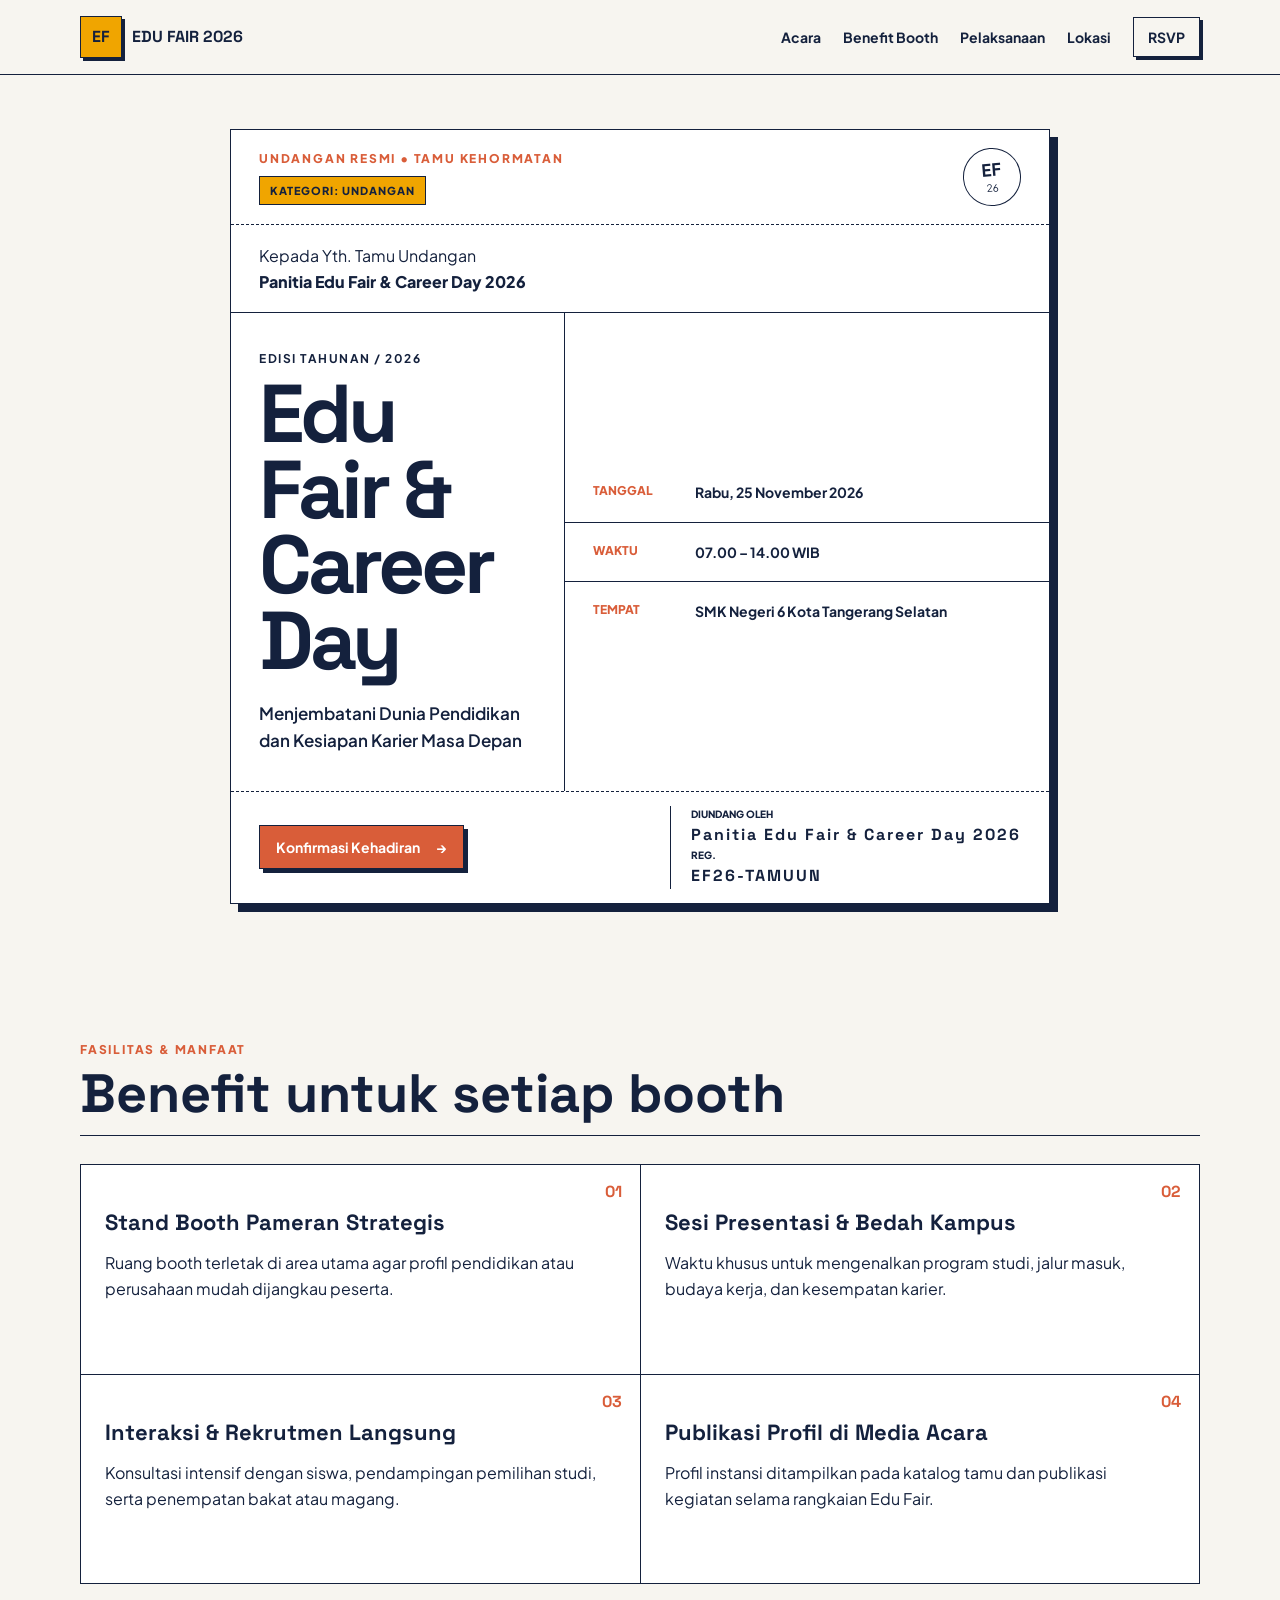
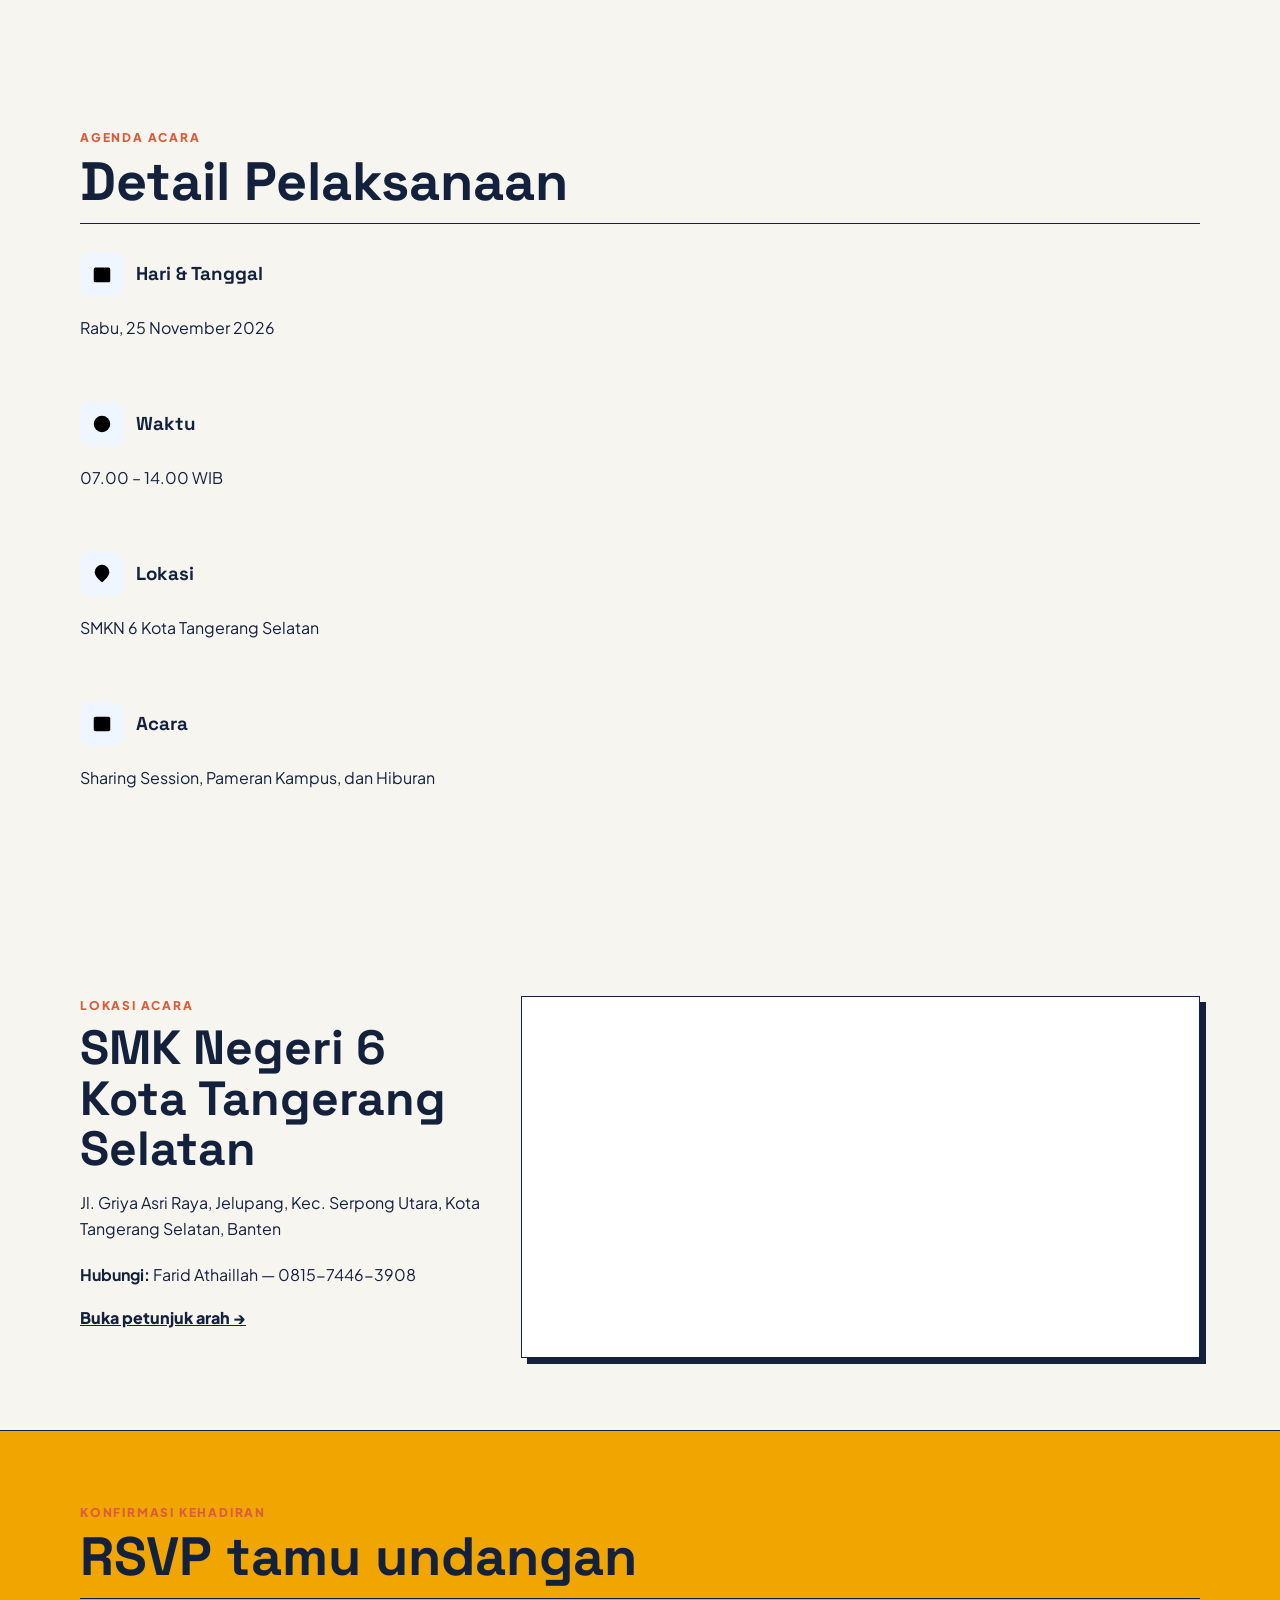
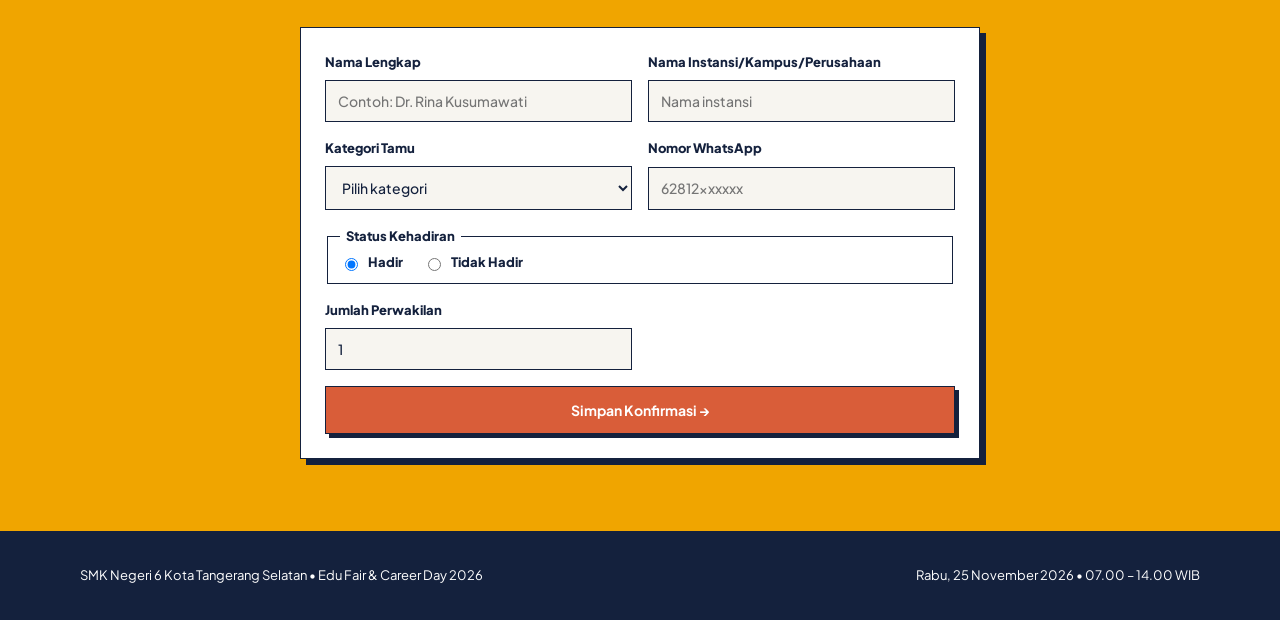
==== commit 484b8b1c: "Add files via upload" ====
--- a/index.html
+++ b/index.html
@@ -144,12 +144,14 @@
           <div class="detail-grid">
             <article class="detail-card">
               <h3>
-                <svg viewBox="0 0 24 24" aria-hidden="true">
-                  <rect x="3" y="5" width="18" height="16" rx="2" />
-                  <line x1="16" y1="3" x2="16" y2="7" />
-                  <line x1="8" y1="3" x2="8" y2="7" />
-                  <line x1="3" y1="10" x2="21" y2="10" />
-                </svg>
+                <span class="icon-box">
+                  <svg viewBox="0 0 24 24" aria-hidden="true">
+                    <rect x="3" y="5" width="18" height="16" rx="2" />
+                    <line x1="16" y1="3" x2="16" y2="7" />
+                    <line x1="8" y1="3" x2="8" y2="7" />
+                    <line x1="3" y1="10" x2="21" y2="10" />
+                  </svg>
+                </span>
                 Hari &amp; Tanggal
               </h3>
               <p>Rabu, 25 November 2026</p>
@@ -157,11 +159,13 @@
 
             <article class="detail-card">
               <h3>
-                <svg viewBox="0 0 24 24" aria-hidden="true">
-                  <circle cx="12" cy="12" r="9" />
-                  <line x1="12" y1="7" x2="12" y2="12" />
-                  <line x1="12" y1="12" x2="16" y2="14" />
-                </svg>
+                <span class="icon-box">
+                  <svg viewBox="0 0 24 24" aria-hidden="true">
+                    <circle cx="12" cy="12" r="9" />
+                    <line x1="12" y1="7" x2="12" y2="12" />
+                    <line x1="12" y1="12" x2="16" y2="14" />
+                  </svg>
+                </span>
                 Waktu
               </h3>
               <p>07.00 – 14.00 WIB</p>
@@ -169,10 +173,12 @@
 
             <article class="detail-card">
               <h3>
-                <svg viewBox="0 0 24 24" aria-hidden="true">
-                  <path d="M20 10c0 5-8 11-8 11S4 15 4 10a8 8 0 1 1 16 0Z" />
-                  <circle cx="12" cy="10" r="2.5" />
-                </svg>
+                <span class="icon-box">
+                  <svg viewBox="0 0 24 24" aria-hidden="true">
+                    <path d="M20 10c0 5-8 11-8 11S4 15 4 10a8 8 0 1 1 16 0Z" />
+                    <circle cx="12" cy="10" r="2.5" />
+                  </svg>
+                </span>
                 Lokasi
               </h3>
               <p>SMKN 6 Kota Tangerang Selatan</p>
@@ -180,12 +186,14 @@
 
             <article class="detail-card">
               <h3>
-                <svg viewBox="0 0 24 24" aria-hidden="true">
-                  <rect x="3" y="4" width="18" height="16" rx="2" />
-                  <line x1="8" y1="8" x2="16" y2="8" />
-                  <line x1="8" y1="12" x2="16" y2="12" />
-                  <line x1="8" y1="16" x2="13" y2="16" />
-                </svg>
+                <span class="icon-box">
+                  <svg viewBox="0 0 24 24" aria-hidden="true">
+                    <rect x="3" y="4" width="18" height="16" rx="2" />
+                    <line x1="8" y1="8" x2="16" y2="8" />
+                    <line x1="8" y1="12" x2="16" y2="12" />
+                    <line x1="8" y1="16" x2="13" y2="16" />
+                  </svg>
+                </span>
                 Acara
               </h3>
               <p>Sharing Session, Pameran Kampus, dan Hiburan</p>
@@ -231,7 +239,7 @@
             <p class="eyebrow">Konfirmasi Kehadiran</p>
             <h2>RSVP tamu undangan</h2>
           </div>
-          <div class="rsvp-layout">
+          <div class="rsvp-layout rsvp-form-only">
             <form id="rsvpForm" class="rsvp-form">
               <label
                 >Nama Lengkap
--- a/style.css
+++ b/style.css
@@ -453,673 +453,163 @@
   font-size: 13px;
 }
 
-/* Tampilan khusus halaman admin */
-.admin-main {
-  padding: 40px 0 0;
-}
-.admin-heading {
-  display: flex;
-  justify-content: space-between;
-  align-items: end;
-  margin-bottom: 24px;
-}
-.admin-heading h1 {
-  margin: 0;
-  font:
-    700 clamp(36px, 6vw, 58px)/1 "Space Grotesk",
-    sans-serif;
-}
-.admin-panel,
-.admin-table-card {
-  border: 1.5px solid #14213d;
+/* Pembatasan ikon, perataan section, dan stabilisasi layout */
+svg {
+  width: 22px;
+  height: 22px;
+  flex-shrink: 0;
+}
+
+.icon-box {
+  width: 44px;
+  height: 44px;
   border-radius: 10px;
-  background: #ffffff;
-  box-shadow: 4px 4px 0 #14213d;
-  padding: 24px;
-}
-.admin-panel {
-  margin-bottom: 24px;
-}
-.admin-controls {
-  display: grid;
-  grid-template-columns: 1fr 1fr;
-  gap: 16px;
-}
-.control-group {
-  display: grid;
-  gap: 7px;
-  font-size: 13px;
-  font-weight: 800;
-}
-.control-group input,
-.control-group select {
-  width: 100%;
-  border: 1.5px solid #14213d;
-  background: #f7f5f0;
-  color: #14213d;
-  padding: 10px 12px;
-  font:
-    500 14px "Plus Jakarta Sans",
-    sans-serif;
-}
-.admin-actions {
-  display: flex;
-  gap: 12px;
-  align-items: center;
-  margin-top: 16px;
-}
-.secondary-button {
-  border: 1.5px solid #14213d;
-  background: #f0a500;
-  color: #14213d;
-  padding: 11px 14px;
-  box-shadow: 4px 4px 0 #14213d;
-  font:
-    800 13px "Plus Jakarta Sans",
-    sans-serif;
-  cursor: pointer;
-}
-.csv-status {
-  font-size: 13px;
-  font-weight: 700;
-}
-.admin-table-card {
-  margin-bottom: 0;
-}
-.admin-table-wrap {
-  width: 100%;
-  overflow-x: auto;
-  background: #ffffff;
-}
-.admin-table {
-  min-width: 1050px;
-  border-collapse: collapse;
-}
-.admin-table th,
-.admin-table td {
-  padding: 12px 14px;
-  border-bottom: 1px solid #e2e8f0;
-  vertical-align: middle;
-}
-.admin-table tbody tr:hover,
-.admin-table tbody tr:hover td {
-  background-color: #faf8f3;
-}
-.admin-table td {
-  background: #ffffff;
-}
-.admin-table tbody tr:last-child td {
-  border-bottom: 0;
-}
-.link-cell {
-  max-width: 180px;
-}
-.link-cell a {
-  color: #14213d;
-  font-size: 12px;
-  overflow-wrap: anywhere;
-}
-.action-button {
-  display: inline-block;
-  border: 1.5px solid #14213d;
-  border-radius: 6px;
-  background: #25d366;
-  color: #14213d;
-  padding: 8px 14px;
-  text-decoration: none;
-  white-space: nowrap;
-  font-size: 0.85rem;
-  line-height: 1.2;
-  font-weight: 800;
-  box-shadow: none;
-}
-.empty-row {
-  text-align: center;
-  padding: 28px;
-}
-.rsvp-card {
-  margin-top: 48px;
-  margin-bottom: 48px;
-}
-.rsvp-heading {
-  align-items: center;
-  margin-bottom: 18px;
-}
-.rsvp-heading h2 {
-  margin: 0;
-  font-size: 1.5rem;
-  line-height: 1.2;
-}
-.category-badge,
-.status-badge {
-  display: inline-flex;
-  align-items: center;
-  border-radius: 999px;
-  padding: 4px 12px;
-  font-size: 0.8rem;
-  font-weight: 600;
-  line-height: 1.2;
-  white-space: nowrap;
-  background: #eef1f4;
-  color: #4a5568;
-}
-.category-universitas {
-  border-color: #bfdbfe;
   background: #eff6ff;
   color: #1d63ed;
-}
-.category-perusahaan {
-  border-color: #fde68a;
-  background: #fffbeb;
-  color: #92400e;
-}
-.category-alumni {
-  border-color: #bbf7d0;
-  background: #f0fdf4;
-  color: #166534;
-}
-.status-hadir {
-  background: #daf4e3;
-  color: #1f6a36;
-}
-.status-tidak-hadir {
-  background: #fde5df;
-  color: #9c3d25;
-}
-.status-badge:not([class*="status-"]) {
-  background: #eef1f4;
-  color: #4a5568;
-}
-
-/* Modern Clean Blue & White Theme */
-:root {
-  --blue-50: #eff6ff;
-  --blue-100: #dbeafe;
-  --blue-600: #1d63ed;
-  --blue-800: #1e40af;
-  --slate-900: #0f172a;
-  --slate-500: #64748b;
-  --surface: #ffffff;
-  --page: #f8fafc;
-  --line: #e2e8f0;
-  --soft-shadow: 0 10px 25px -5px rgba(29, 99, 237, 0.08);
-}
-
-body {
-  color: var(--slate-900);
-  background: var(--page);
-}
-
-.site-header {
-  border-bottom: 1px solid var(--line);
-  background: rgba(255, 255, 255, 0.96);
-  backdrop-filter: blur(10px);
-}
-
-.brand,
-.nav-links a,
-.text-link,
-.guest-institution,
-.pass-details strong,
-.registration-code strong {
-  color: var(--slate-900);
-}
-
-.brand-mark {
-  border: 1px solid var(--blue-100);
-  border-radius: 10px;
-  background: var(--blue-50);
-  color: var(--blue-600);
-  box-shadow: none;
-}
-
-.nav-links .nav-rsvp {
-  border: 1px solid #bfdbfe;
-  border-radius: 10px;
-  background: var(--blue-50);
-  color: var(--blue-600);
-  box-shadow: none;
-}
-
-.nav-links .nav-rsvp:hover {
-  background: var(--blue-600);
-  color: #ffffff;
-  text-decoration: none;
-}
-
-.event-pass,
-.benefit-card,
-.detail-card,
-.map-frame,
-.rsvp-form,
-.rsvp-proof,
-.admin-panel,
-.admin-table-card {
-  border: 1px solid var(--blue-100);
-  border-radius: 16px;
-  background: var(--surface);
-  box-shadow: var(--soft-shadow);
+  display: inline-flex;
+  align-items: center;
+  justify-content: center;
+  flex: 0 0 44px;
+}
+
+.icon-box svg {
+  width: 22px;
+  height: 22px;
 }
 
 .event-pass {
-  overflow: hidden;
-}
-
-.pass-top {
-  border-bottom: 1px solid var(--line);
-}
-
-.pass-greeting,
-.pass-title,
-.pass-details div,
-.pass-footer,
-.registration-code,
-.section-heading,
-.proof-top,
-.proof-code,
-.rsvp-proof dl div {
-  border-color: var(--line);
-}
-
-.pass-greeting {
-  color: var(--slate-900);
-}
-
-.guest-institution,
-.section-heading h2,
-.location-copy h2,
-.rsvp-proof h3,
-.detail-card h3,
-.benefit-card h3,
-.admin-heading h1,
-.rsvp-heading h2 {
-  color: var(--blue-600);
-}
-
-.pass-details strong,
-.location-copy address,
-.contact-line,
-.rsvp-form label,
-.control-group,
-.proof-top strong,
-.rsvp-proof dd,
-body,
-td,
-.detail-card p {
-  color: var(--slate-900);
-}
-
-.pass-theme,
-.benefit-card p,
-.location-copy address,
-.contact-line,
-.csv-status,
-.rsvp-form legend,
-.proof-code {
-  color: var(--slate-500);
-}
-
-.pass-details span,
-.edition,
-.card-number,
-.eyebrow,
-.rsvp-proof dt {
-  color: var(--blue-600);
-}
-
-.pass-mark {
-  border: 1px solid var(--blue-100);
-  background: var(--blue-50);
-  color: var(--blue-600);
-}
-
-.guest-badge,
-.category-badge,
-.status-badge {
-  border: 1px solid #bfdbfe;
-  background: var(--blue-50);
-  color: var(--blue-600);
-}
-
-.button-primary,
-.full-button {
-  border: 1px solid var(--blue-600);
-  border-radius: 10px;
-  background: var(--blue-600);
-  color: #ffffff;
-  box-shadow: none;
-}
-
-.button-primary:hover,
-.full-button:hover {
-  background: var(--blue-800);
-  border-color: var(--blue-800);
-  box-shadow: none;
-  transform: none;
+  max-width: 820px;
+  margin: 0 auto;
 }
 
 .section-heading {
-  border-bottom: 1px solid var(--line);
+  display: block;
+  text-align: left;
+  align-items: unset;
+}
+
+.section-heading h2 {
+  margin: 0 0 14px;
+}
+
+.section-heading .eyebrow {
+  margin-bottom: 8px;
 }
 
 .benefit-grid {
-  gap: 16px;
+  align-items: stretch;
 }
 
 .benefit-card {
-  border: 1px solid var(--blue-100);
-  border-radius: 16px;
-}
-
-.benefit-card:nth-child(odd),
-.benefit-card:nth-child(-n + 2),
-.benefit-card:not(:last-child) {
-  border: 1px solid var(--blue-100);
+  height: 100%;
+  display: flex;
+  flex-direction: column;
 }
 
 .detail-grid {
-  display: grid;
-  grid-template-columns: repeat(2, minmax(0, 1fr));
+  grid-template-columns: repeat(2, 1fr);
   gap: 20px;
-}
-
-.detail-card h3 svg {
-  stroke: var(--blue-600);
-}
-
-.rundown-section,
-.rsvp-section {
-  border: 0;
-  background: var(--page);
-}
-
-.table-wrap,
-.map-frame,
-.rsvp-form fieldset {
-  border: 1px solid var(--blue-100);
-}
-
-.map-frame {
-  overflow: hidden;
-}
-
-.table-wrap {
-  border-radius: 16px;
-  box-shadow: var(--soft-shadow);
-}
-
-th {
-  border-bottom: 1px solid var(--line);
-  background: var(--blue-50);
-  color: var(--blue-600);
-}
-
-td,
-th {
-  border-bottom: 1px solid var(--line);
-}
-
-td {
-  background: #ffffff;
-}
-
-.text-link {
-  color: var(--blue-600);
-}
-
-.text-link:hover {
-  color: var(--blue-800);
-}
-
-.rsvp-form input,
-.rsvp-form select,
-.control-group input,
-.control-group select {
-  border: 1px solid var(--line);
-  border-radius: 10px;
-  background: var(--blue-50);
-  color: var(--slate-900);
-}
-
-.rsvp-form input:focus,
-.rsvp-form select:focus,
-.control-group input:focus,
-.control-group select:focus {
-  outline: 2px solid rgba(29, 99, 237, 0.16);
-  border-color: var(--blue-600);
-}
-
-.rsvp-form fieldset {
-  border-radius: 10px;
-}
-
-.rsvp-proof dl div {
-  border-bottom: 1px solid var(--line);
-}
-
-footer {
-  border-top: 1px solid var(--line);
-  background: #0f172a;
-  color: #ffffff;
-}
-
-.admin-main {
-  background: var(--page);
-}
-
-.admin-heading h1 {
-  color: var(--slate-900);
-}
-
-.admin-panel,
-.admin-table-card {
-  border: 1px solid var(--blue-100);
-  border-radius: 16px;
-  background: #ffffff;
-  box-shadow: var(--soft-shadow);
-}
-
-.secondary-button {
-  border: 1px solid #bfdbfe;
-  border-radius: 10px;
-  background: var(--blue-50);
-  color: var(--blue-600);
-  box-shadow: none;
-}
-
-.secondary-button:hover {
-  border-color: var(--blue-600);
-  background: #ffffff;
-  color: var(--blue-800);
-}
-
-.admin-table-wrap {
-  border: 0;
-  background: #ffffff;
-}
-
-.admin-table th {
-  background: var(--blue-50);
-  color: var(--blue-600);
-}
-
-.admin-table th,
-.admin-table td {
-  border-bottom: 1px solid var(--line);
-}
-
-.admin-table td {
-  background: #ffffff;
-}
-
-.admin-table tbody tr:hover,
-.admin-table tbody tr:hover td {
-  background: #f8fbff;
-}
-
-.action-button {
-  border: 1px solid #16a34a;
-  border-radius: 10px;
-  background: #16a34a;
-  color: #ffffff;
-  box-shadow: none;
-}
-
-.action-button:hover {
-  border-color: #15803d;
-  background: #15803d;
-  color: #ffffff;
-}
-
-.category-badge,
-.status-badge {
-  border: 1px solid #bfdbfe;
-  background: var(--blue-50);
-  color: var(--blue-600);
-}
-
-.status-hadir {
-  border-color: #bbf7d0;
-  background: #f0fdf4;
-  color: #166534;
-}
-
-.status-tidak-hadir {
-  border-color: #fecaca;
-  background: #fef2f2;
-  color: #b91c1c;
+  align-items: stretch;
+}
+
+.detail-card {
+  min-height: 150px;
+  height: 100%;
+}
+
+.detail-card h3 {
+  display: flex;
+  align-items: center;
+  gap: 12px;
+  margin-top: 0;
+}
+
+.rsvp-layout {
+  display: grid;
+  grid-template-columns: 1.35fr 0.65fr;
+  gap: 28px;
+  align-items: start;
+}
+
+.rsvp-layout.rsvp-form-only {
+  display: block;
+}
+
+.rsvp-layout.rsvp-form-only .rsvp-form {
+  max-width: 680px;
+  margin: 0 auto;
+}
+
+.rsvp-layout.rsvp-with-proof {
+  grid-template-columns: minmax(0, 1.35fr) minmax(280px, 0.65fr);
 }
 
 @media (max-width: 768px) {
   .container {
     width: min(100% - 28px, 1120px);
   }
+
   .navbar {
     min-height: 64px;
   }
-  .brand {
-    font-size: 13px;
-  }
-  .brand-mark {
-    width: 36px;
-    height: 36px;
-  }
-  .nav-links {
-    gap: 9px;
-  }
-  .nav-links a {
+
+  .nav-links a:not(.nav-rsvp) {
     display: none;
   }
-  .nav-links .nav-rsvp {
-    display: inline-block;
-  }
+
   .hero-section {
     padding: 28px 0 38px;
   }
+
   .event-pass {
-    box-shadow: 5px 5px 0 #14213d;
-  }
-  .pass-top {
-    min-height: 82px;
-    padding: 14px 16px;
-  }
-  .pass-mark {
-    width: 50px;
-    height: 50px;
-  }
-  .pass-greeting {
-    padding: 14px 16px;
-  }
+    max-width: 100%;
+  }
+
   .pass-content {
     grid-template-columns: 1fr;
   }
+
   .pass-title {
     border-right: 0;
-    border-bottom: 1.5px solid #14213d;
-    padding: 28px 16px;
-  }
-  .pass-title h1 {
-    font-size: clamp(44px, 15vw, 62px);
-    letter-spacing: -3px;
-  }
-  .pass-details div {
-    grid-template-columns: 80px 1fr;
-    padding: 13px 16px;
-  }
-  .pass-footer {
-    align-items: flex-start;
-    flex-direction: column;
-    gap: 16px;
-    padding: 16px;
-  }
-  .registration-code {
-    border-left: 0;
-    border-top: 1.5px solid #14213d;
-    width: 100%;
-    padding: 10px 0 0;
-  }
-  .section {
-    padding: 48px 0;
-  }
-  .section-heading {
-    display: block;
-  }
-  .section-heading h2 {
-    font-size: 36px;
-  }
-  .benefit-grid {
+  }
+
+  .benefit-grid,
+  .detail-grid,
+  .location-grid,
+  .rsvp-layout,
+  .rsvp-layout.rsvp-with-proof {
     grid-template-columns: 1fr;
   }
+
   .benefit-card {
-    min-height: 180px;
-  }
-  .benefit-card:nth-child(odd) {
-    border-right: 1.5px solid #14213d;
-  }
-  .benefit-card:nth-child(-n + 2) {
-    border-bottom: 0;
-  }
-  .benefit-card:not(:last-child) {
-    border-bottom: 0;
-  }
-  .location-grid {
-    grid-template-columns: 1fr;
-  }
-  .map-frame,
-  .map-frame iframe {
-    min-height: 300px;
-  }
-  .rsvp-layout {
-    grid-template-columns: 1fr;
-  }
+    height: auto;
+  }
+
+  .rsvp-layout.rsvp-form-only .rsvp-form,
+  .rsvp-form,
+  .rsvp-proof {
+    max-width: 100%;
+  }
+
   .rsvp-form {
     grid-template-columns: 1fr;
-    padding: 16px;
-  }
+  }
+
   .rsvp-form fieldset {
     grid-column: 1;
   }
+
   .full-button {
     grid-column: 1;
   }
+
+  .detail-card h3 {
+    align-items: flex-start;
+  }
+
   .footer-inner {
     align-items: flex-start;
     flex-direction: column;
     justify-content: center;
   }
-  .footer-inner p {
-    margin: 3px 0;
-  }
-  .admin-heading {
-    align-items: start;
-    flex-direction: column;
-    gap: 12px;
-  }
-  .admin-controls {
-    grid-template-columns: 1fr;
-  }
-  .admin-actions {
-    align-items: stretch;
-    flex-direction: column;
-  }
-}
+}
